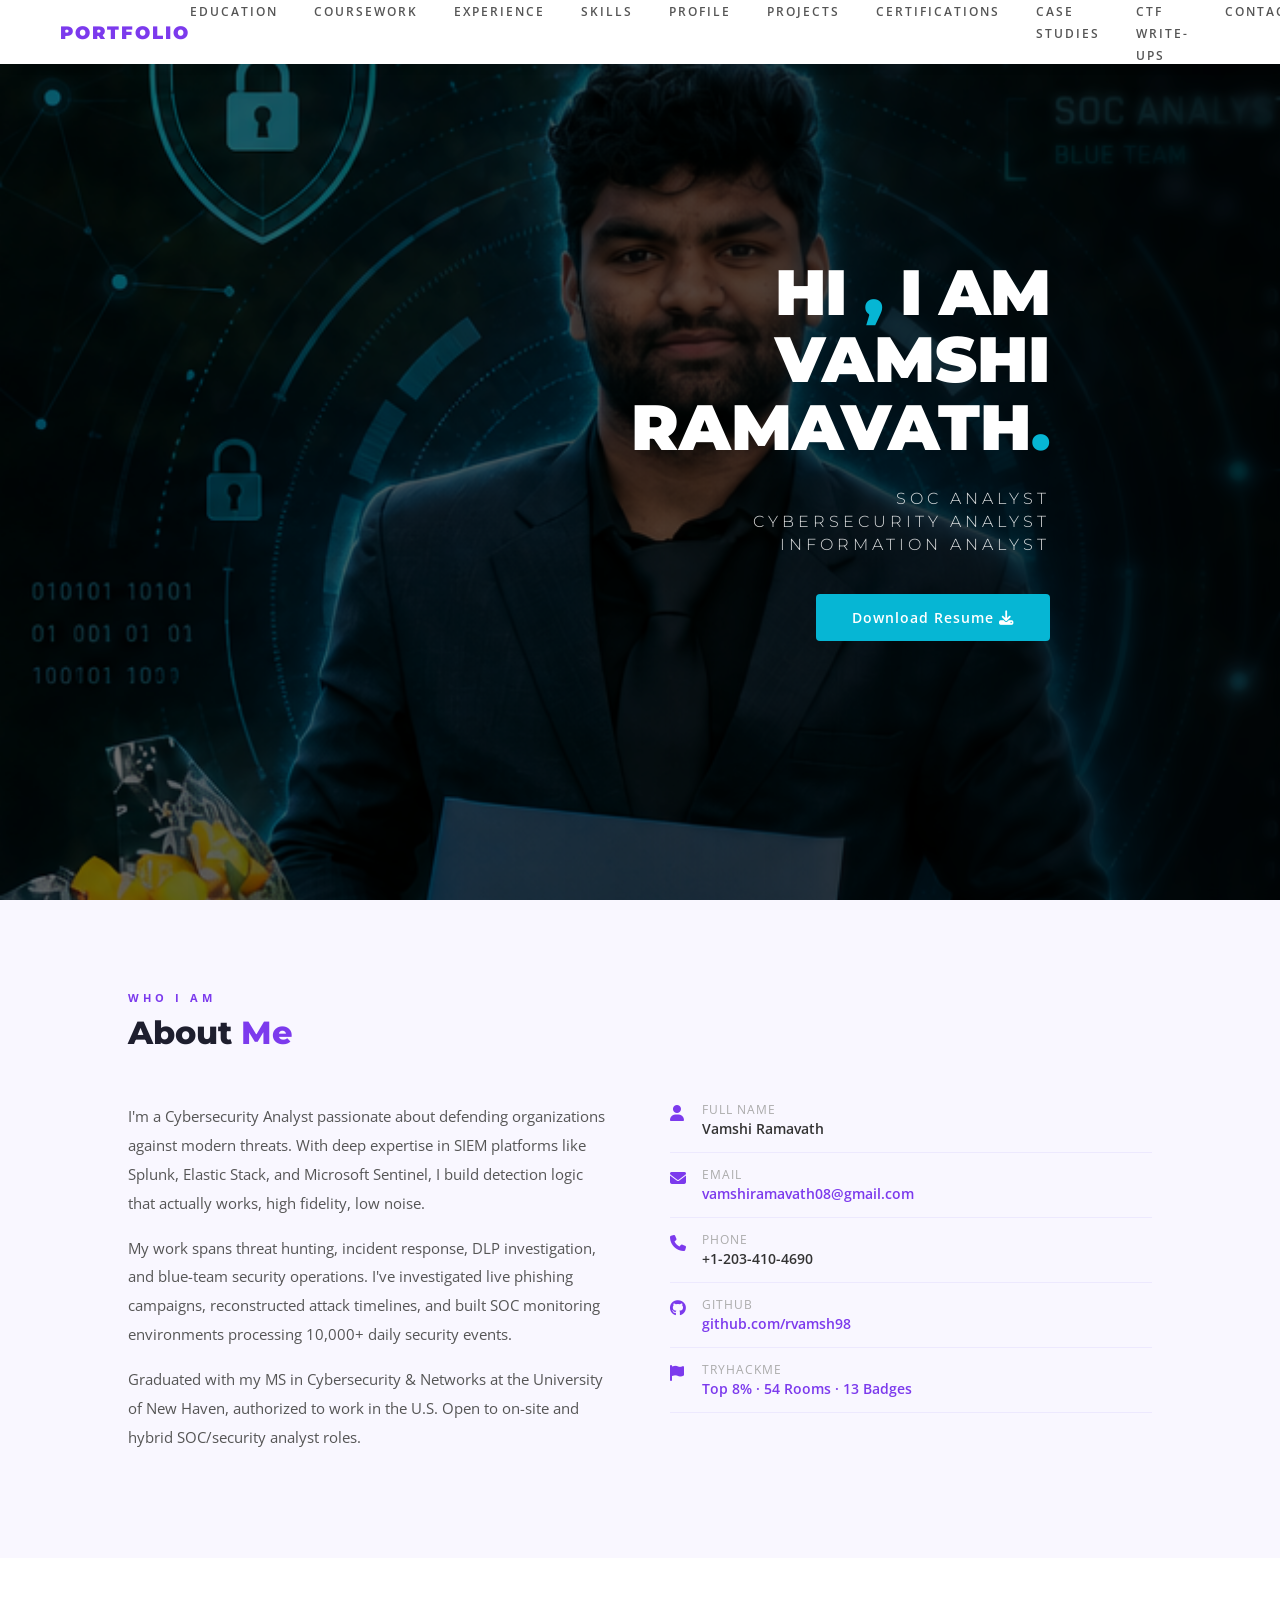
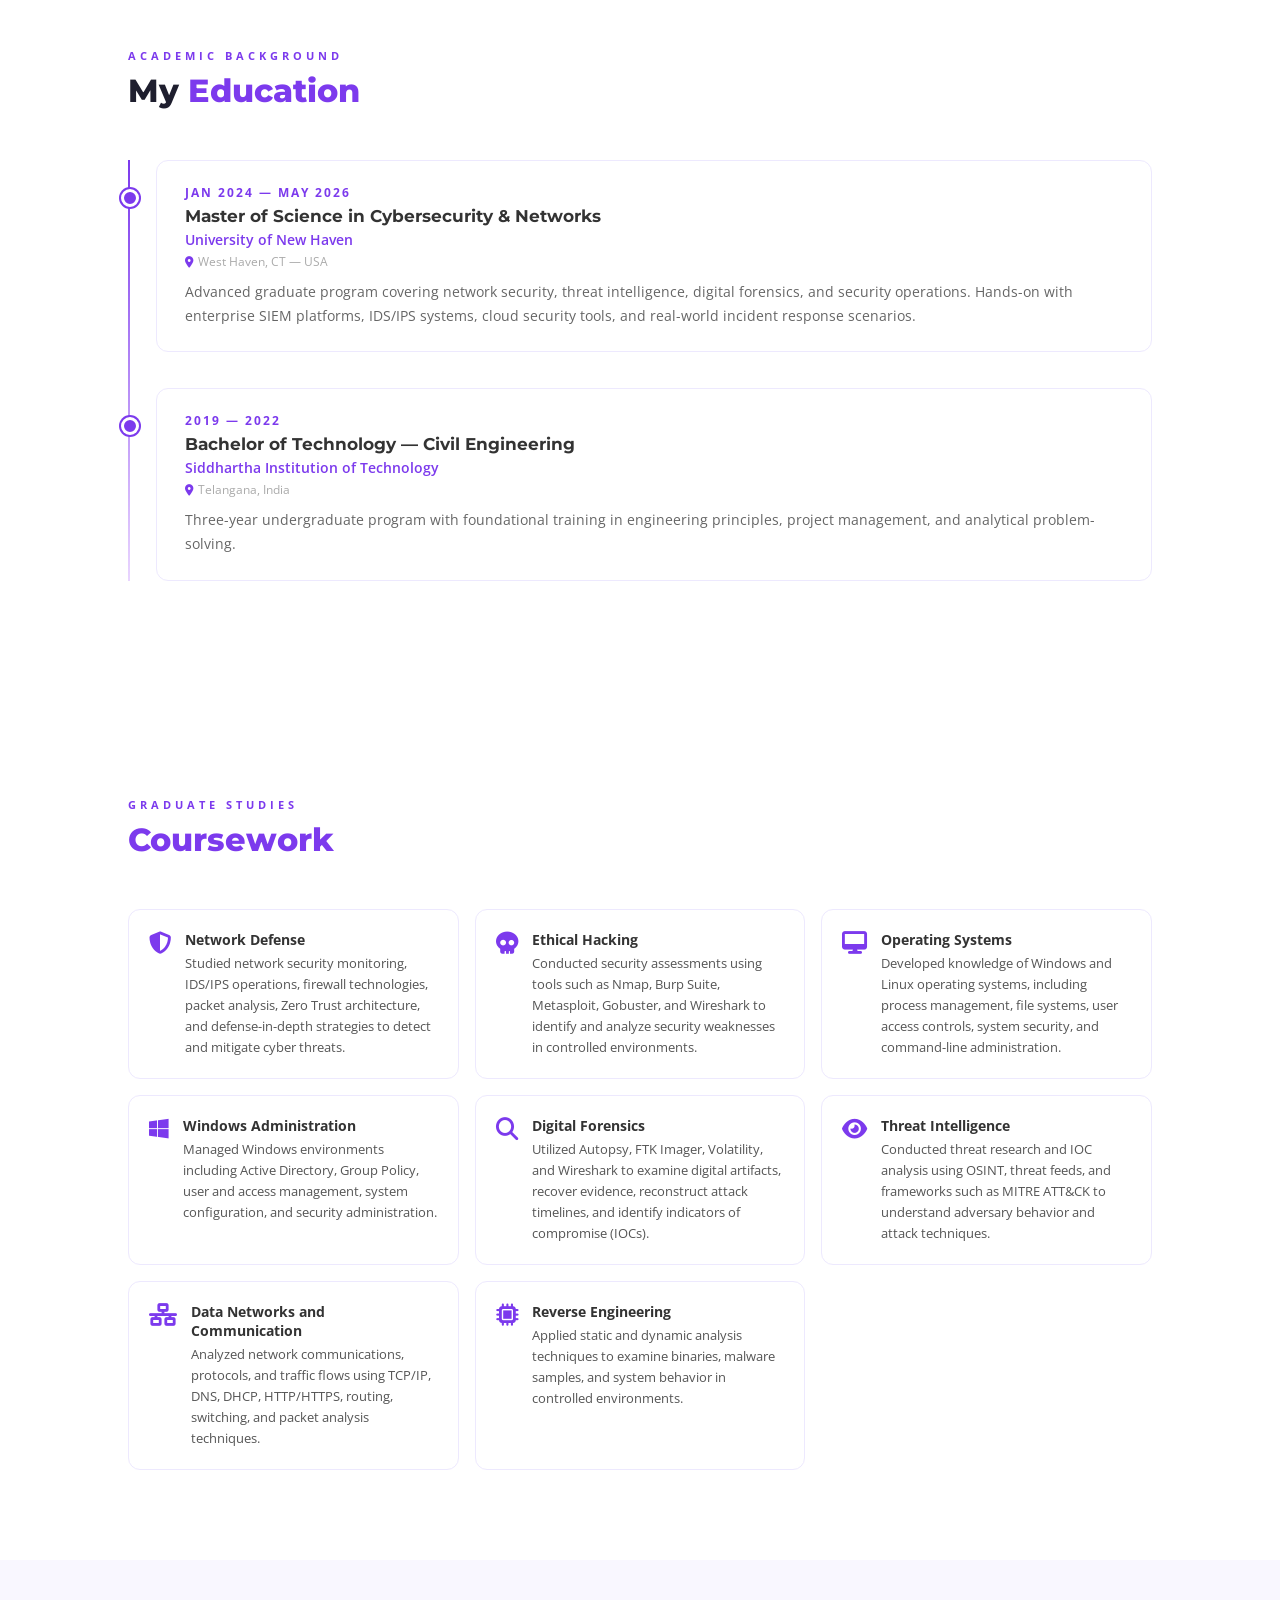
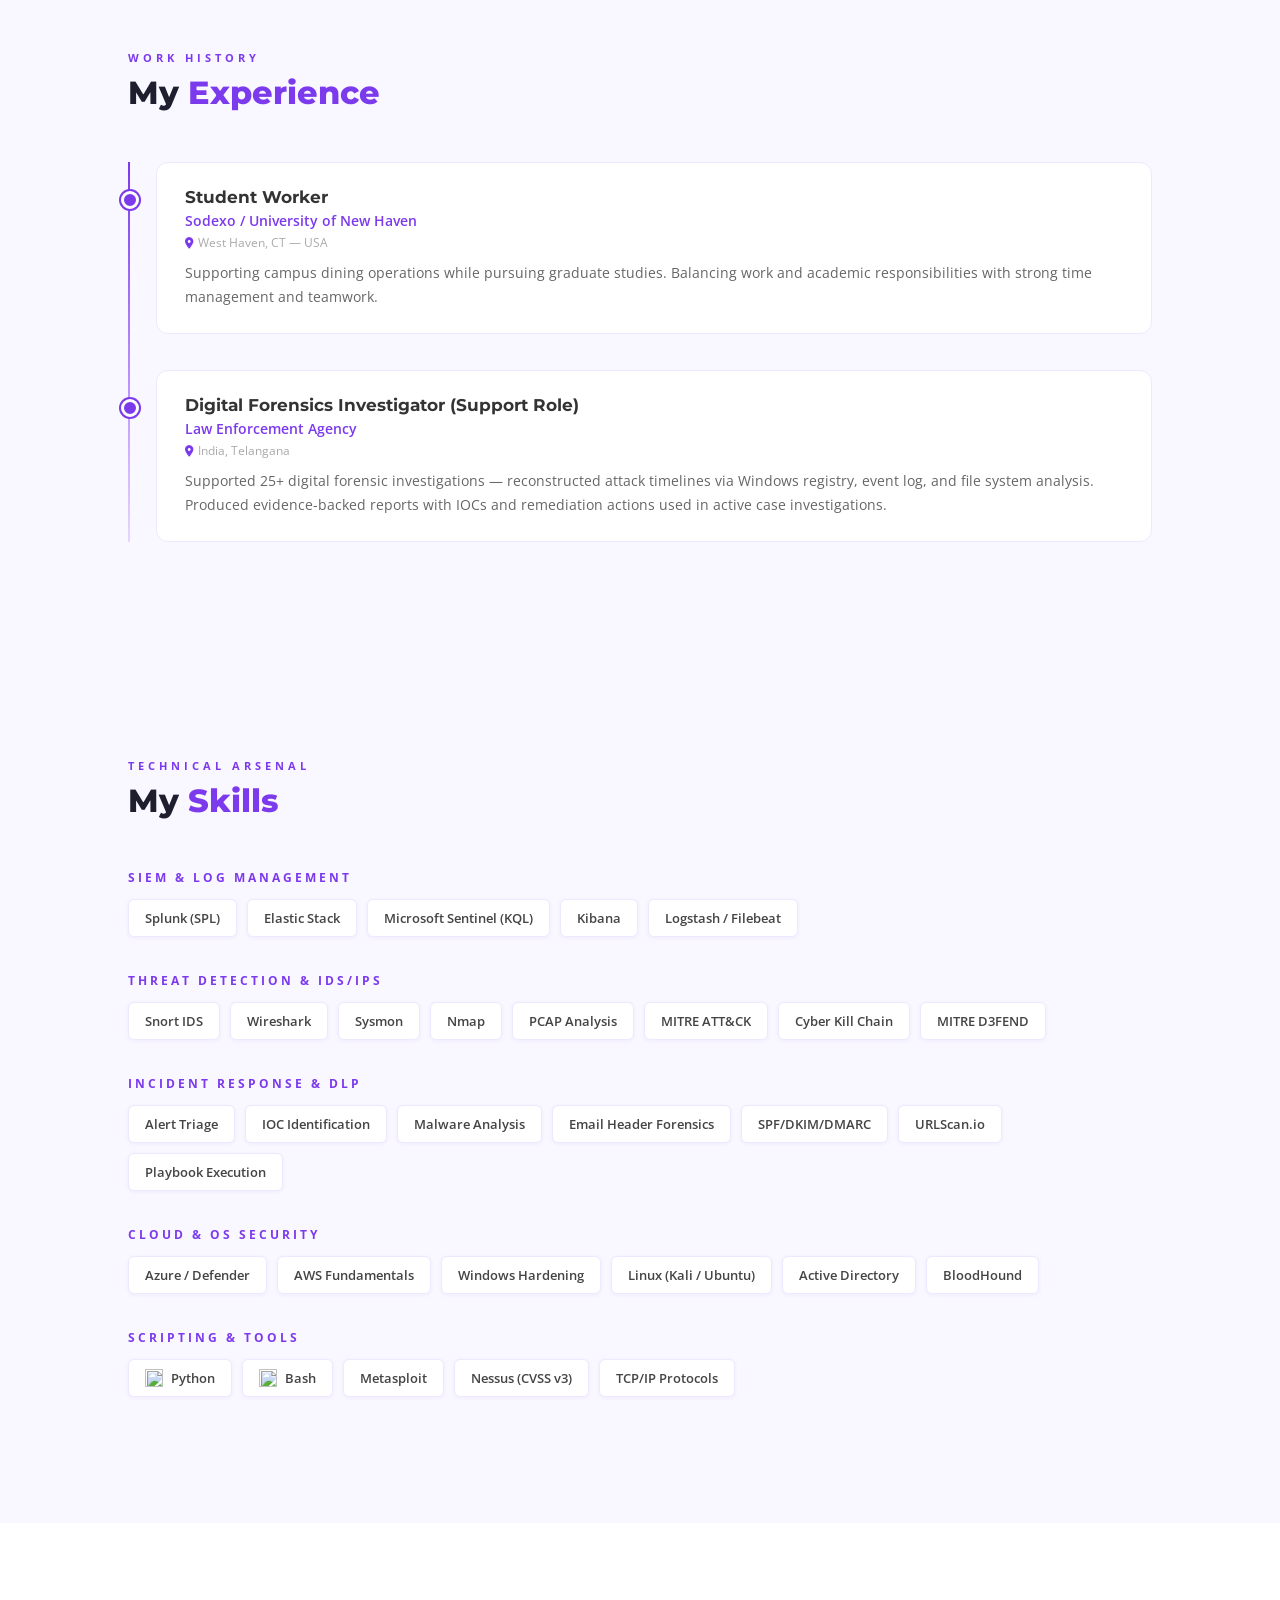
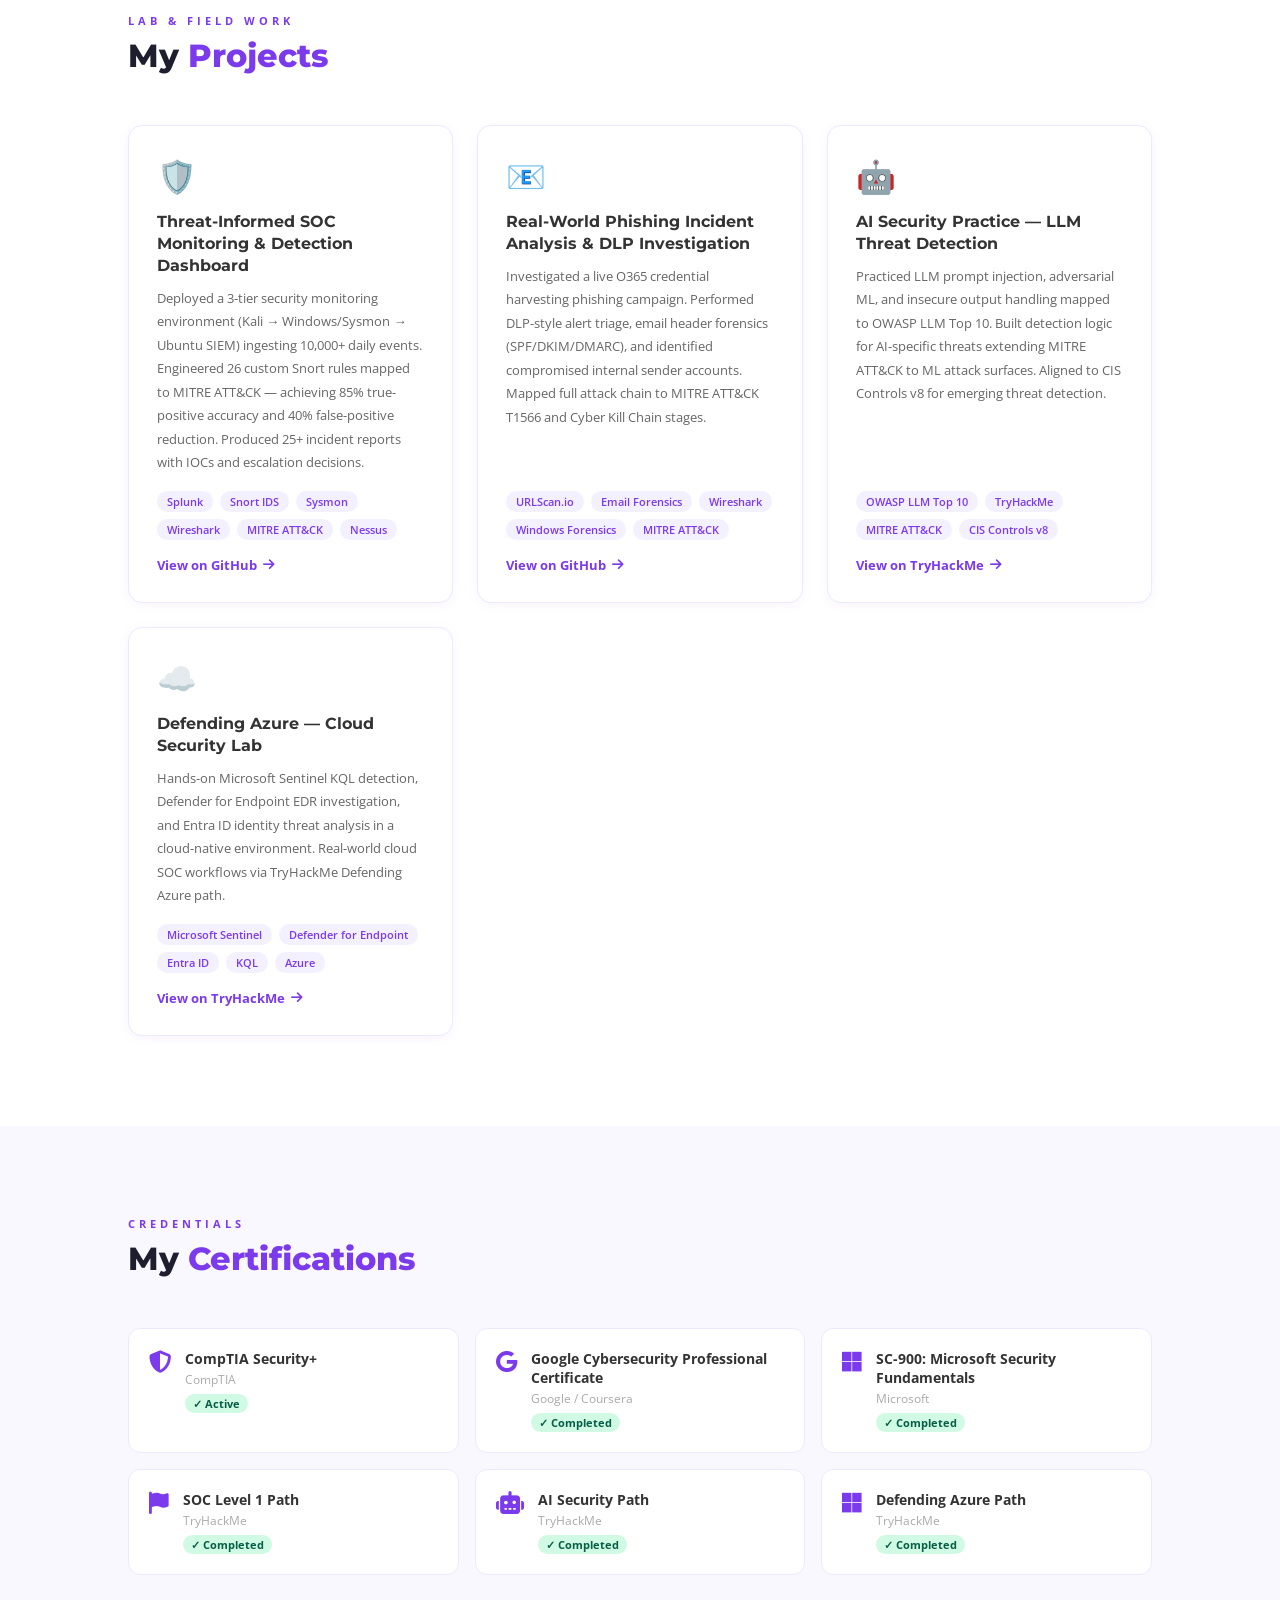
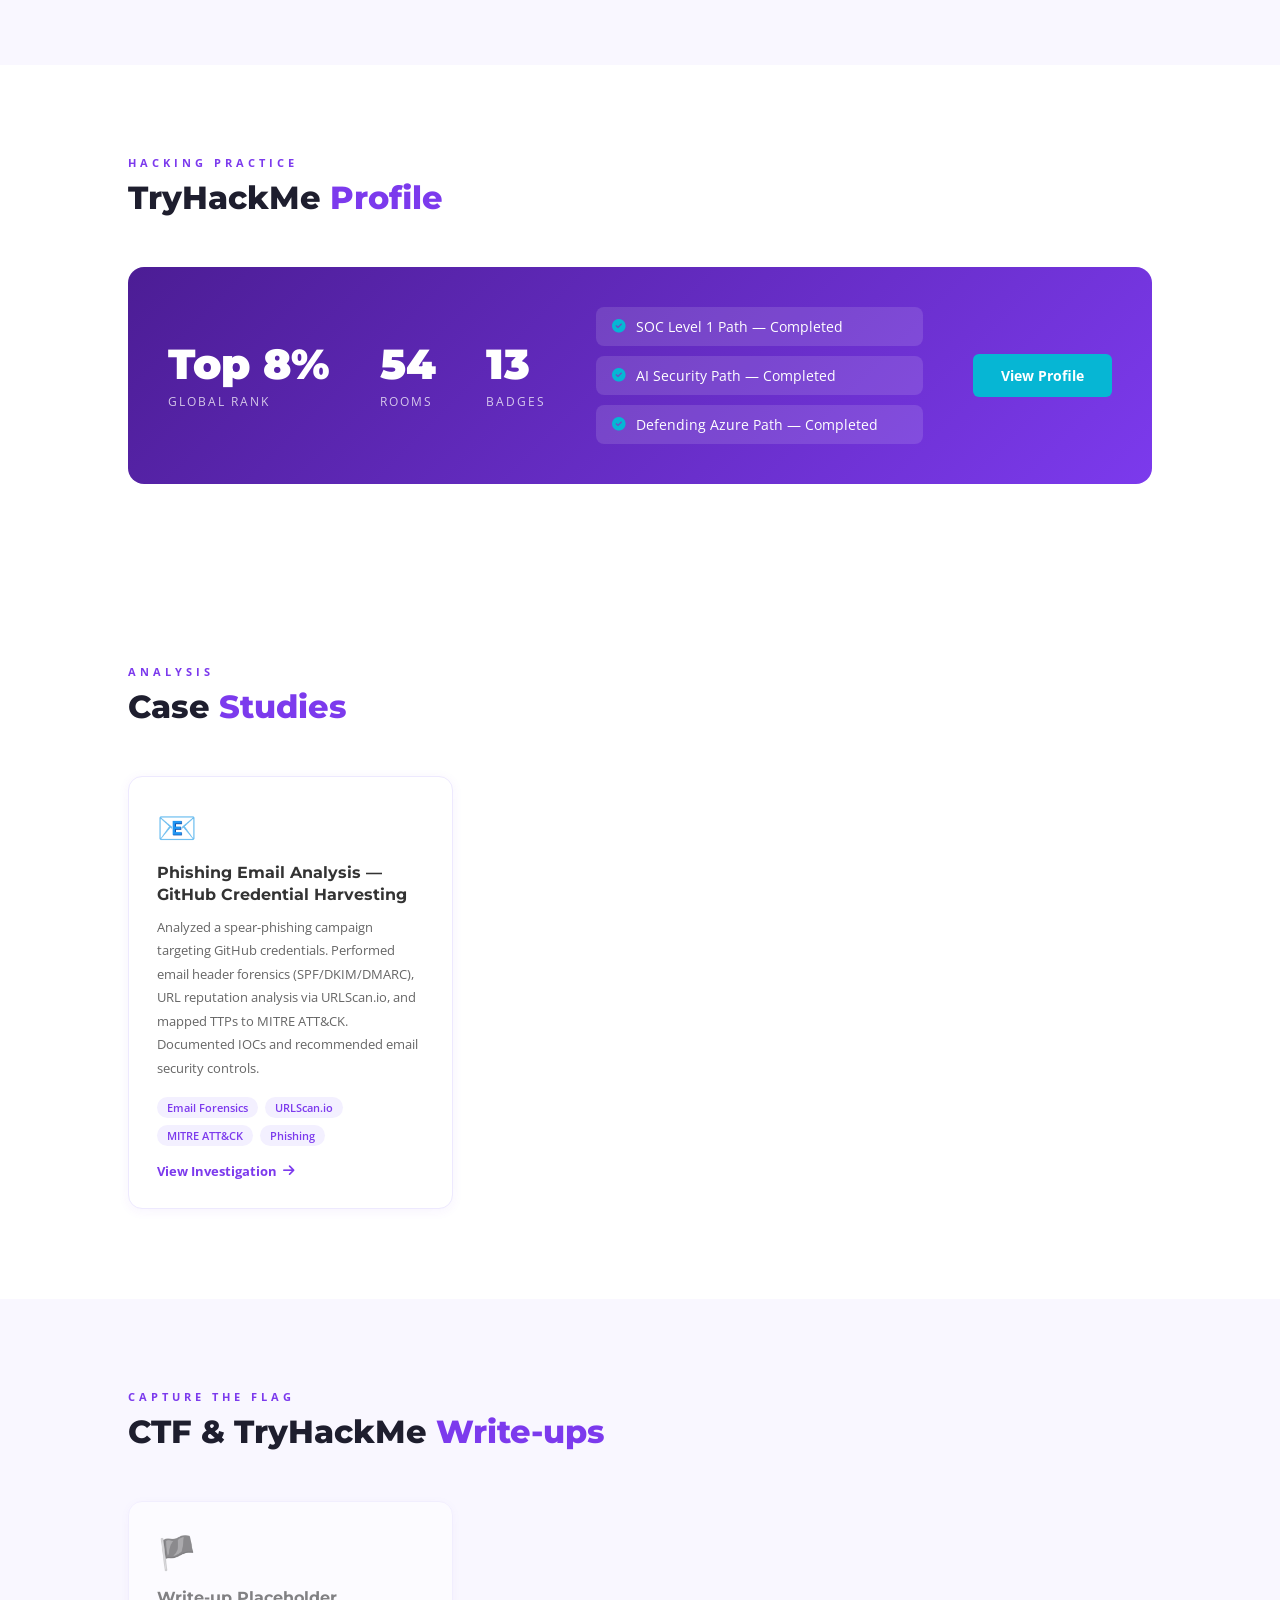
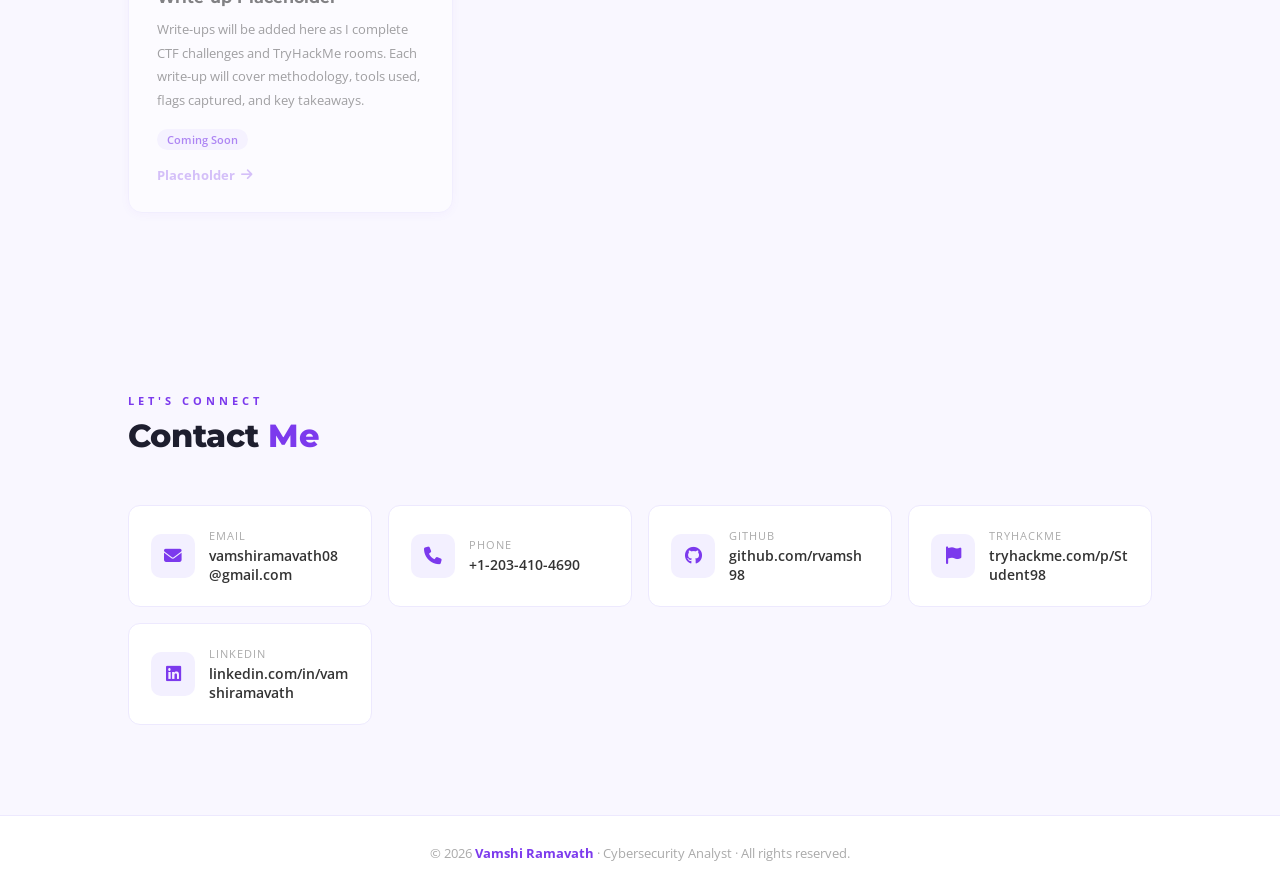
==== index.html @ 20b35153 "fix: typos" ====
<!DOCTYPE html>
<html lang="en">
<head>
  <meta charset="UTF-8"/>
  <meta name="viewport" content="width=device-width, initial-scale=1.0"/>
  <title>Vamshi Ramavath — Portfolio</title>
  <link rel="icon" type="image/x-icon" href="favicon.ico">
  <link href="https://fonts.googleapis.com/css2?family=Montserrat:wght@300;400;600;700;900&family=Open+Sans:wght@300;400;600&display=swap" rel="stylesheet"/>
  <link rel="stylesheet" href="https://cdnjs.cloudflare.com/ajax/libs/font-awesome/6.5.0/css/all.min.css"/>
  <style>
    *{margin:0;padding:0;box-sizing:border-box;}
    html{scroll-behavior:smooth;}
    body{font-family:'Open Sans',sans-serif;background:#fff;color:#333;}

    /* ── NAVBAR ── */
    nav{
      position:fixed;top:0;left:0;right:0;z-index:1000;
      background:#fff;
      display:flex;align-items:center;justify-content:space-between;
      padding:0 60px;height:64px;
      box-shadow:0 2px 10px rgba(0,0,0,0.08);
    }
    .nav-logo{
      font-family:'Montserrat',sans-serif;
      font-weight:900;font-size:1.1rem;letter-spacing:2px;
      color:#7c3aed;text-decoration:none;
    }
    .nav-links{display:flex;gap:36px;list-style:none;}
    .nav-links a{
      text-decoration:none;color:#555;
      font-size:0.75rem;font-weight:600;letter-spacing:2px;
      text-transform:uppercase;transition:color 0.2s;
    }
    .nav-links a:hover{color:#7c3aed;}

    /* ── HERO ── */
    #hero{
      position:relative;height:100vh;min-height:600px;
      display:flex;align-items:center;justify-content:flex-end;
      overflow:hidden;
    }
    /* background layer — user photo or gradient */
    .hero-bg{
      position:absolute;inset:0;
      background:linear-gradient(135deg,#1a0533 0%,#2d1b69 40%,#4c1d95 70%,#6d28d9 100%);
      background-size:cover;background-position:center;
    }
    .hero-bg img{
      width:100%;height:100%;object-fit:cover;display:block;
      position:absolute;inset:0;
      object-position:center 20%;
    }
    .hero-feather-blur{
      position:absolute;right:0;top:0;bottom:0;width:50%;
      backdrop-filter:blur(6px);
      -webkit-backdrop-filter:blur(6px);
      -webkit-mask-image:linear-gradient(to left, #000 0%, transparent 100%);
      mask-image:linear-gradient(to left, #000 0%, transparent 100%);
      pointer-events:none;
    }
    /* purple overlay */
    .hero-overlay{
      position:absolute;inset:0;
      background:linear-gradient(to right, rgba(0,0,0,0.55) 0%, rgba(0,0,0,0.75) 100%);
    }
    /* glass overlay — swap by adding .glass class to .hero-overlay */
    .hero-overlay.glass{background:transparent;}
    .hero-glass-panel{
      position:absolute;right:0;top:0;bottom:0;width:55%;
      background:rgba(255,255,255,0.02);
      backdrop-filter:blur(20px);
      -webkit-backdrop-filter:blur(20px);
      border-left:1px solid rgba(255,255,255,0.04);
      opacity:0;transition:opacity 0.6s ease;
      pointer-events:none;
    }
    .hero-overlay.glass .hero-glass-panel{opacity:1;}
    .hero-cyan-flare{
      position:absolute;right:15%;top:50%;transform:translateY(-50%);
      width:400px;height:400px;
      background:radial-gradient(circle, rgba(6,182,212,0.25) 0%, transparent 70%);
      opacity:0;transition:opacity 0.6s ease;
      pointer-events:none;
    }
    .hero-overlay.glass .hero-cyan-flare{opacity:1;}
    .hero-content{
      position:relative;z-index:2;
      text-align:right;padding-right:10%;max-width:700px;
    }
    .hero-hi{
      font-family:'Montserrat',sans-serif;
      font-size:clamp(2.8rem,5vw,5rem);
      font-weight:900;color:#fff;
      line-height:1.05;letter-spacing:-1px;
    }
    .hero-hi span{color:#06b6d4;}
    .hero-name{
      font-family:'Montserrat',sans-serif;
      font-size:clamp(2.8rem,5vw,5rem);
      font-weight:900;color:#fff;line-height:1.05;
    }
    .hero-dot{color:#06b6d4;}
    .hero-roles{
      margin-top:28px;
      display:flex;flex-direction:column;gap:4px;
      align-items:flex-end;
    }
    .hero-roles span{
      font-family:'Montserrat',sans-serif;
      font-size:clamp(0.75rem,1.3vw,1rem);
      font-weight:300;color:rgba(255,255,255,0.85);
      letter-spacing:4px;text-transform:uppercase;
    }
    .hero-roles span.active-role{color:#fff;font-weight:600;}
    .hero-btn{
      display:inline-block;margin-top:40px;
      background:#06b6d4;color:#fff;
      padding:14px 36px;border-radius:4px;
      text-decoration:none;font-size:0.9rem;font-weight:600;
      letter-spacing:1px;transition:background 0.2s,transform 0.2s;
    }
    .hero-btn:hover{background:#0891b2;transform:translateY(-2px);}

    /* ── SECTIONS ── */
    section{padding:90px 10%;}
    .section-label{
      font-size:0.7rem;letter-spacing:4px;text-transform:uppercase;
      color:#7c3aed;font-weight:700;margin-bottom:8px;
    }
    .section-title{
      font-family:'Montserrat',sans-serif;font-size:2rem;
      font-weight:800;color:#1e1e2e;margin-bottom:50px;
    }
    .section-title span{color:#7c3aed;}

    /* ── ABOUT / PROFILE ── */
    #profile{background:#f9f7ff;}
    .profile-grid{display:grid;grid-template-columns:1fr 1fr;gap:60px;align-items:start;}
    .profile-text p{color:#555;line-height:1.9;margin-bottom:16px;font-size:0.95rem;}
    .profile-info{display:flex;flex-direction:column;gap:14px;}
    .info-row{
      display:flex;align-items:flex-start;gap:14px;
      border-bottom:1px solid #ede9fe;padding-bottom:14px;
    }
    .info-row i{color:#7c3aed;width:18px;margin-top:3px;}
    .info-row .lbl{font-size:0.72rem;color:#aaa;text-transform:uppercase;letter-spacing:1px;margin-bottom:2px;}
    .info-row .val{font-size:0.9rem;color:#333;font-weight:600;}
    .info-row a{color:#7c3aed;text-decoration:none;}

    /* ── EDUCATION ── */
    .timeline{position:relative;padding-left:28px;}
    .timeline::before{content:'';position:absolute;left:0;top:0;bottom:0;width:2px;background:linear-gradient(to bottom,#7c3aed,#e9d5ff);}
    .tl-item{position:relative;margin-bottom:36px;background:#fff;border:1px solid #ede9fe;border-radius:12px;padding:24px 28px;}
    .tl-item::before{content:'';position:absolute;left:-36px;top:28px;width:12px;height:12px;border-radius:50%;background:#7c3aed;border:3px solid #fff;box-shadow:0 0 0 2px #7c3aed;}
    .tl-date{font-size:0.72rem;color:#7c3aed;font-weight:700;letter-spacing:2px;text-transform:uppercase;margin-bottom:6px;}
    .tl-title{font-family:'Montserrat',sans-serif;font-size:1.05rem;font-weight:700;margin-bottom:4px;}
    .tl-org{font-size:0.88rem;color:#7c3aed;font-weight:600;margin-bottom:4px;}
    .tl-loc{font-size:0.78rem;color:#aaa;margin-bottom:10px;}
    .tl-desc{font-size:0.88rem;color:#666;line-height:1.7;}

    /* ── SKILLS ── */
    #skills{background:#f9f7ff;}
    .skills-block{margin-bottom:36px;}
    .skills-cat{font-size:0.72rem;letter-spacing:3px;text-transform:uppercase;color:#7c3aed;font-weight:700;margin-bottom:14px;}
    .skills-row{display:flex;flex-wrap:wrap;gap:10px;}
    .skill-pill{
      background:#fff;border:1.5px solid #ede9fe;border-radius:6px;
      padding:9px 16px;font-size:0.82rem;font-weight:600;color:#444;
      display:flex;align-items:center;gap:8px;transition:all 0.2s;
      box-shadow:0 1px 4px rgba(124,58,237,0.06);
    }
    .skill-pill:hover{border-color:#7c3aed;color:#7c3aed;transform:translateY(-2px);}
    .skill-pill img{width:18px;height:18px;}

    /* ── PROJECTS ── */
    .projects-grid{display:grid;grid-template-columns:repeat(auto-fill,minmax(320px,1fr));gap:24px;}
    .proj-card{
      background:#fff;border:1px solid #ede9fe;border-radius:14px;
      padding:28px;transition:all 0.25s;display:flex;flex-direction:column;
      box-shadow:0 2px 12px rgba(124,58,237,0.06);
    }
    .proj-card:hover{border-color:#7c3aed;transform:translateY(-4px);box-shadow:0 12px 40px rgba(124,58,237,0.15);}
    .proj-icon{font-size:2rem;margin-bottom:14px;}
    .proj-title{font-family:'Montserrat',sans-serif;font-size:0.98rem;font-weight:700;margin-bottom:10px;line-height:1.4;}
    .proj-desc{font-size:0.84rem;color:#666;line-height:1.75;flex:1;margin-bottom:16px;}
    .proj-tags{display:flex;flex-wrap:wrap;gap:7px;margin-bottom:16px;}
    .proj-tag{background:#f3f0ff;color:#7c3aed;font-size:0.7rem;padding:3px 10px;border-radius:50px;font-weight:600;}
    .proj-link{color:#7c3aed;text-decoration:none;font-size:0.82rem;font-weight:700;display:flex;align-items:center;gap:6px;transition:gap 0.2s;}
    .proj-link:hover{gap:10px;}

    /* ── CERTIFICATIONS ── */
    #certifications{background:#f9f7ff;}
    .certs-grid{display:grid;grid-template-columns:repeat(auto-fill,minmax(250px,1fr));gap:16px;}
    .cert-card{
      background:#fff;border:1px solid #ede9fe;border-radius:12px;
      padding:20px;display:flex;align-items:flex-start;gap:14px;transition:all 0.2s;
    }
    .cert-card:hover{border-color:#7c3aed;box-shadow:0 4px 20px rgba(124,58,237,0.12);}
    .cert-card i{font-size:1.4rem;color:#7c3aed;margin-top:2px;}
    .cert-name{font-size:0.88rem;font-weight:700;margin-bottom:3px;}
    .cert-issuer{font-size:0.75rem;color:#aaa;}
    .cert-status{display:inline-block;font-size:0.68rem;padding:2px 8px;border-radius:50px;margin-top:6px;font-weight:700;}
    .s-active{background:#d1fae5;color:#065f46;}
    .s-progress{background:#fef9c3;color:#854d0e;}

    /* ── TRYHACKME ── */
    .thm-wrapper{
      background:linear-gradient(135deg,#4c1d95,#7c3aed);
      border-radius:16px;padding:40px;color:#fff;
      display:flex;gap:50px;align-items:center;flex-wrap:wrap;
    }
    .thm-stat .num{font-family:'Montserrat',sans-serif;font-size:2.6rem;font-weight:900;display:block;}
    .thm-stat .lbl{font-size:0.72rem;letter-spacing:2px;opacity:0.75;text-transform:uppercase;}
    .thm-paths{flex:1;display:flex;flex-direction:column;gap:10px;}
    .thm-path{background:rgba(255,255,255,0.12);border-radius:8px;padding:10px 16px;font-size:0.85rem;display:flex;align-items:center;gap:10px;}
    .thm-path i{color:#06b6d4;}
    .thm-btn{background:#06b6d4;color:#fff;padding:12px 28px;border-radius:6px;text-decoration:none;font-weight:700;font-size:0.85rem;align-self:center;transition:background 0.2s;}
    .thm-btn:hover{background:#0891b2;}

    /* ── CONTACT ── */
    #contact{background:#f9f7ff;}
    .contact-grid{display:grid;grid-template-columns:repeat(auto-fill,minmax(240px,1fr));gap:16px;}
    .contact-card{
      background:#fff;border:1px solid #ede9fe;border-radius:12px;
      padding:22px;display:flex;align-items:center;gap:14px;
      text-decoration:none;color:#333;transition:all 0.2s;
    }
    .contact-card:hover{border-color:#7c3aed;transform:translateY(-3px);box-shadow:0 8px 24px rgba(124,58,237,0.12);}
    .contact-icon{width:44px;height:44px;background:#f3f0ff;border-radius:10px;display:flex;align-items:center;justify-content:center;font-size:1.1rem;color:#7c3aed;flex-shrink:0;}
    .contact-lbl{font-size:0.7rem;color:#aaa;text-transform:uppercase;letter-spacing:1px;margin-bottom:3px;}
    .contact-val{font-size:0.88rem;font-weight:600;overflow-wrap:break-word;}
    .contact-card > div{min-width:0;}

    /* ── FOOTER ── */
    footer{text-align:center;padding:28px;font-size:0.8rem;color:#aaa;background:#fff;border-top:1px solid #ede9fe;}
    footer span{color:#7c3aed;font-weight:700;}

    /* ── ANIMATIONS ── */
    @keyframes gradientShift{
      0%{background-position:0% 50%;}
      50%{background-position:100% 50%;}
      100%{background-position:0% 50%;}
    }
    @keyframes blink{
      50%{opacity:0;}
    }
    @keyframes fadeUp{
      from{opacity:0;transform:translateY(30px);}
      to{opacity:1;transform:translateY(0);}
    }
    @keyframes pulseGlow{
      0%,100%{box-shadow:0 1px 4px rgba(124,58,237,0.06);}
      50%{box-shadow:0 0 20px rgba(124,58,237,0.25);}
    }
    /* gradient shift on hero bg */
    .hero-bg{background-size:200% 200%;background-position:0% 50%;animation:gradientShift 12s ease infinite;}
    /* typing cursor */
    .typing-cursor{animation:blink 0.7s step-end infinite;margin-left:2px;color:#06b6d4;font-weight:300;}
    /* scroll reveal */
    .reveal{opacity:0;transform:translateY(30px);transition:opacity 0.7s ease,transform 0.7s ease;}
    .reveal.visible{opacity:1;transform:translateY(0);}
    .reveal-d1{transition-delay:0.1s;}
    .reveal-d2{transition-delay:0.2s;}
    .reveal-d3{transition-delay:0.3s;}
    .reveal-d4{transition-delay:0.4s;}
    .reveal-d5{transition-delay:0.5s;}
    /* navbar shrink */
    .nav-shrink{height:48px;box-shadow:0 2px 20px rgba(0,0,0,0.12);}
    /* skill pill glow */
    .skill-pill:hover{animation:pulseGlow 1.5s ease-in-out infinite;}
    /* stagger children in grid */
    .projects-grid .proj-card,.certs-grid .cert-card,.contact-grid .contact-card{opacity:0;transform:translateY(30px);transition:opacity 0.6s ease,transform 0.6s ease;}
    .projects-grid.visible .proj-card,.certs-grid.visible .cert-card,.contact-grid.visible .contact-card{opacity:1;transform:translateY(0);}
    .projects-grid .proj-card:nth-child(1){transition-delay:0.05s;}
    .projects-grid .proj-card:nth-child(2){transition-delay:0.15s;}
    .projects-grid .proj-card:nth-child(3){transition-delay:0.25s;}
    .projects-grid .proj-card:nth-child(4){transition-delay:0.35s;}
    .certs-grid .cert-card:nth-child(1){transition-delay:0.05s;}
    .certs-grid .cert-card:nth-child(2){transition-delay:0.15s;}
    .certs-grid .cert-card:nth-child(3){transition-delay:0.25s;}
    .certs-grid .cert-card:nth-child(4){transition-delay:0.35s;}
    .certs-grid .cert-card:nth-child(5){transition-delay:0.45s;}
    .certs-grid .cert-card:nth-child(6){transition-delay:0.55s;}
    .contact-grid .contact-card:nth-child(1){transition-delay:0.05s;}
    .contact-grid .contact-card:nth-child(2){transition-delay:0.15s;}
    .contact-grid .contact-card:nth-child(3){transition-delay:0.25s;}
    .contact-grid .contact-card:nth-child(4){transition-delay:0.35s;}
    .contact-grid .contact-card:nth-child(5){transition-delay:0.45s;}

    /* scrollbar */
    ::-webkit-scrollbar{width:5px;}
    ::-webkit-scrollbar-track{background:#f9f7ff;}
    ::-webkit-scrollbar-thumb{background:#7c3aed;border-radius:3px;}

    .hamburger{
      display:none;flex-direction:column;gap:5px;cursor:pointer;
      background:none;border:none;padding:4px;
    }
    .hamburger span{
      display:block;width:24px;height:2px;background:#555;
      transition:all 0.3s ease;border-radius:2px;
    }
    @media(max-width:768px){
      nav{padding:0 20px;}
      .nav-links{display:none;position:fixed;top:64px;left:0;right:0;background:#fff;flex-direction:column;gap:0;padding:10px 0;box-shadow:0 4px 20px rgba(0,0,0,0.1);z-index:999;}
      .nav-links.open{display:flex;}
      .nav-links li{width:100%;}
      .nav-links a{display:block;padding:14px 24px;font-size:0.8rem;}
      .hamburger{display:flex;}
      section{padding:70px 6%;}
      .profile-grid{grid-template-columns:1fr;}
      #hero{align-items:flex-end;justify-content:flex-end;}
      .hero-content{margin-top:auto;text-align:right;padding:0 5% 10px;max-width:100%;}
      .hero-roles{align-items:flex-end;}
      .thm-wrapper{gap:24px;}
      .hero-feather-blur{right:auto;left:0;bottom:0;top:auto;width:100%;height:50%;-webkit-mask-image:linear-gradient(to top, #000 0%, transparent 100%);mask-image:linear-gradient(to top, #000 0%, transparent 100%);}
      .hero-overlay.glass{background:linear-gradient(to right, rgba(109,40,217,0.55) 0%, rgba(60,0,120,0.75) 100%);}
      .hero-overlay.glass .hero-glass-panel,.hero-overlay.glass .hero-cyan-flare{display:none;}
    }
  </style>
</head>
<body>

<!-- NAVBAR -->
<nav>
  <a href="#hero" class="nav-logo">PORTFOLIO</a>
  <ul class="nav-links" id="navLinks">
    <li><a href="#education">Education</a></li>
    <li><a href="#coursework">Coursework</a></li>
    <li><a href="#experience">Experience</a></li>
    <li><a href="#skills">Skills</a></li>
    <li><a href="#profile">Profile</a></li>
    <li><a href="#projects">Projects</a></li>
    <li><a href="#certifications">Certifications</a></li>
    <li><a href="#case-studies">Case Studies</a></li>
    <li><a href="#writeups">CTF Write-ups</a></li>
    <li><a href="#contact">Contact</a></li>
  </ul>
  <button class="hamburger" id="hamburger" aria-label="Menu">
    <span></span><span></span><span></span>
  </button>
</nav>

<!-- HERO -->
<section id="hero">
  <div class="hero-bg" id="heroBg">
    <picture>
      <source srcset="Image011.png" media="(max-width: 768px)">
      <img src="Image01.png" alt="Vamshi Ramavath"/>
    </picture>
  </div>
  <div class="hero-feather-blur"></div>
  <div class="hero-overlay">
    <div class="hero-glass-panel"></div>
    <div class="hero-cyan-flare"></div>
  </div>

  <div class="hero-content">
    <div class="hero-hi">HI <span>,</span> I AM</div>
    <div class="hero-name">VAMSHI</div>
    <div class="hero-name">RAMAVATH<span class="hero-dot">.</span></div>
    <div class="hero-roles">
      <span>SOC ANALYST</span>
      <span>CYBERSECURITY ANALYST</span>
      <span>INFORMATION ANALYST</span>
    </div>
    <a href="Vamshi_Ramavath_Cybersecurity_Analyst_.pdf" class="hero-btn" download>Download Resume <i class="fas fa-download"></i></a>
  </div>
</section>

<!-- PROFILE / ABOUT -->
<section id="profile" class="reveal">
  <p class="section-label">Who I Am</p>
  <h2 class="section-title">About <span>Me</span></h2>
  <div class="profile-grid">
    <div class="profile-text">
      <p>I'm a Cybersecurity Analyst passionate about defending organizations against modern threats. With deep expertise in SIEM platforms like Splunk, Elastic Stack, and Microsoft Sentinel, I build detection logic that actually works, high fidelity, low noise.</p>
      <p>My work spans threat hunting, incident response, DLP investigation, and blue-team security operations. I've investigated live phishing campaigns, reconstructed attack timelines, and built SOC monitoring environments processing 10,000+ daily security events.</p>
      <p>Graduated with my MS in Cybersecurity & Networks at the University of New Haven, authorized to work in the U.S. Open to on-site and hybrid SOC/security analyst roles.</p>
    </div>
    <div class="profile-info">
      <div class="info-row">
        <i class="fas fa-user"></i>
        <div><div class="lbl">Full Name</div><div class="val">Vamshi Ramavath</div></div>
      </div>
      <div class="info-row">
        <i class="fas fa-envelope"></i>
        <div><div class="lbl">Email</div><div class="val"><a href="mailto:vamshiramavath08@gmail.com">vamshiramavath08@gmail.com</a></div></div>
      </div>
      <div class="info-row">
        <i class="fas fa-phone"></i>
        <div><div class="lbl">Phone</div><div class="val">+1-203-410-4690</div></div>
      </div>

      <div class="info-row">
        <i class="fab fa-github"></i>
        <div><div class="lbl">GitHub</div><div class="val"><a href="https://github.com/rvamsh98/" target="_blank">github.com/rvamsh98</a></div></div>
      </div>
      <div class="info-row">
        <i class="fas fa-flag"></i>
        <div><div class="lbl">TryHackMe</div><div class="val"><a href="https://tryhackme.com/p/Student98" target="_blank">Top 8% · 54 Rooms · 13 Badges</a></div></div>
      </div>

    </div>
  </div>
</section>

<!-- EDUCATION -->
<section id="education" class="reveal">
  <p class="section-label">Academic Background</p>
  <h2 class="section-title">My <span>Education</span></h2>
  <div class="timeline">
    <div class="tl-item reveal">
      <div class="tl-date">Jan 2024 — May 2026</div>
      <div class="tl-title">Master of Science in Cybersecurity & Networks</div>
      <div class="tl-org">University of New Haven</div>
      <div class="tl-loc"><i class="fas fa-map-marker-alt" style="color:#7c3aed;margin-right:5px;font-size:0.7rem"></i>West Haven, CT — USA</div>
      <div class="tl-desc">Advanced graduate program covering network security, threat intelligence, digital forensics, and security operations. Hands-on with enterprise SIEM platforms, IDS/IPS systems, cloud security tools, and real-world incident response scenarios.</div>
    </div>
    <div class="tl-item reveal reveal-d1">
      <div class="tl-date">2019 — 2022</div>
      <div class="tl-title">Bachelor of Technology — Civil Engineering</div>
      <div class="tl-org">Siddhartha Institution of Technology</div>
      <div class="tl-loc"><i class="fas fa-map-marker-alt" style="color:#7c3aed;margin-right:5px;font-size:0.7rem"></i>Telangana, India</div>
      <div class="tl-desc">Three-year undergraduate program with foundational training in engineering principles, project management, and analytical problem-solving.</div>
    </div>
  </div>
</section>

<!-- COURSEWORK -->
<section id="coursework" class="reveal">
  <p class="section-label">Graduate Studies</p>
  <h2 class="section-title"><span>Coursework</span></h2>
  <div class="certs-grid">
    <div class="cert-card">
      <i class="fas fa-shield-halved"></i>
      <div>
        <div class="cert-name">Network Defense</div>
        <div class="cert-issuer" style="font-size:0.82rem;color:#555;line-height:1.6;margin-top:4px;">Studied network security monitoring, IDS/IPS operations, firewall technologies, packet analysis, Zero Trust architecture, and defense-in-depth strategies to detect and mitigate cyber threats.</div>
      </div>
    </div>
    <div class="cert-card">
      <i class="fas fa-skull"></i>
      <div>
        <div class="cert-name">Ethical Hacking</div>
        <div class="cert-issuer" style="font-size:0.82rem;color:#555;line-height:1.6;margin-top:4px;">Conducted security assessments using tools such as Nmap, Burp Suite, Metasploit, Gobuster, and Wireshark to identify and analyze security weaknesses in controlled environments.</div>
      </div>
    </div>
    <div class="cert-card">
      <i class="fas fa-desktop"></i>
      <div>
        <div class="cert-name">Operating Systems</div>
        <div class="cert-issuer" style="font-size:0.82rem;color:#555;line-height:1.6;margin-top:4px;">Developed knowledge of Windows and Linux operating systems, including process management, file systems, user access controls, system security, and command-line administration.</div>
      </div>
    </div>
    <div class="cert-card">
      <i class="fab fa-windows"></i>
      <div>
        <div class="cert-name">Windows Administration</div>
        <div class="cert-issuer" style="font-size:0.82rem;color:#555;line-height:1.6;margin-top:4px;">Managed Windows environments including Active Directory, Group Policy, user and access management, system configuration, and security administration.</div>
      </div>
    </div>
    <div class="cert-card">
      <i class="fas fa-search"></i>
      <div>
        <div class="cert-name">Digital Forensics</div>
        <div class="cert-issuer" style="font-size:0.82rem;color:#555;line-height:1.6;margin-top:4px;">Utilized Autopsy, FTK Imager, Volatility, and Wireshark to examine digital artifacts, recover evidence, reconstruct attack timelines, and identify indicators of compromise (IOCs).</div>
      </div>
    </div>
    <div class="cert-card">
      <i class="fas fa-eye"></i>
      <div>
        <div class="cert-name">Threat Intelligence</div>
        <div class="cert-issuer" style="font-size:0.82rem;color:#555;line-height:1.6;margin-top:4px;">Conducted threat research and IOC analysis using OSINT, threat feeds, and frameworks such as MITRE ATT&CK to understand adversary behavior and attack techniques.</div>
      </div>
    </div>
    <div class="cert-card">
      <i class="fas fa-network-wired"></i>
      <div>
        <div class="cert-name">Data Networks and Communication</div>
        <div class="cert-issuer" style="font-size:0.82rem;color:#555;line-height:1.6;margin-top:4px;">Analyzed network communications, protocols, and traffic flows using TCP/IP, DNS, DHCP, HTTP/HTTPS, routing, switching, and packet analysis techniques.</div>
      </div>
    </div>
    <div class="cert-card">
      <i class="fas fa-microchip"></i>
      <div>
        <div class="cert-name">Reverse Engineering</div>
        <div class="cert-issuer" style="font-size:0.82rem;color:#555;line-height:1.6;margin-top:4px;">Applied static and dynamic analysis techniques to examine binaries, malware samples, and system behavior in controlled environments.</div>
      </div>
    </div>
  </div>
</section>

<!-- EXPERIENCE -->
<section id="experience" class="reveal" style="background:#f9f7ff;">
  <p class="section-label">Work History</p>
  <h2 class="section-title">My <span>Experience</span></h2>
  <div class="timeline">
    <div class="tl-item reveal reveal-d1">
      <div class="tl-title">Student Worker</div>
      <div class="tl-org">Sodexo / University of New Haven</div>
      <div class="tl-loc"><i class="fas fa-map-marker-alt" style="color:#7c3aed;margin-right:5px;font-size:0.7rem"></i>West Haven, CT — USA</div>
      <div class="tl-desc">Supporting campus dining operations while pursuing graduate studies. Balancing work and academic responsibilities with strong time management and teamwork.</div>
    </div>
    <div class="tl-item reveal reveal-d2">
      <div class="tl-title">Digital Forensics Investigator (Support Role)</div>
      <div class="tl-org">Law Enforcement Agency</div>
      <div class="tl-loc"><i class="fas fa-map-marker-alt" style="color:#7c3aed;margin-right:5px;font-size:0.7rem"></i>India, Telangana</div>
      <div class="tl-desc">Supported 25+ digital forensic investigations — reconstructed attack timelines via Windows registry, event log, and file system analysis. Produced evidence-backed reports with IOCs and remediation actions used in active case investigations.</div>
    </div>
  </div>
</section>

<!-- SKILLS -->
<section id="skills" class="reveal">
  <p class="section-label">Technical Arsenal</p>
  <h2 class="section-title">My <span>Skills</span></h2>

  <div class="skills-block">
    <div class="skills-cat">SIEM & Log Management</div>
    <div class="skills-row">
      <div class="skill-pill">Splunk (SPL)</div>
      <div class="skill-pill">Elastic Stack</div>
      <div class="skill-pill">Microsoft Sentinel (KQL)</div>
      <div class="skill-pill">Kibana</div>
      <div class="skill-pill">Logstash / Filebeat</div>
    </div>
  </div>

  <div class="skills-block">
    <div class="skills-cat">Threat Detection & IDS/IPS</div>
    <div class="skills-row">
      <div class="skill-pill">Snort IDS</div>
      <div class="skill-pill">Wireshark</div>
      <div class="skill-pill">Sysmon</div>
      <div class="skill-pill">Nmap</div>
      <div class="skill-pill">PCAP Analysis</div>
      <div class="skill-pill">MITRE ATT&CK</div>
      <div class="skill-pill">Cyber Kill Chain</div>
      <div class="skill-pill">MITRE D3FEND</div>
    </div>
  </div>

  <div class="skills-block">
    <div class="skills-cat">Incident Response & DLP</div>
    <div class="skills-row">
      <div class="skill-pill">Alert Triage</div>
      <div class="skill-pill">IOC Identification</div>
      <div class="skill-pill">Malware Analysis</div>
      <div class="skill-pill">Email Header Forensics</div>
      <div class="skill-pill">SPF/DKIM/DMARC</div>
      <div class="skill-pill">URLScan.io</div>
      <div class="skill-pill">Playbook Execution</div>
    </div>
  </div>

  <div class="skills-block">
    <div class="skills-cat">Cloud & OS Security</div>
    <div class="skills-row">
      <div class="skill-pill">Azure / Defender</div>
      <div class="skill-pill">AWS Fundamentals</div>
      <div class="skill-pill">Windows Hardening</div>
      <div class="skill-pill">Linux (Kali / Ubuntu)</div>
      <div class="skill-pill">Active Directory</div>
      <div class="skill-pill">BloodHound</div>
    </div>
  </div>

  <div class="skills-block">
    <div class="skills-cat">Scripting & Tools</div>
    <div class="skills-row">
      <div class="skill-pill"><img src="https://cdn.jsdelivr.net/gh/devicons/devicon@latest/icons/python/python-original.svg" alt="">Python</div>
      <div class="skill-pill"><img src="https://cdn.jsdelivr.net/gh/devicons/devicon@latest/icons/bash/bash-original.svg" alt="">Bash</div>
      <div class="skill-pill">Metasploit</div>
      <div class="skill-pill">Nessus (CVSS v3)</div>
      <div class="skill-pill">TCP/IP Protocols</div>
    </div>
  </div>
</section>

<!-- PROJECTS -->
<section id="projects" class="reveal">
  <p class="section-label">Lab & Field Work</p>
  <h2 class="section-title">My <span>Projects</span></h2>
  <div class="projects-grid">

    <div class="proj-card">
      <div class="proj-icon">🛡️</div>
      <div class="proj-title">Threat-Informed SOC Monitoring & Detection Dashboard</div>
      <div class="proj-desc">Deployed a 3-tier security monitoring environment (Kali → Windows/Sysmon → Ubuntu SIEM) ingesting 10,000+ daily events. Engineered 26 custom Snort rules mapped to MITRE ATT&CK — achieving 85% true-positive accuracy and 40% false-positive reduction. Produced 25+ incident reports with IOCs and escalation decisions.</div>
      <div class="proj-tags">
        <span class="proj-tag">Splunk</span><span class="proj-tag">Snort IDS</span><span class="proj-tag">Sysmon</span><span class="proj-tag">Wireshark</span><span class="proj-tag">MITRE ATT&CK</span><span class="proj-tag">Nessus</span>
      </div>
      <a href="https://github.com/rvamsh98/" target="_blank" class="proj-link">View on GitHub <i class="fas fa-arrow-right"></i></a>
    </div>

    <div class="proj-card">
      <div class="proj-icon">📧</div>
      <div class="proj-title">Real-World Phishing Incident Analysis & DLP Investigation</div>
      <div class="proj-desc">Investigated a live O365 credential harvesting phishing campaign. Performed DLP-style alert triage, email header forensics (SPF/DKIM/DMARC), and identified compromised internal sender accounts. Mapped full attack chain to MITRE ATT&CK T1566 and Cyber Kill Chain stages.</div>
      <div class="proj-tags">
        <span class="proj-tag">URLScan.io</span><span class="proj-tag">Email Forensics</span><span class="proj-tag">Wireshark</span><span class="proj-tag">Windows Forensics</span><span class="proj-tag">MITRE ATT&CK</span>
      </div>
      <a href="https://github.com/rvamsh98/" target="_blank" class="proj-link">View on GitHub <i class="fas fa-arrow-right"></i></a>
    </div>

    <div class="proj-card">
      <div class="proj-icon">🤖</div>
      <div class="proj-title">AI Security Practice — LLM Threat Detection</div>
      <div class="proj-desc">Practiced LLM prompt injection, adversarial ML, and insecure output handling mapped to OWASP LLM Top 10. Built detection logic for AI-specific threats extending MITRE ATT&CK to ML attack surfaces. Aligned to CIS Controls v8 for emerging threat detection.</div>
      <div class="proj-tags">
        <span class="proj-tag">OWASP LLM Top 10</span><span class="proj-tag">TryHackMe</span><span class="proj-tag">MITRE ATT&CK</span><span class="proj-tag">CIS Controls v8</span>
      </div>
      <a href="https://tryhackme.com/p/Student98" target="_blank" class="proj-link">View on TryHackMe <i class="fas fa-arrow-right"></i></a>
    </div>

    <div class="proj-card">
      <div class="proj-icon">☁️</div>
      <div class="proj-title">Defending Azure — Cloud Security Lab</div>
      <div class="proj-desc">Hands-on Microsoft Sentinel KQL detection, Defender for Endpoint EDR investigation, and Entra ID identity threat analysis in a cloud-native environment. Real-world cloud SOC workflows via TryHackMe Defending Azure path.</div>
      <div class="proj-tags">
        <span class="proj-tag">Microsoft Sentinel</span><span class="proj-tag">Defender for Endpoint</span><span class="proj-tag">Entra ID</span><span class="proj-tag">KQL</span><span class="proj-tag">Azure</span>
      </div>
      <a href="https://tryhackme.com/p/Student98" target="_blank" class="proj-link">View on TryHackMe <i class="fas fa-arrow-right"></i></a>
    </div>

  </div>
</section>

<!-- CERTIFICATIONS -->
<section id="certifications" class="reveal">
  <p class="section-label">Credentials</p>
  <h2 class="section-title">My <span>Certifications</span></h2>
  <div class="certs-grid">
    <div class="cert-card"><i class="fas fa-shield-halved"></i><div><div class="cert-name">CompTIA Security+</div><div class="cert-issuer">CompTIA</div><span class="cert-status s-active">✓ Active</span></div></div>
    <div class="cert-card"><i class="fab fa-google"></i><div><div class="cert-name">Google Cybersecurity Professional Certificate</div><div class="cert-issuer">Google / Coursera</div><span class="cert-status s-active">✓ Completed</span></div></div>
    <div class="cert-card"><i class="fab fa-microsoft"></i><div><div class="cert-name">SC-900: Microsoft Security Fundamentals</div><div class="cert-issuer">Microsoft</div><span class="cert-status s-active">✓ Completed</span></div></div>
    <div class="cert-card"><i class="fas fa-flag"></i><div><div class="cert-name">SOC Level 1 Path</div><div class="cert-issuer">TryHackMe</div><span class="cert-status s-active">✓ Completed</span></div></div>
    <div class="cert-card"><i class="fas fa-robot"></i><div><div class="cert-name">AI Security Path</div><div class="cert-issuer">TryHackMe</div><span class="cert-status s-active">✓ Completed</span></div></div>
    <div class="cert-card"><i class="fab fa-microsoft"></i><div><div class="cert-name">Defending Azure Path</div><div class="cert-issuer">TryHackMe</div><span class="cert-status s-active">✓ Completed</span></div></div>
  </div>
</section>

<!-- TRYHACKME -->
<section id="tryhackme" class="reveal">
  <p class="section-label">Hacking Practice</p>
  <h2 class="section-title">TryHackMe <span>Profile</span></h2>
  <div class="thm-wrapper">
    <div class="thm-stat"><span class="num">Top 8%</span><span class="lbl">Global Rank</span></div>
    <div class="thm-stat"><span class="num">54</span><span class="lbl">Rooms</span></div>
    <div class="thm-stat"><span class="num">13</span><span class="lbl">Badges</span></div>
    <div class="thm-paths">
      <div class="thm-path"><i class="fas fa-check-circle"></i> SOC Level 1 Path — Completed</div>
      <div class="thm-path"><i class="fas fa-check-circle"></i> AI Security Path — Completed</div>
      <div class="thm-path"><i class="fas fa-check-circle"></i> Defending Azure Path — Completed</div>
    </div>
    <a href="https://tryhackme.com/p/Student98" target="_blank" class="thm-btn">View Profile</a>
  </div>
</section>

<!-- CASE STUDIES -->
<section id="case-studies" class="reveal">
  <p class="section-label">Analysis</p>
  <h2 class="section-title">Case <span>Studies</span></h2>
  <div class="projects-grid">
    <div class="proj-card">
      <div class="proj-icon">📧</div>
      <div class="proj-title">Phishing Email Analysis — GitHub Credential Harvesting</div>
      <div class="proj-desc">Analyzed a spear-phishing campaign targeting GitHub credentials. Performed email header forensics (SPF/DKIM/DMARC), URL reputation analysis via URLScan.io, and mapped TTPs to MITRE ATT&CK. Documented IOCs and recommended email security controls.</div>
      <div class="proj-tags">
        <span class="proj-tag">Email Forensics</span><span class="proj-tag">URLScan.io</span><span class="proj-tag">MITRE ATT&CK</span>        <span class="proj-tag">Phishing</span>
      </div>
      <a href="https://github.com/rvamsh98/phishing-email-investigation" target="_blank" class="proj-link">View Investigation <i class="fas fa-arrow-right"></i></a>
    </div>
  </div>
</section>

<!-- CTF WRITE-UPS -->
<section id="writeups" class="reveal" style="background:#f9f7ff;">
  <p class="section-label">Capture The Flag</p>
  <h2 class="section-title">CTF & TryHackMe <span>Write-ups</span></h2>
  <div class="projects-grid">
    <div class="proj-card" style="opacity:0.6;">
      <div class="proj-icon">🏴</div>
      <div class="proj-title">Write-up Placeholder</div>
      <div class="proj-desc">Write-ups will be added here as I complete CTF challenges and TryHackMe rooms. Each write-up will cover methodology, tools used, flags captured, and key takeaways.</div>
      <div class="proj-tags">
        <span class="proj-tag">Coming Soon</span>
      </div>
      <a href="#" class="proj-link" style="opacity:0.5;pointer-events:none;">Placeholder <i class="fas fa-arrow-right"></i></a>
    </div>
  </div>
</section>

<!-- CONTACT -->
<section id="contact" class="reveal">
  <p class="section-label">Let's Connect</p>
  <h2 class="section-title">Contact <span>Me</span></h2>
  <div class="contact-grid">
    <a href="mailto:vamshiramavath08@gmail.com" class="contact-card">
      <div class="contact-icon"><i class="fas fa-envelope"></i></div>
      <div><div class="contact-lbl">Email</div><div class="contact-val">vamshiramavath08@gmail.com</div></div>
    </a>
    <a href="tel:+12034104690" class="contact-card">
      <div class="contact-icon"><i class="fas fa-phone"></i></div>
      <div><div class="contact-lbl">Phone</div><div class="contact-val">+1-203-410-4690</div></div>
    </a>
    <a href="https://github.com/rvamsh98/" target="_blank" class="contact-card">
      <div class="contact-icon"><i class="fab fa-github"></i></div>
      <div><div class="contact-lbl">GitHub</div><div class="contact-val">github.com/rvamsh98</div></div>
    </a>
    <a href="https://tryhackme.com/p/Student98" target="_blank" class="contact-card">
      <div class="contact-icon"><i class="fas fa-flag"></i></div>
      <div><div class="contact-lbl">TryHackMe</div><div class="contact-val">tryhackme.com/p/Student98</div></div>
    </a>
    <a href="https://www.linkedin.com/in/vamshiramavath/" target="_blank" class="contact-card">
      <div class="contact-icon"><i class="fab fa-linkedin"></i></div>
      <div><div class="contact-lbl">LinkedIn</div><div class="contact-val">linkedin.com/in/vamshiramavath</div></div>
    </a>
  </div>
</section>

<footer>
  <p>© 2026 <span>Vamshi Ramavath</span> · Cybersecurity Analyst · All rights reserved.</p>
</footer>

<script>
  const sections = document.querySelectorAll('section[id]');
  const navAs = document.querySelectorAll('.nav-links a');
  const nav = document.querySelector('nav');

  const observer = new IntersectionObserver(entries => {
    entries.forEach(e => {
      if (e.isIntersecting) {
        e.target.classList.add('visible');
        const grids = e.target.querySelectorAll('.projects-grid, .certs-grid, .contact-grid');
        grids.forEach(g => g.classList.add('visible'));
      }
    });
  }, { threshold: 0.15 });

  document.querySelectorAll('.reveal').forEach(el => observer.observe(el));

  const hamburger = document.getElementById('hamburger');
  const navLinks = document.getElementById('navLinks');
  hamburger.addEventListener('click', () => {
    navLinks.classList.toggle('open');
    document.body.style.overflow = navLinks.classList.contains('open') ? 'hidden' : '';
  });
  navLinks.querySelectorAll('a').forEach(a => a.addEventListener('click', () => navLinks.classList.remove('open')));

  window.addEventListener('scroll', () => {
    let cur = '';
    sections.forEach(s => { if (window.scrollY >= s.offsetTop - 80) cur = s.id; });
    navAs.forEach(a => a.style.color = a.getAttribute('href') === '#'+cur ? '#7c3aed' : '');
    nav.classList.toggle('nav-shrink', window.scrollY > 100);
  });
</script>
</body>
</html>
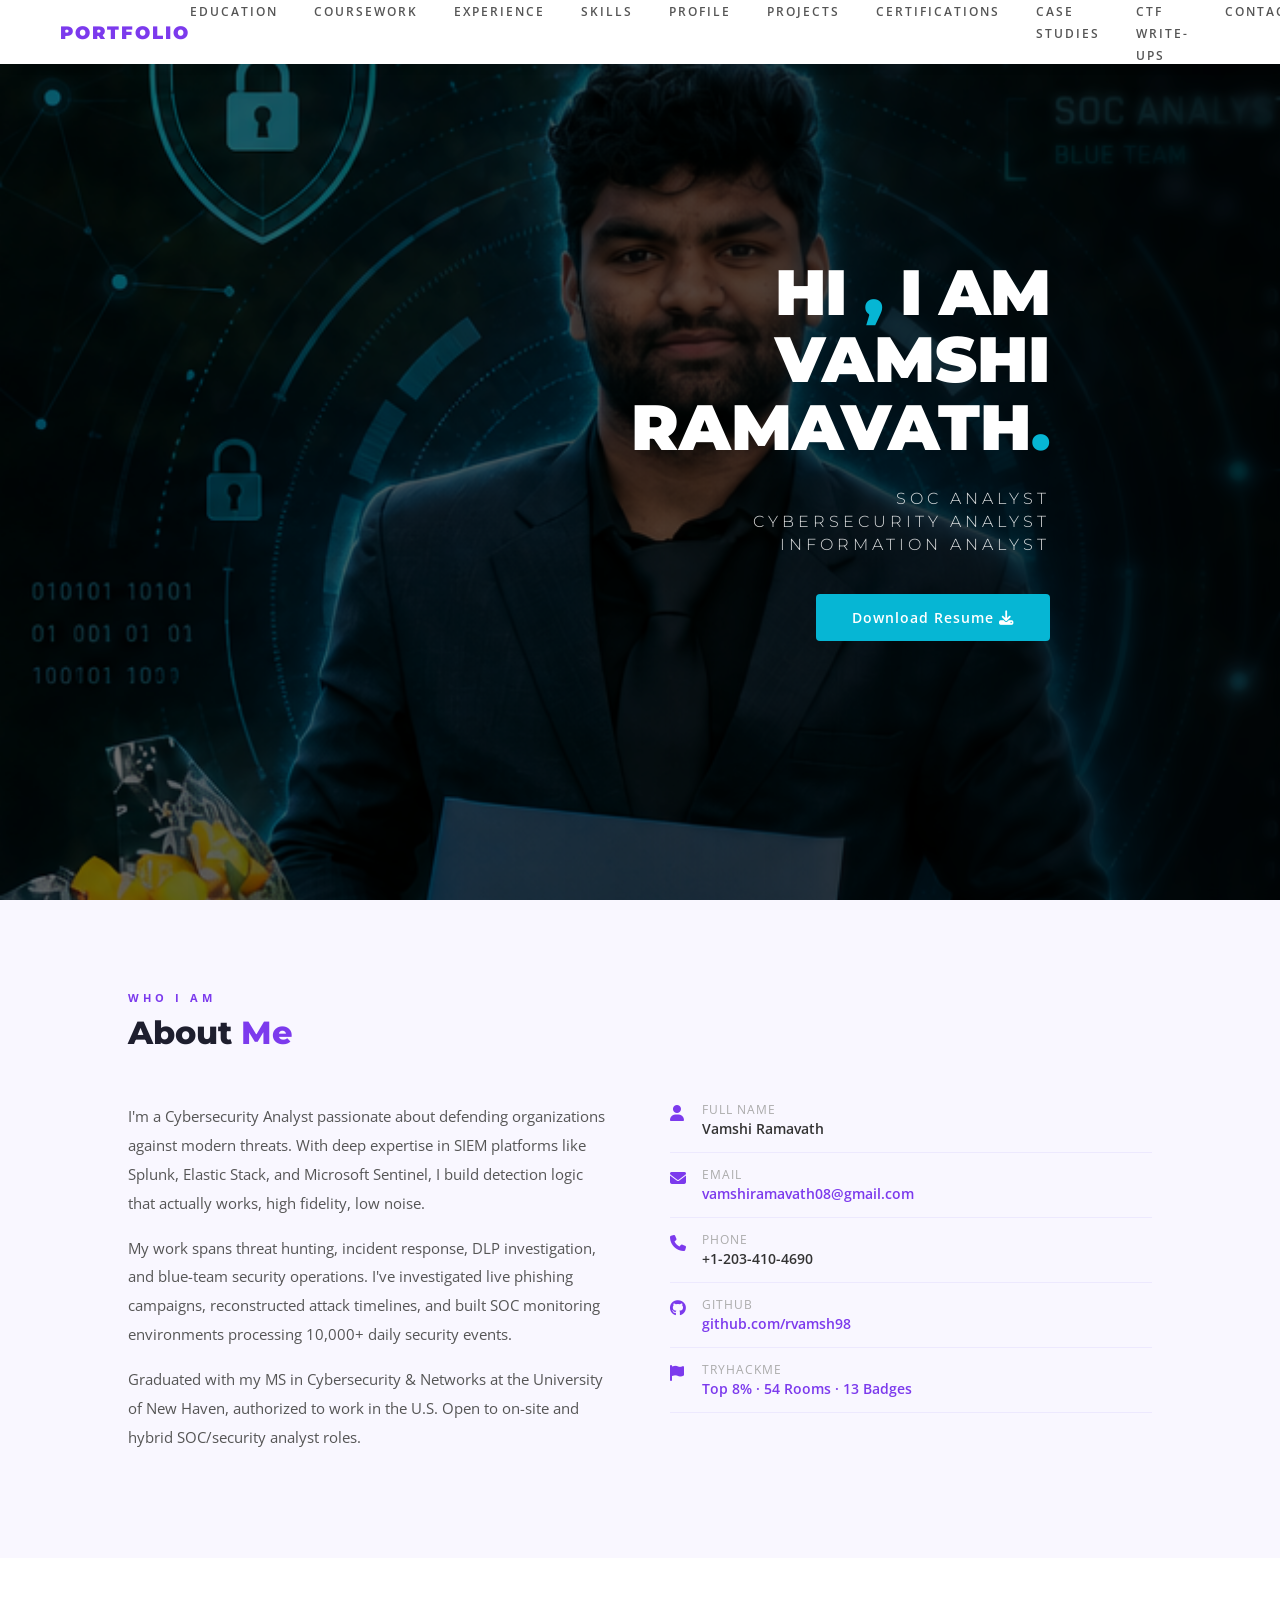
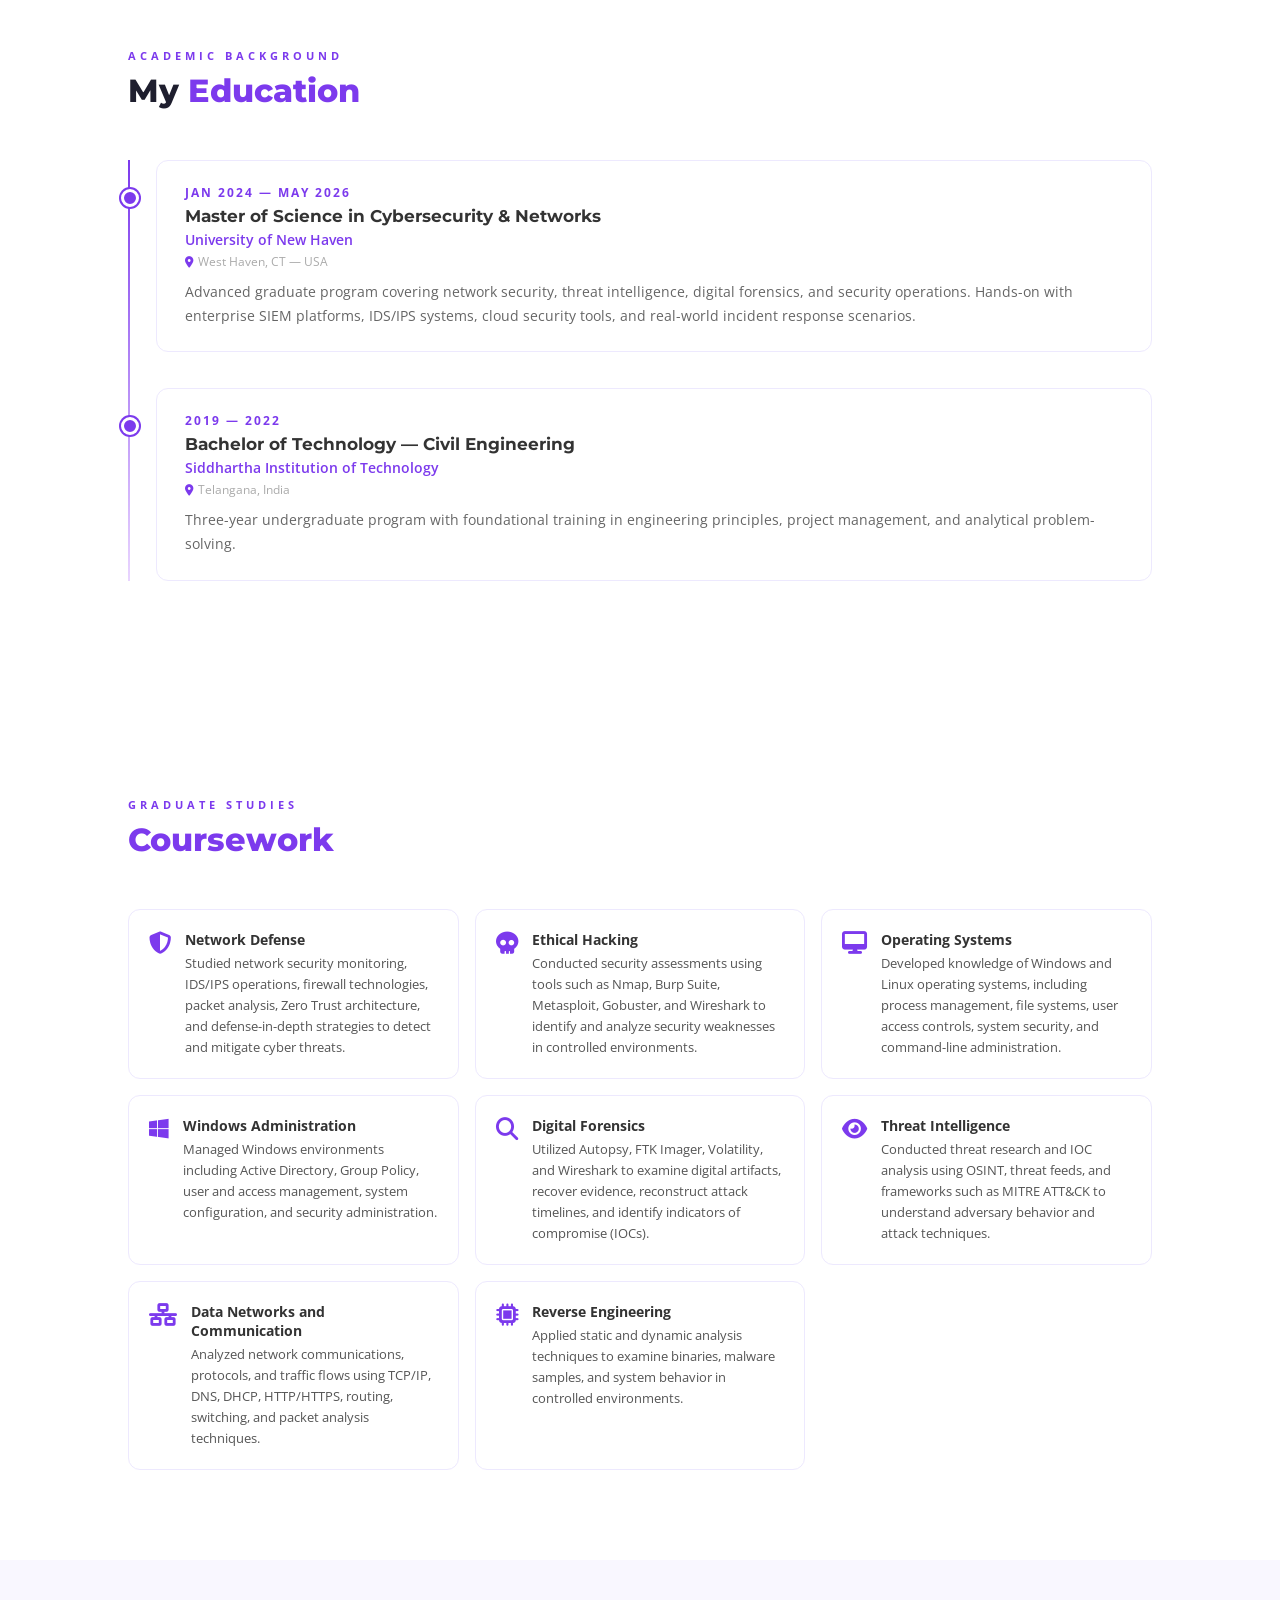
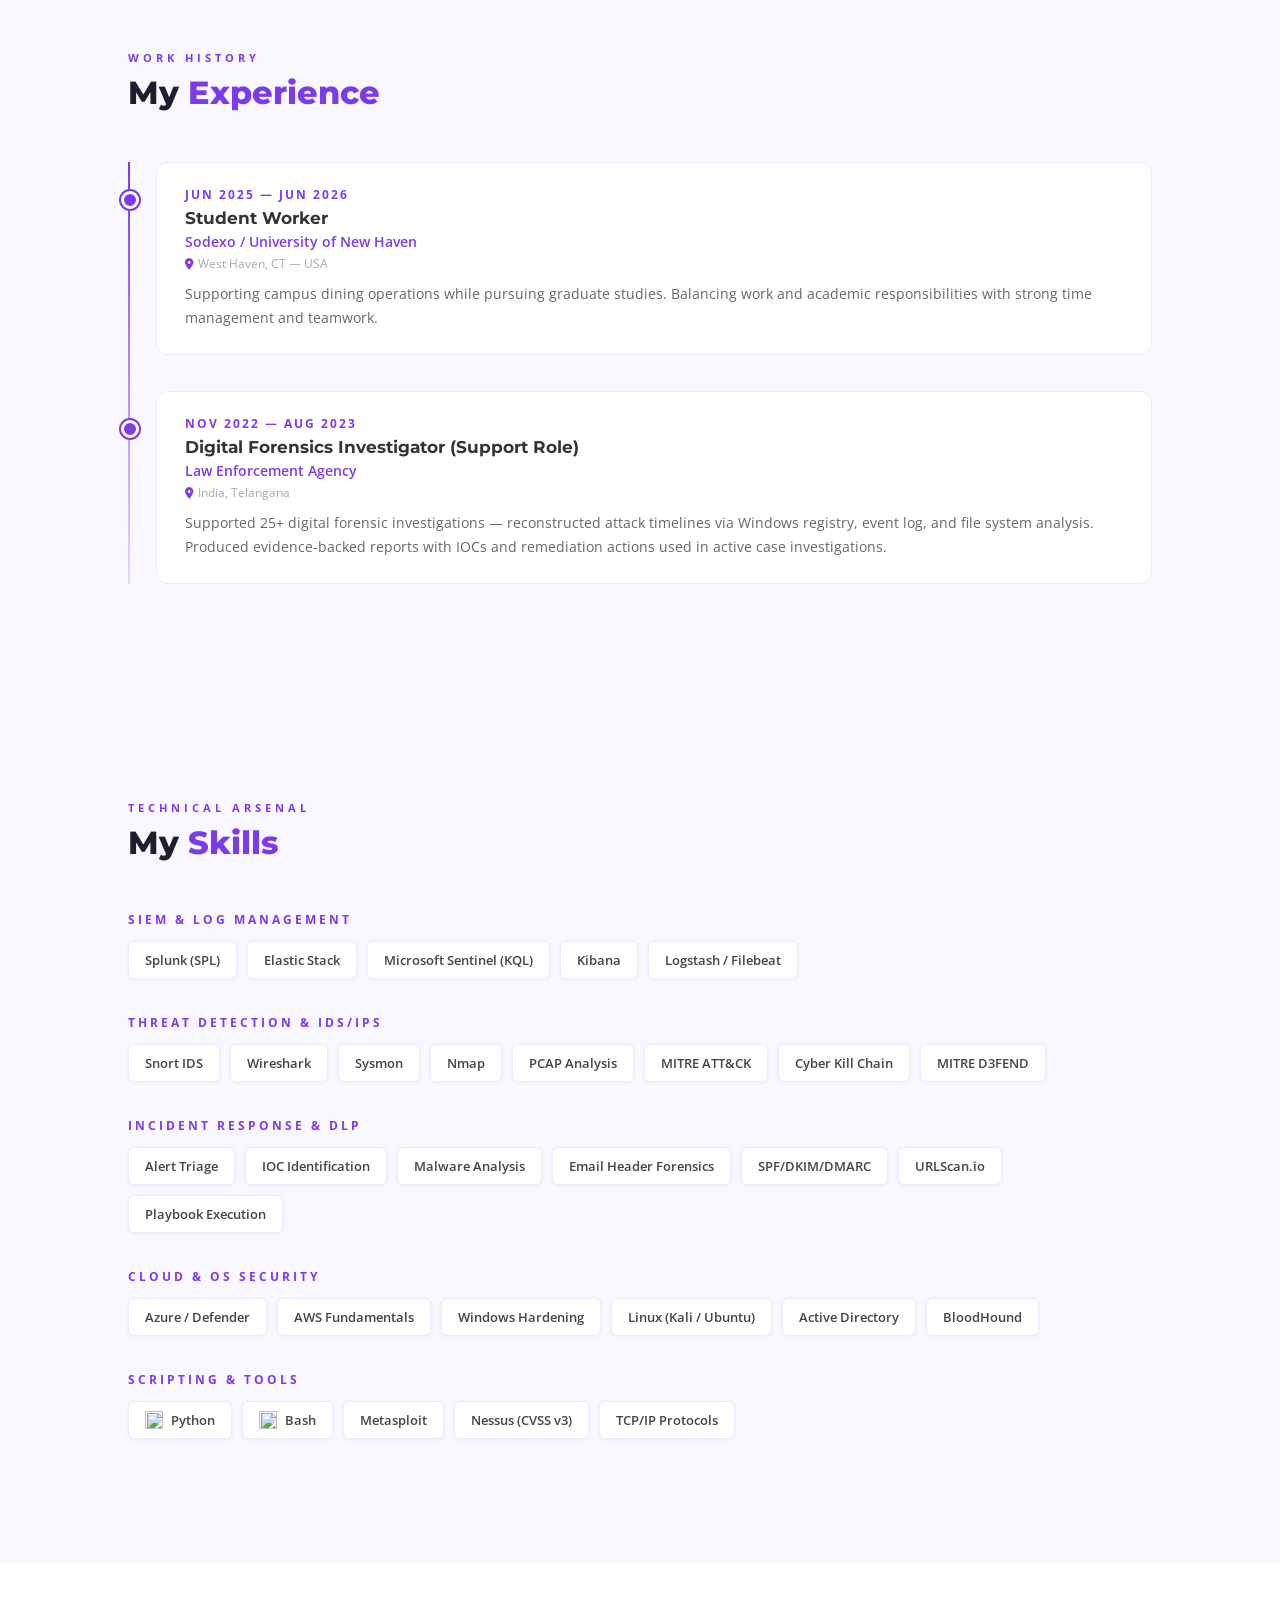
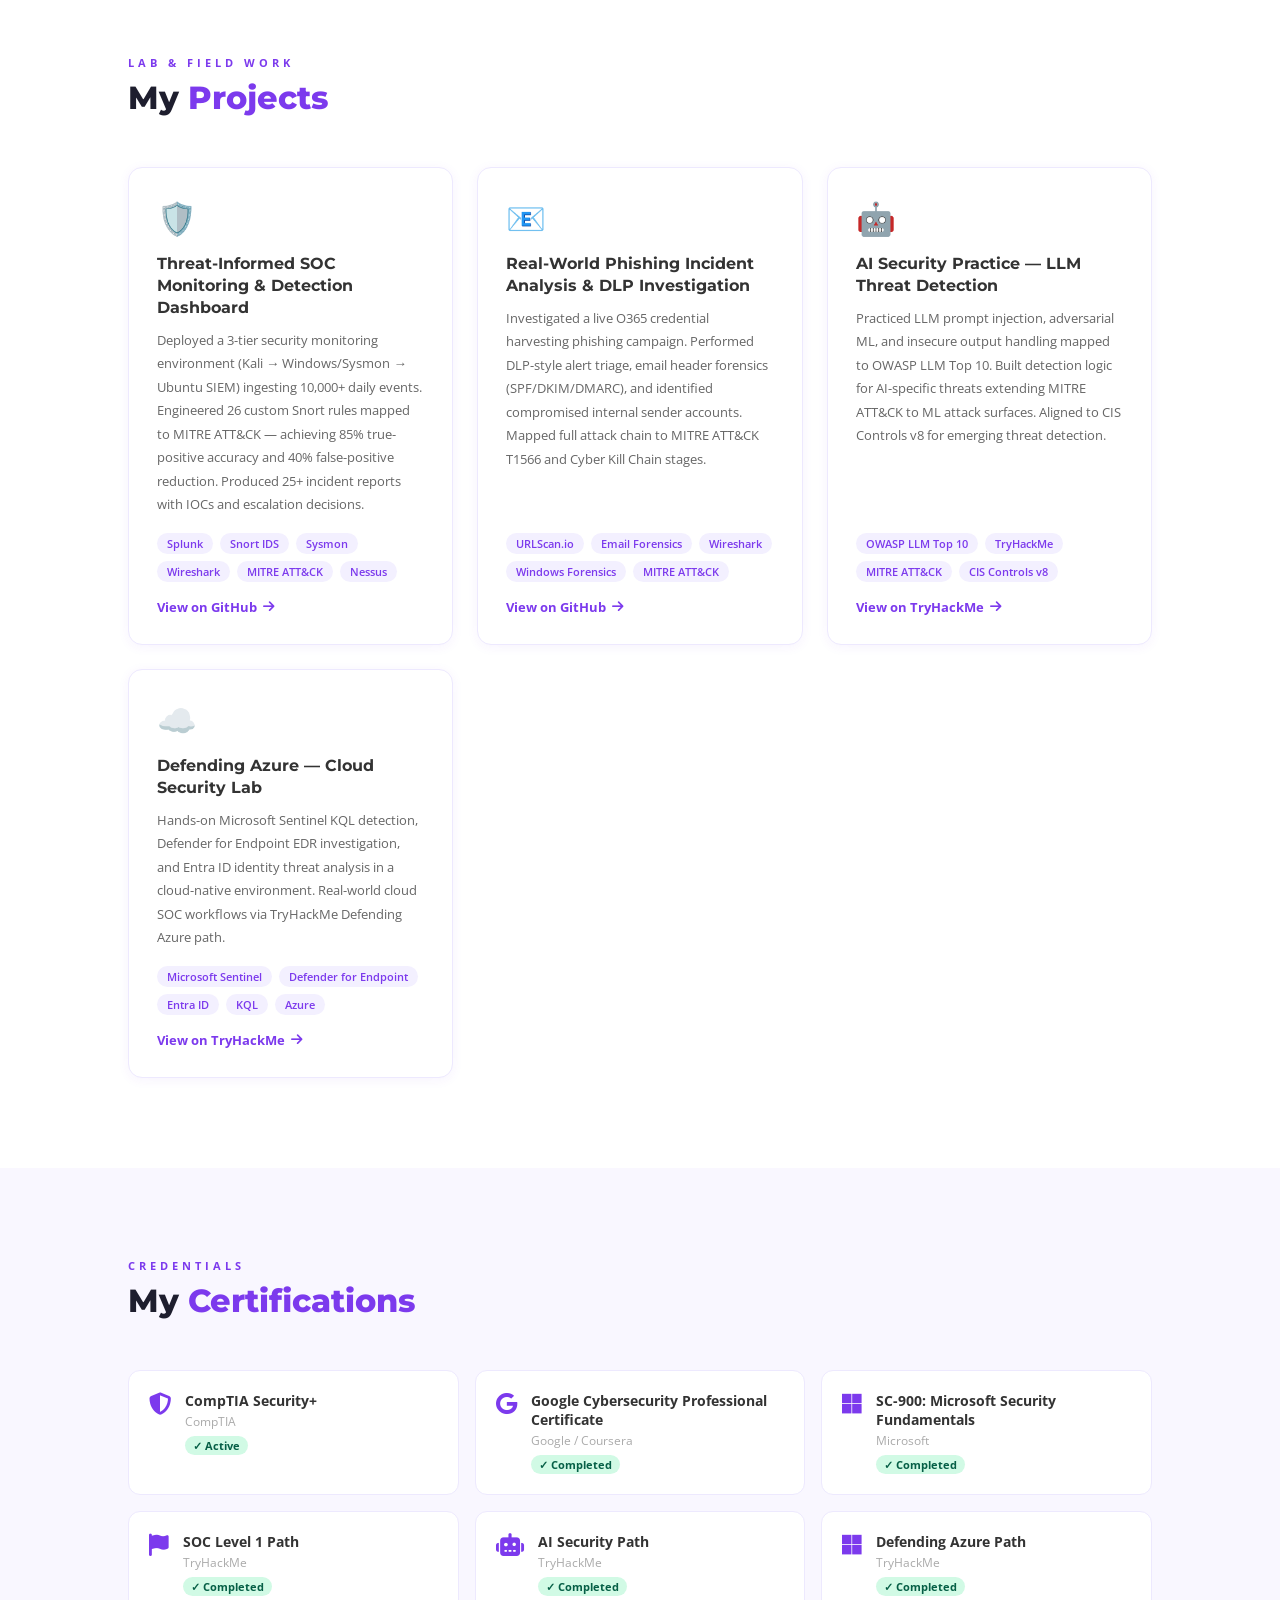
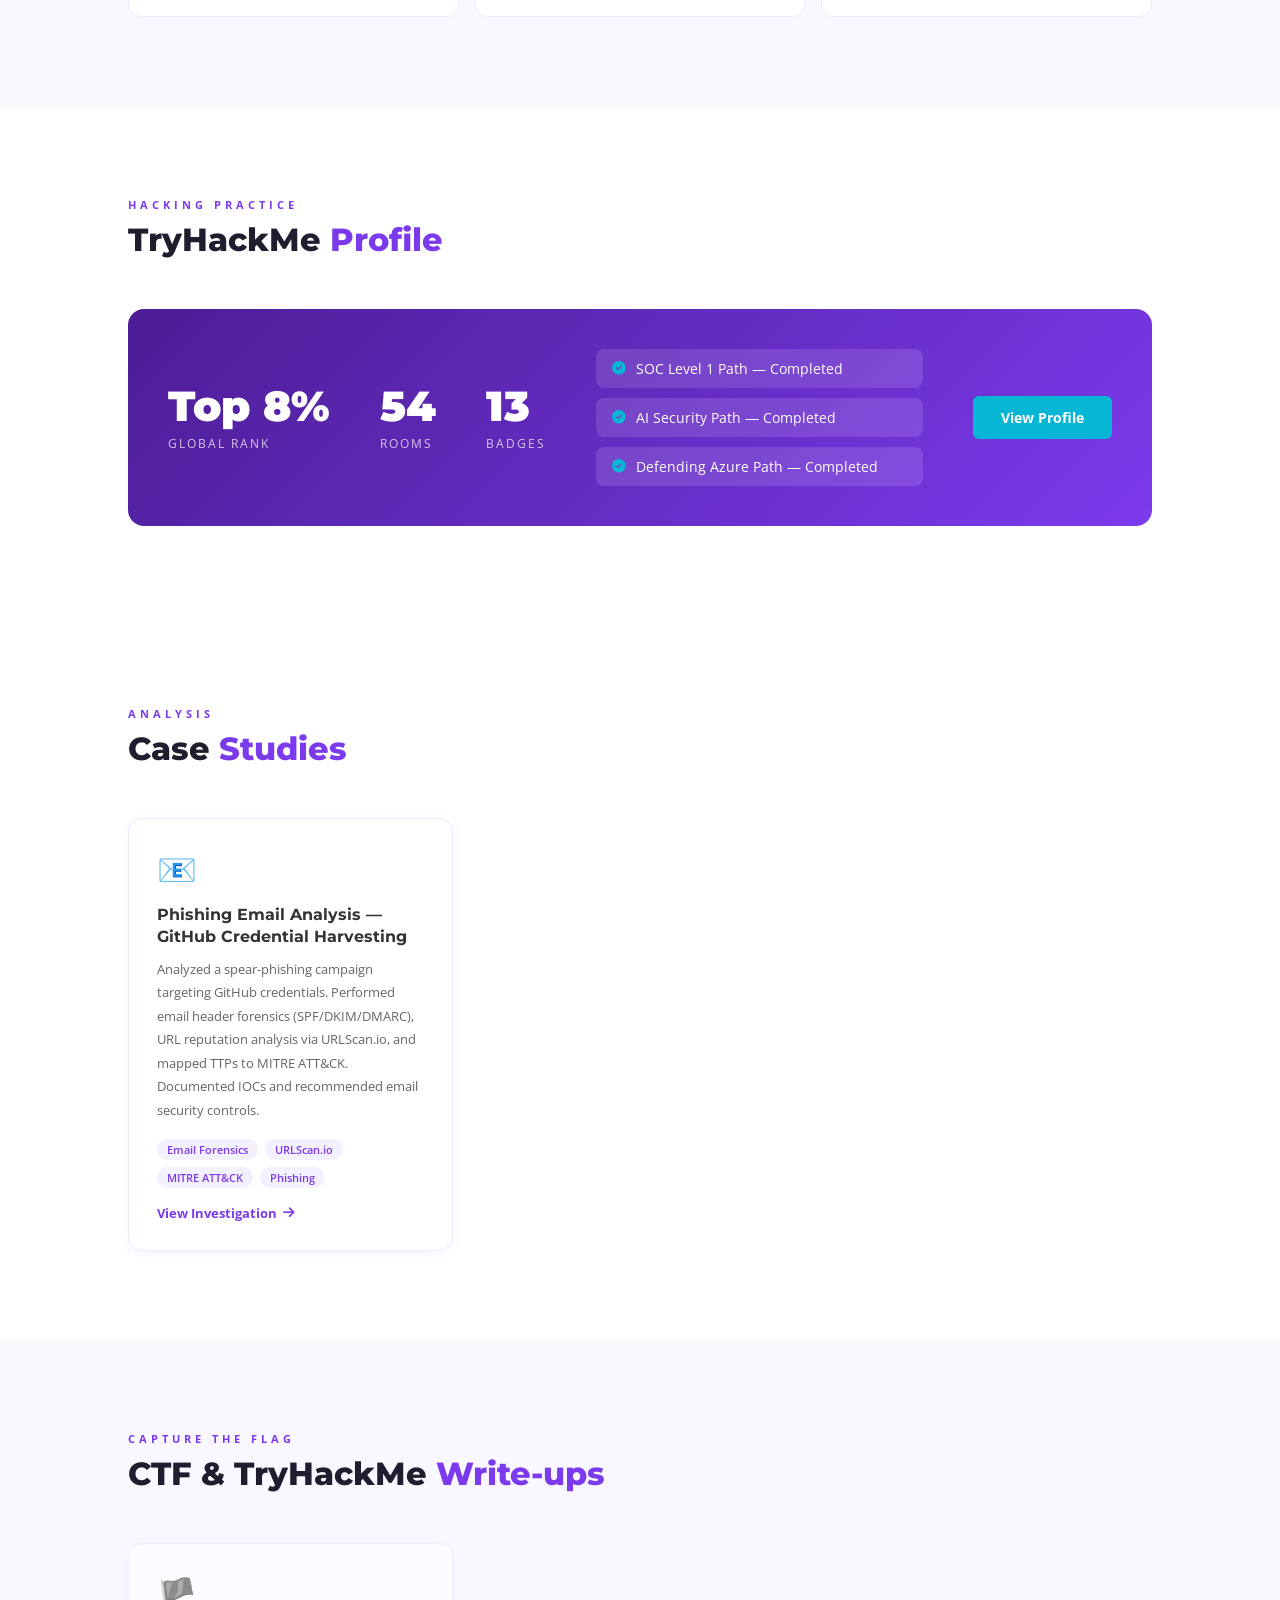
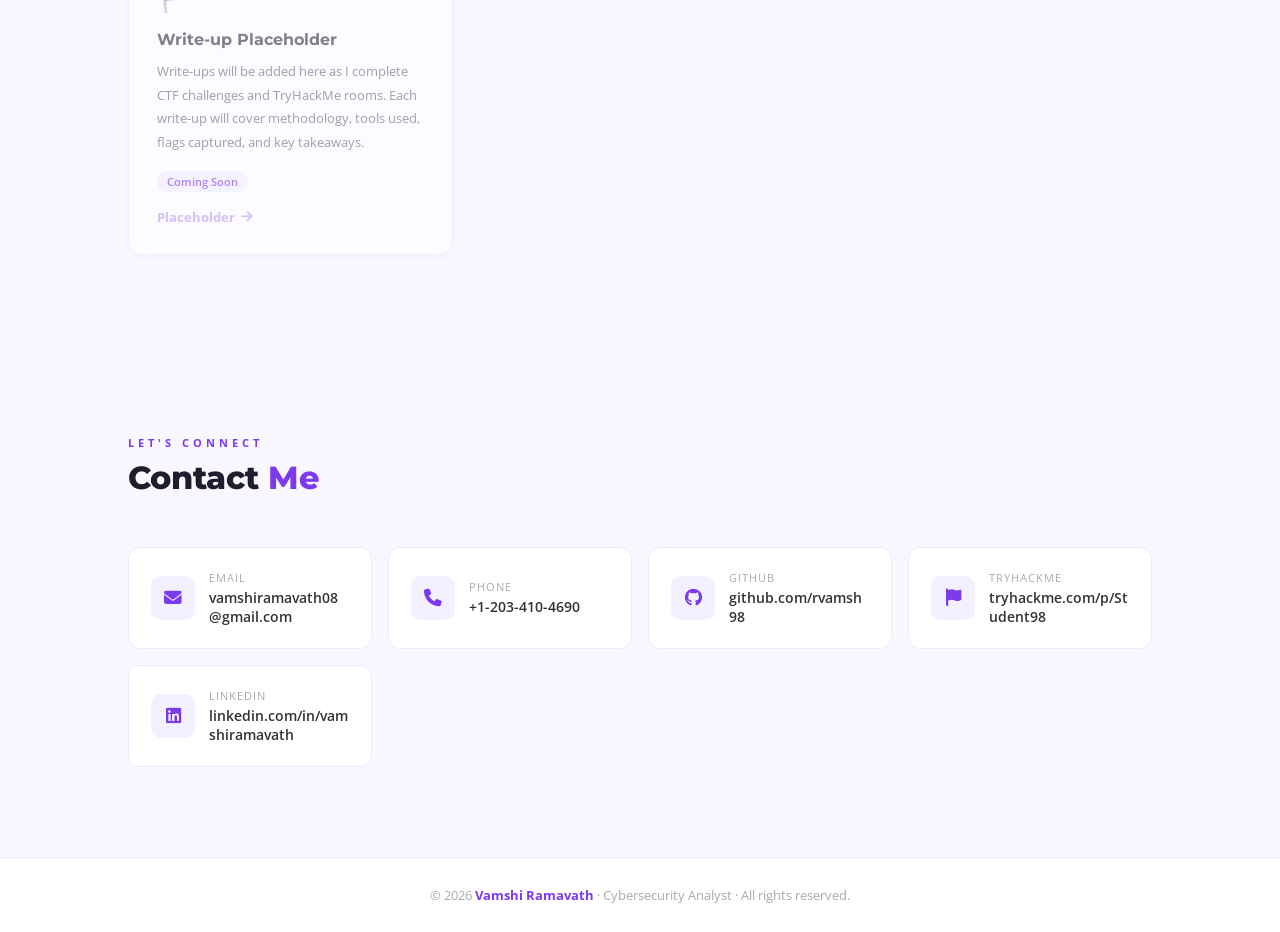
==== commit 1d9cd26a: "fix: typos" ====
--- a/index.html
+++ b/index.html
@@ -497,12 +497,14 @@
   <h2 class="section-title">My <span>Experience</span></h2>
   <div class="timeline">
     <div class="tl-item reveal reveal-d1">
+      <div class="tl-date">Jun 2025 — Jun 2026</div>
       <div class="tl-title">Student Worker</div>
       <div class="tl-org">Sodexo / University of New Haven</div>
       <div class="tl-loc"><i class="fas fa-map-marker-alt" style="color:#7c3aed;margin-right:5px;font-size:0.7rem"></i>West Haven, CT — USA</div>
       <div class="tl-desc">Supporting campus dining operations while pursuing graduate studies. Balancing work and academic responsibilities with strong time management and teamwork.</div>
     </div>
     <div class="tl-item reveal reveal-d2">
+      <div class="tl-date">Nov 2022 — Aug 2023</div>
       <div class="tl-title">Digital Forensics Investigator (Support Role)</div>
       <div class="tl-org">Law Enforcement Agency</div>
       <div class="tl-loc"><i class="fas fa-map-marker-alt" style="color:#7c3aed;margin-right:5px;font-size:0.7rem"></i>India, Telangana</div>
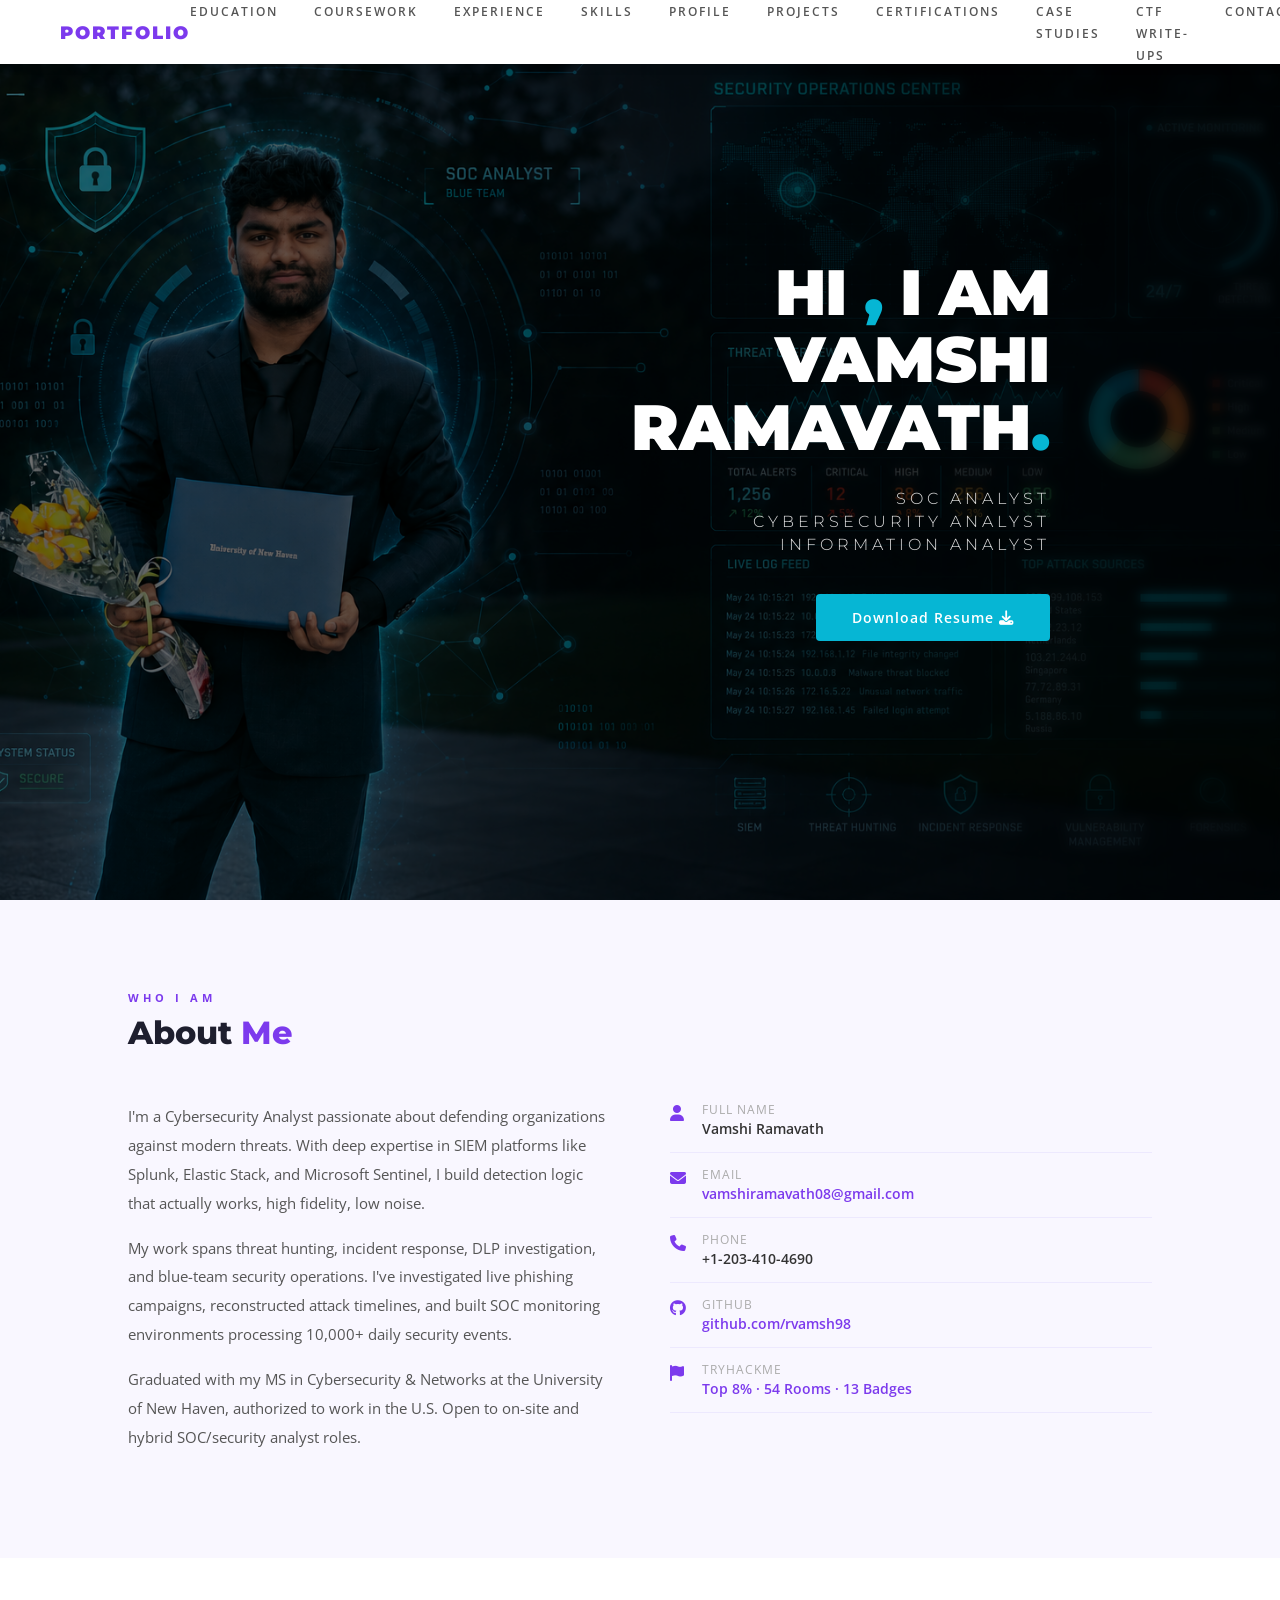
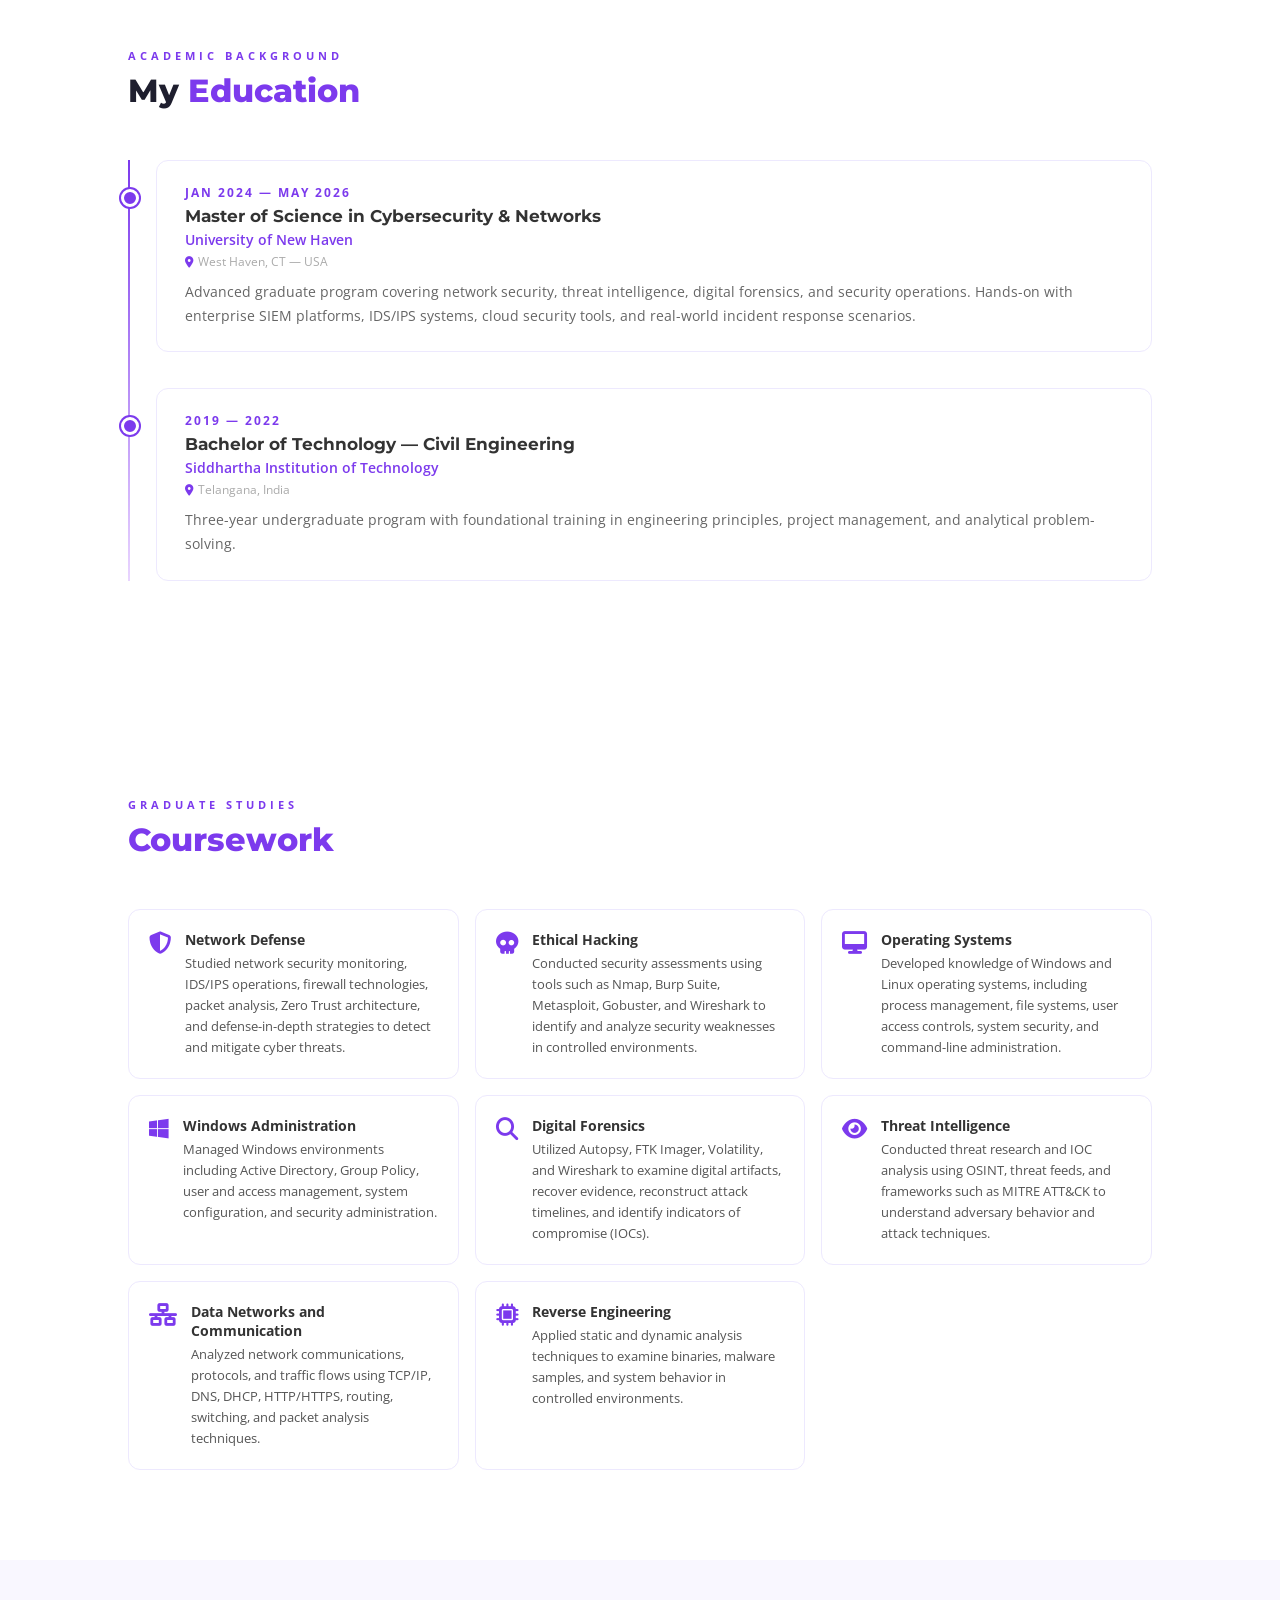
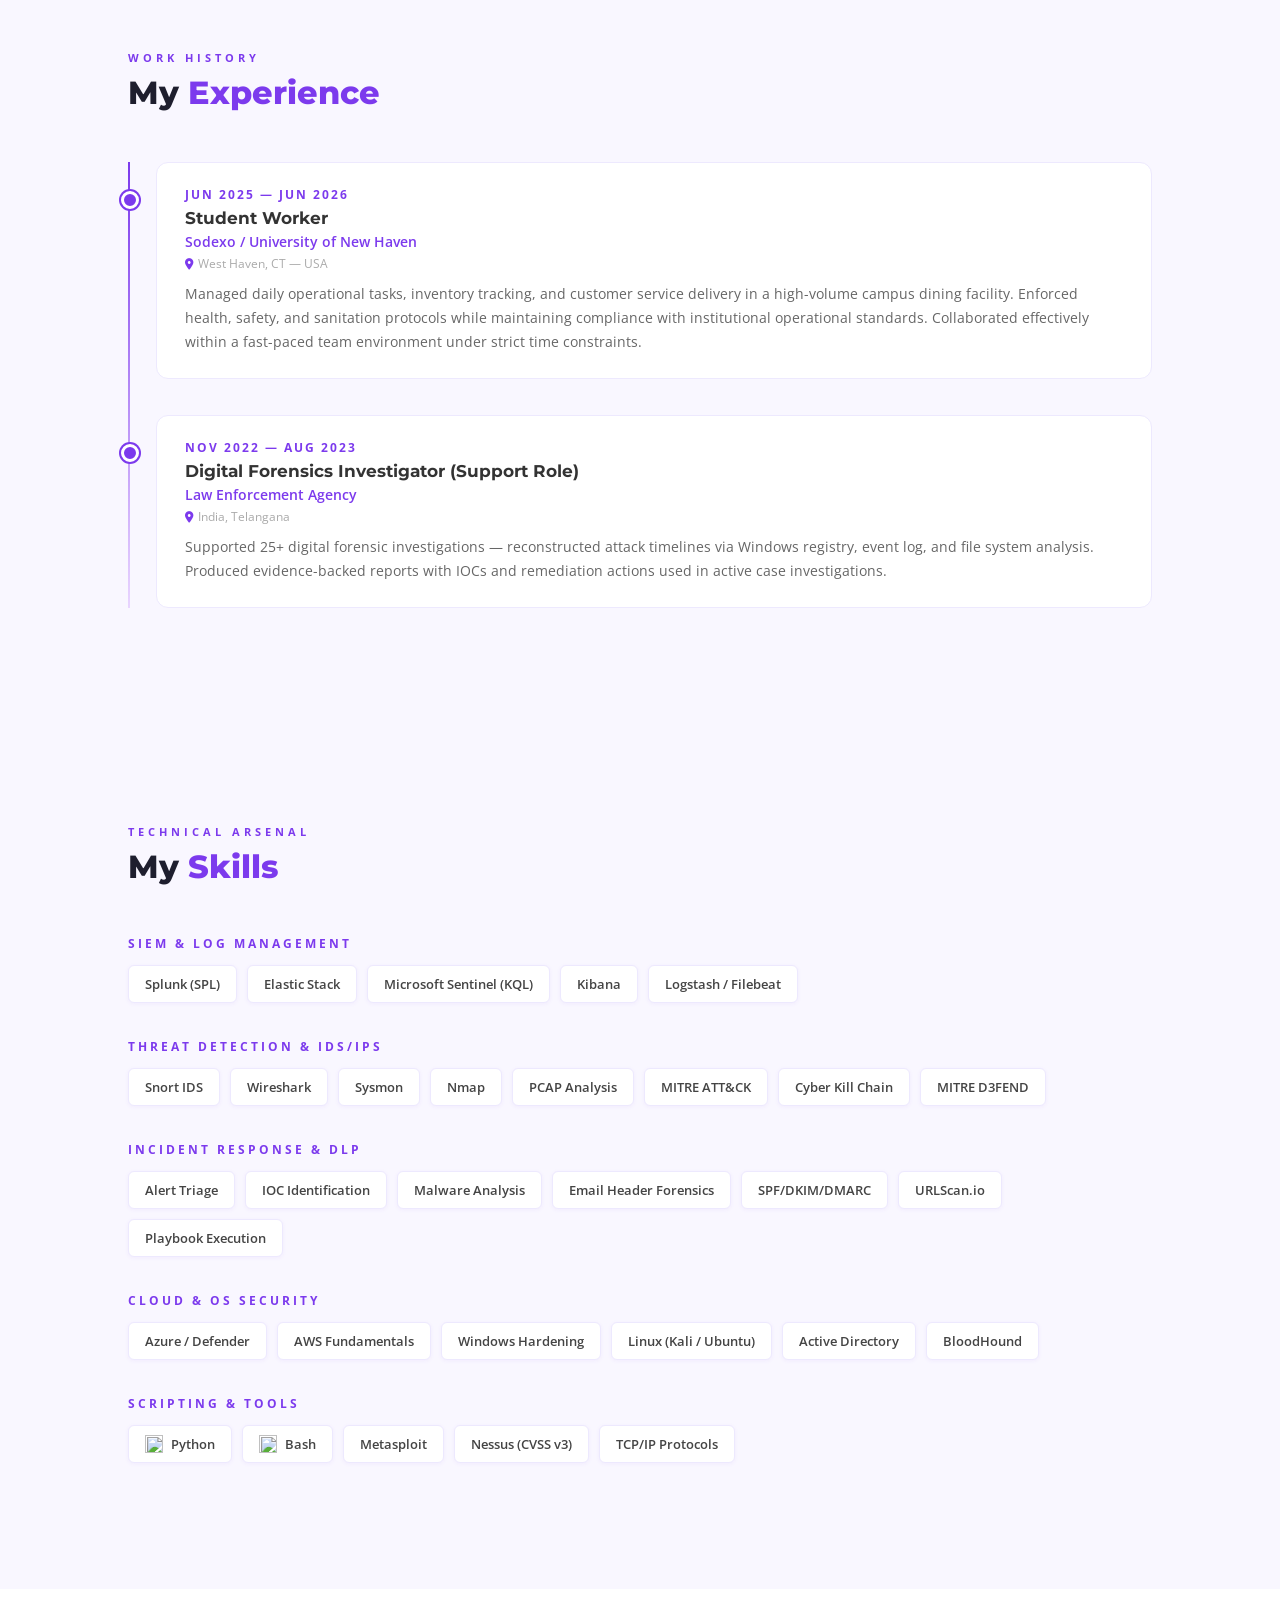
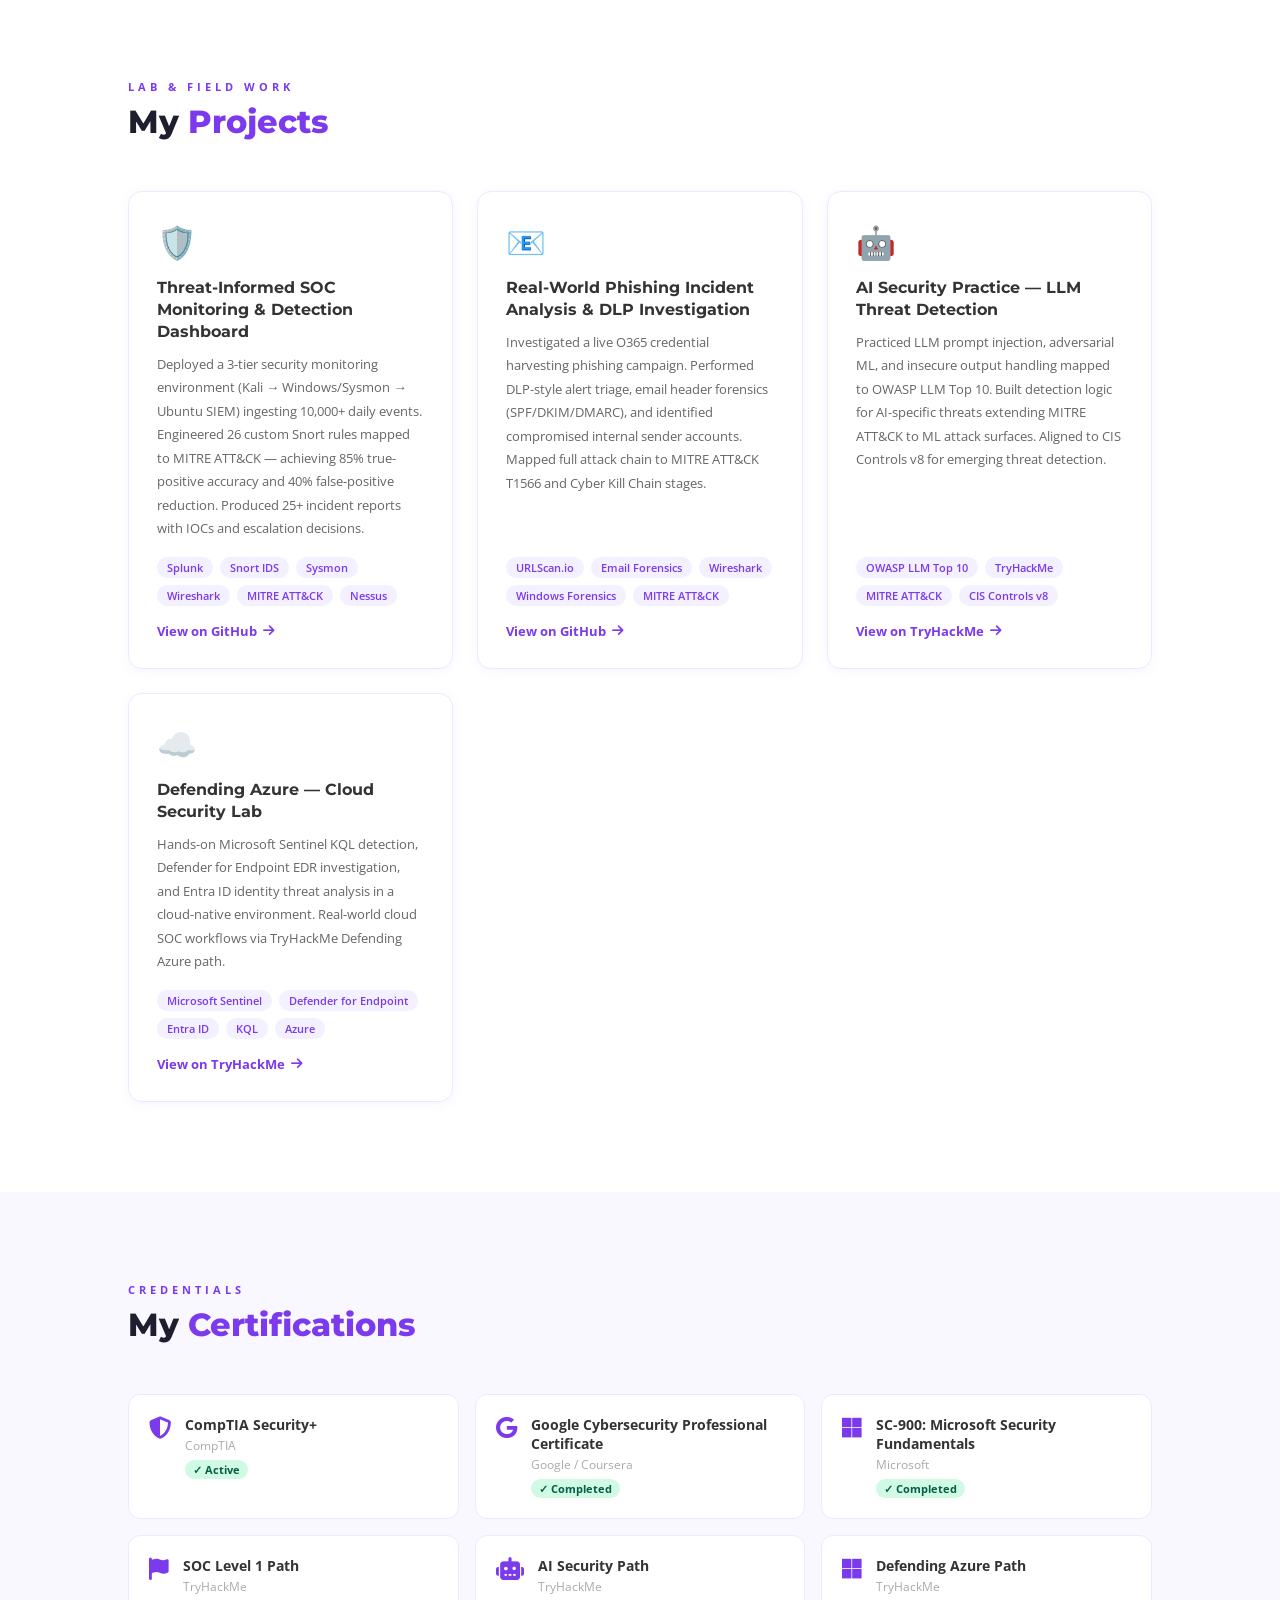
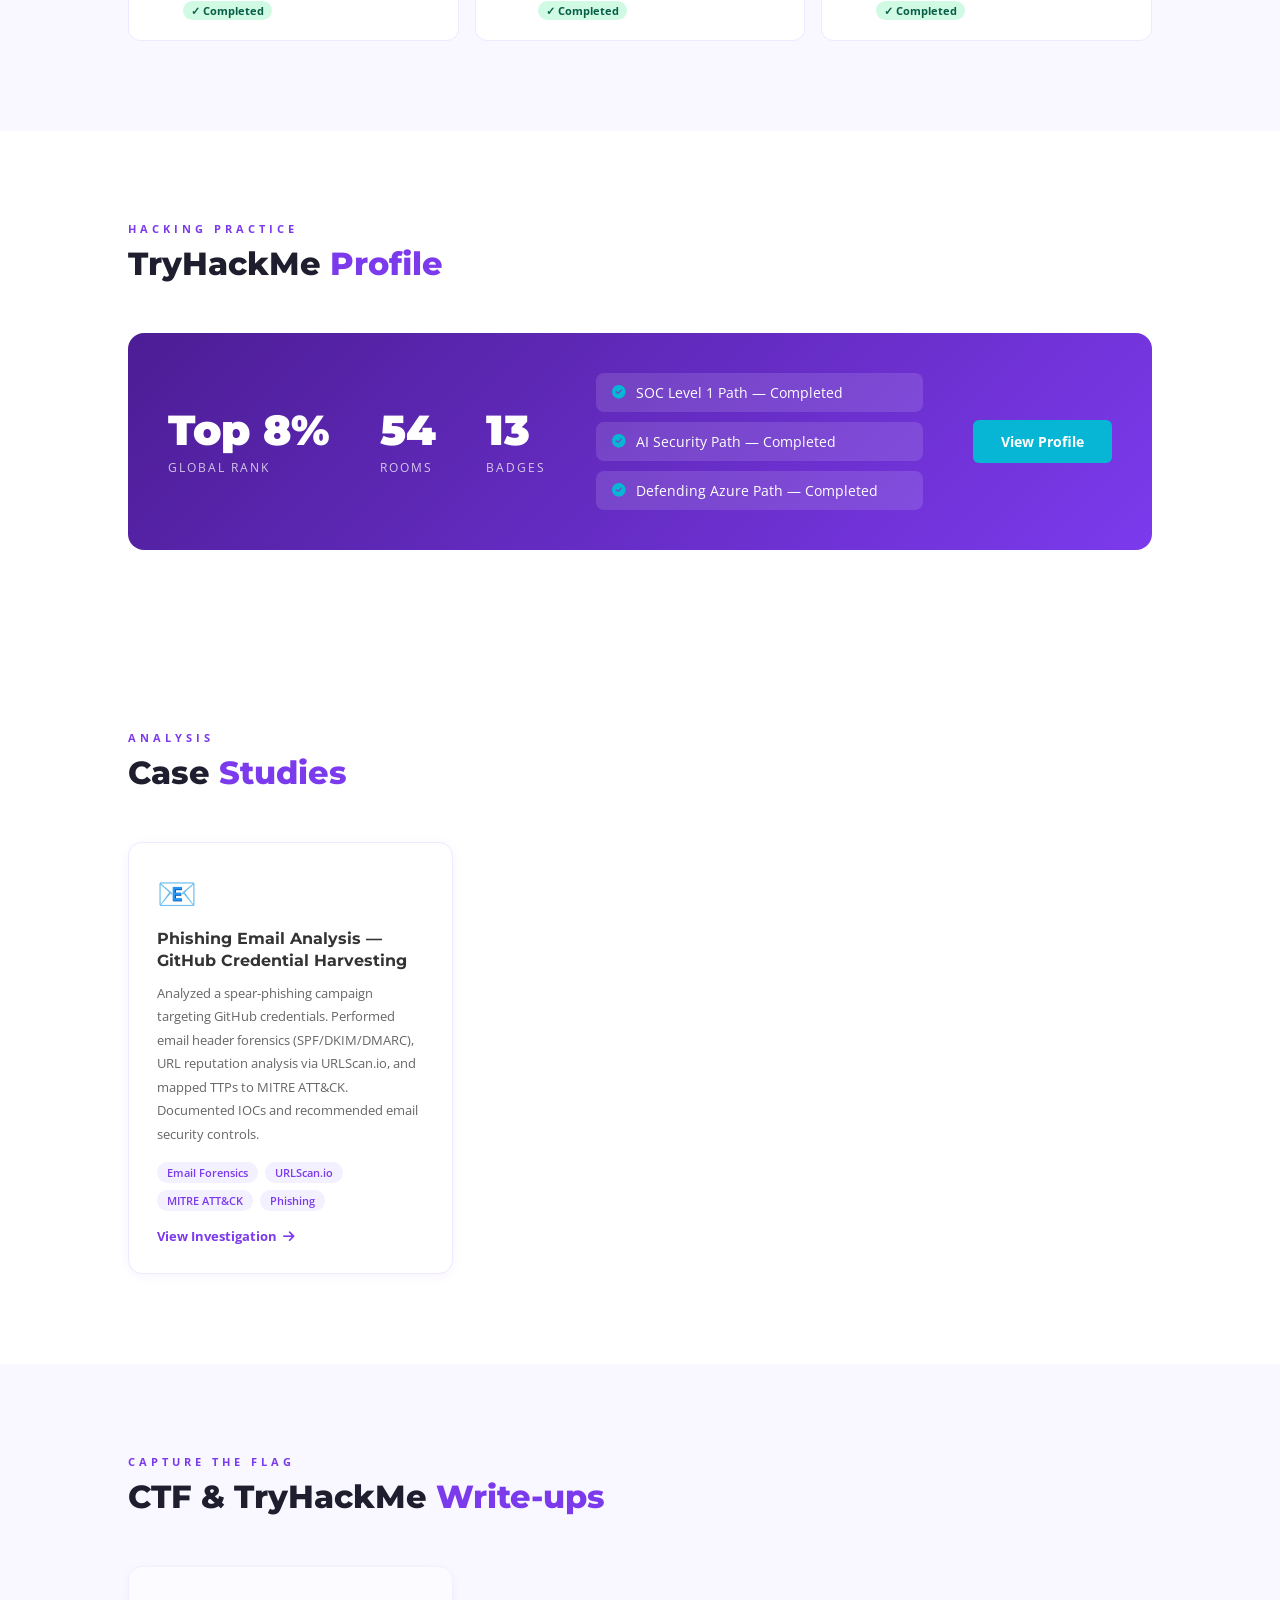
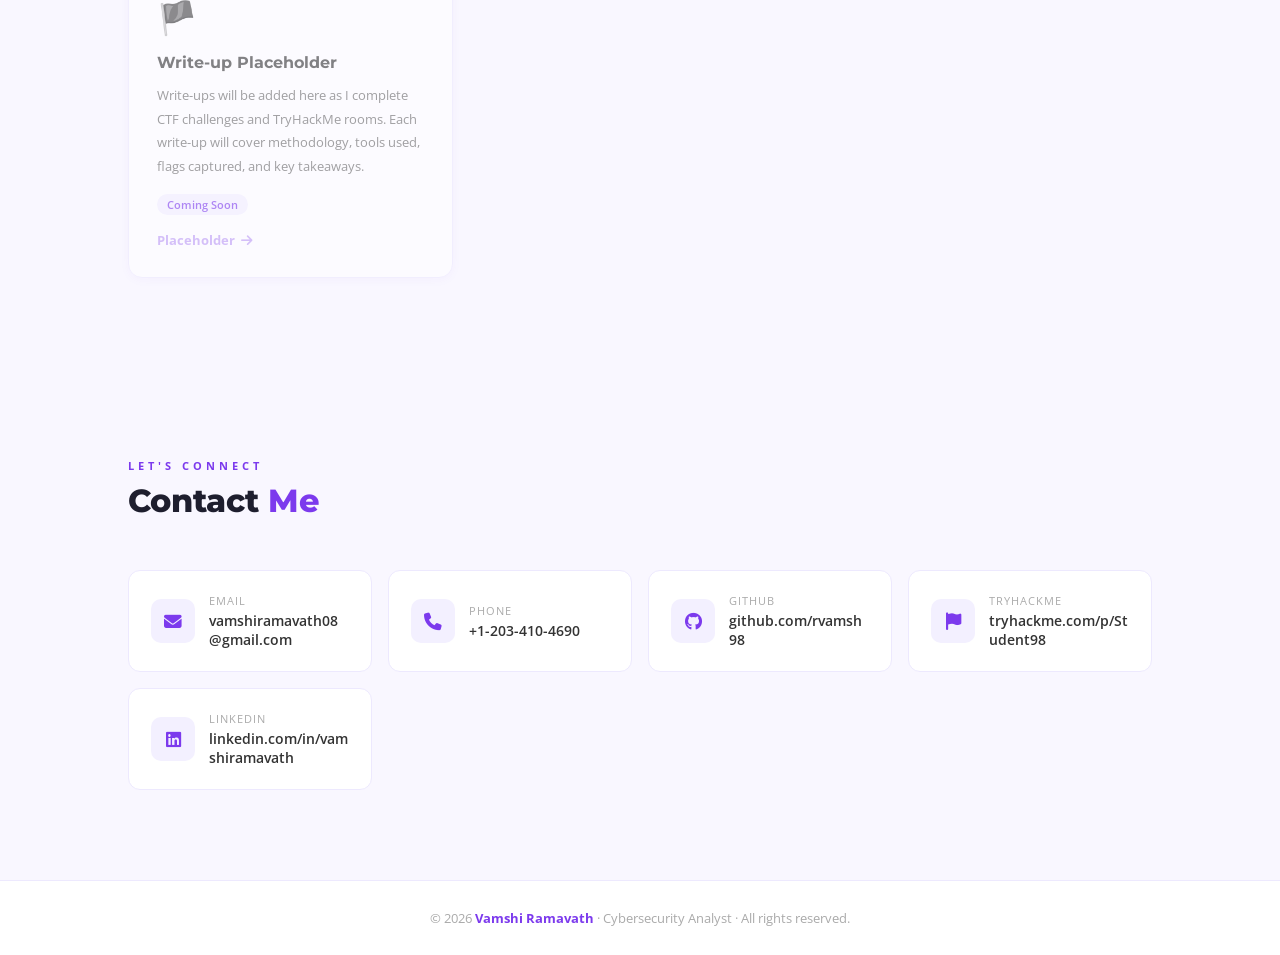
==== commit 54194afe: "Update index.html" ====
--- a/index.html
+++ b/index.html
@@ -501,7 +501,11 @@
       <div class="tl-title">Student Worker</div>
       <div class="tl-org">Sodexo / University of New Haven</div>
       <div class="tl-loc"><i class="fas fa-map-marker-alt" style="color:#7c3aed;margin-right:5px;font-size:0.7rem"></i>West Haven, CT — USA</div>
-      <div class="tl-desc">Supporting campus dining operations while pursuing graduate studies. Balancing work and academic responsibilities with strong time management and teamwork.</div>
+      <div class="tl-desc">Managed daily operational tasks, inventory tracking, and customer service delivery in a high-volume campus dining facility.
+
+Enforced health, safety, and sanitation protocols while maintaining compliance with institutional operational standards.
+
+Collaborated effectively within a fast-paced team environment under strict time constraints.</div>
     </div>
     <div class="tl-item reveal reveal-d2">
       <div class="tl-date">Nov 2022 — Aug 2023</div>
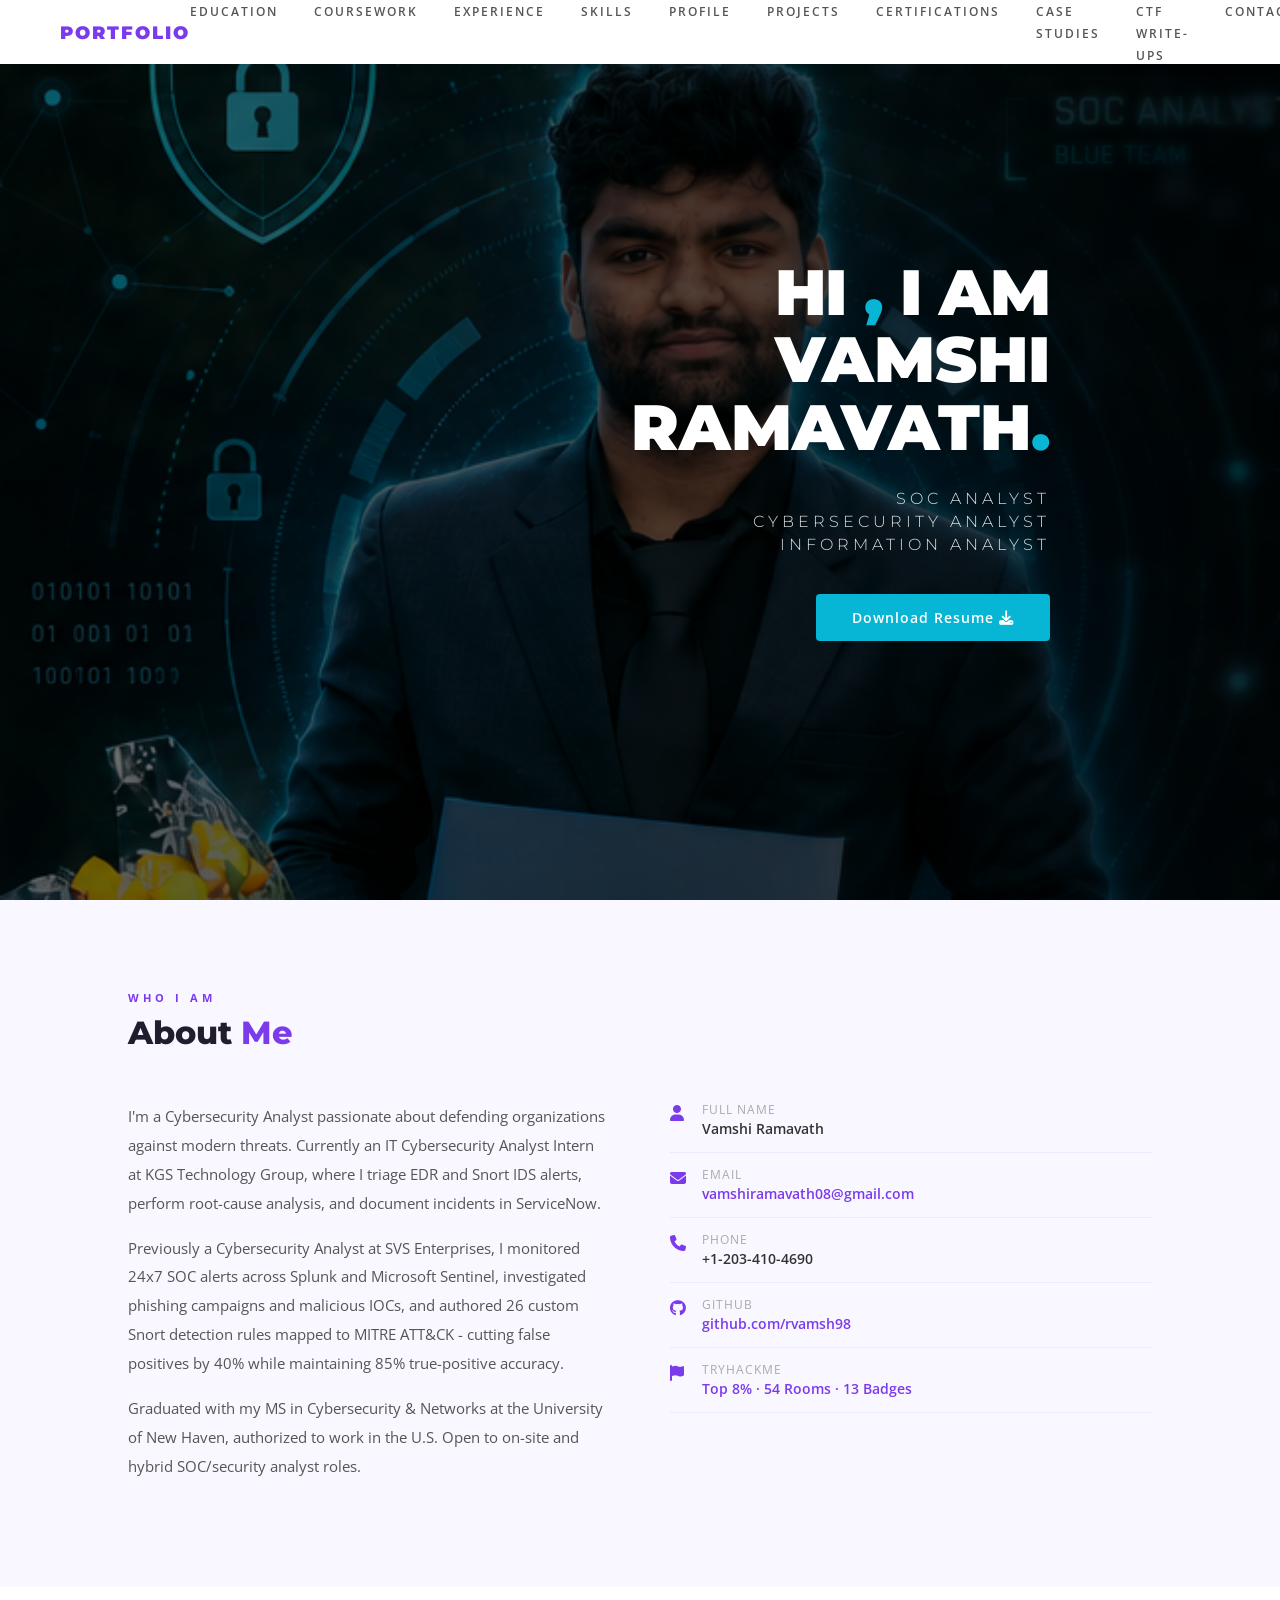
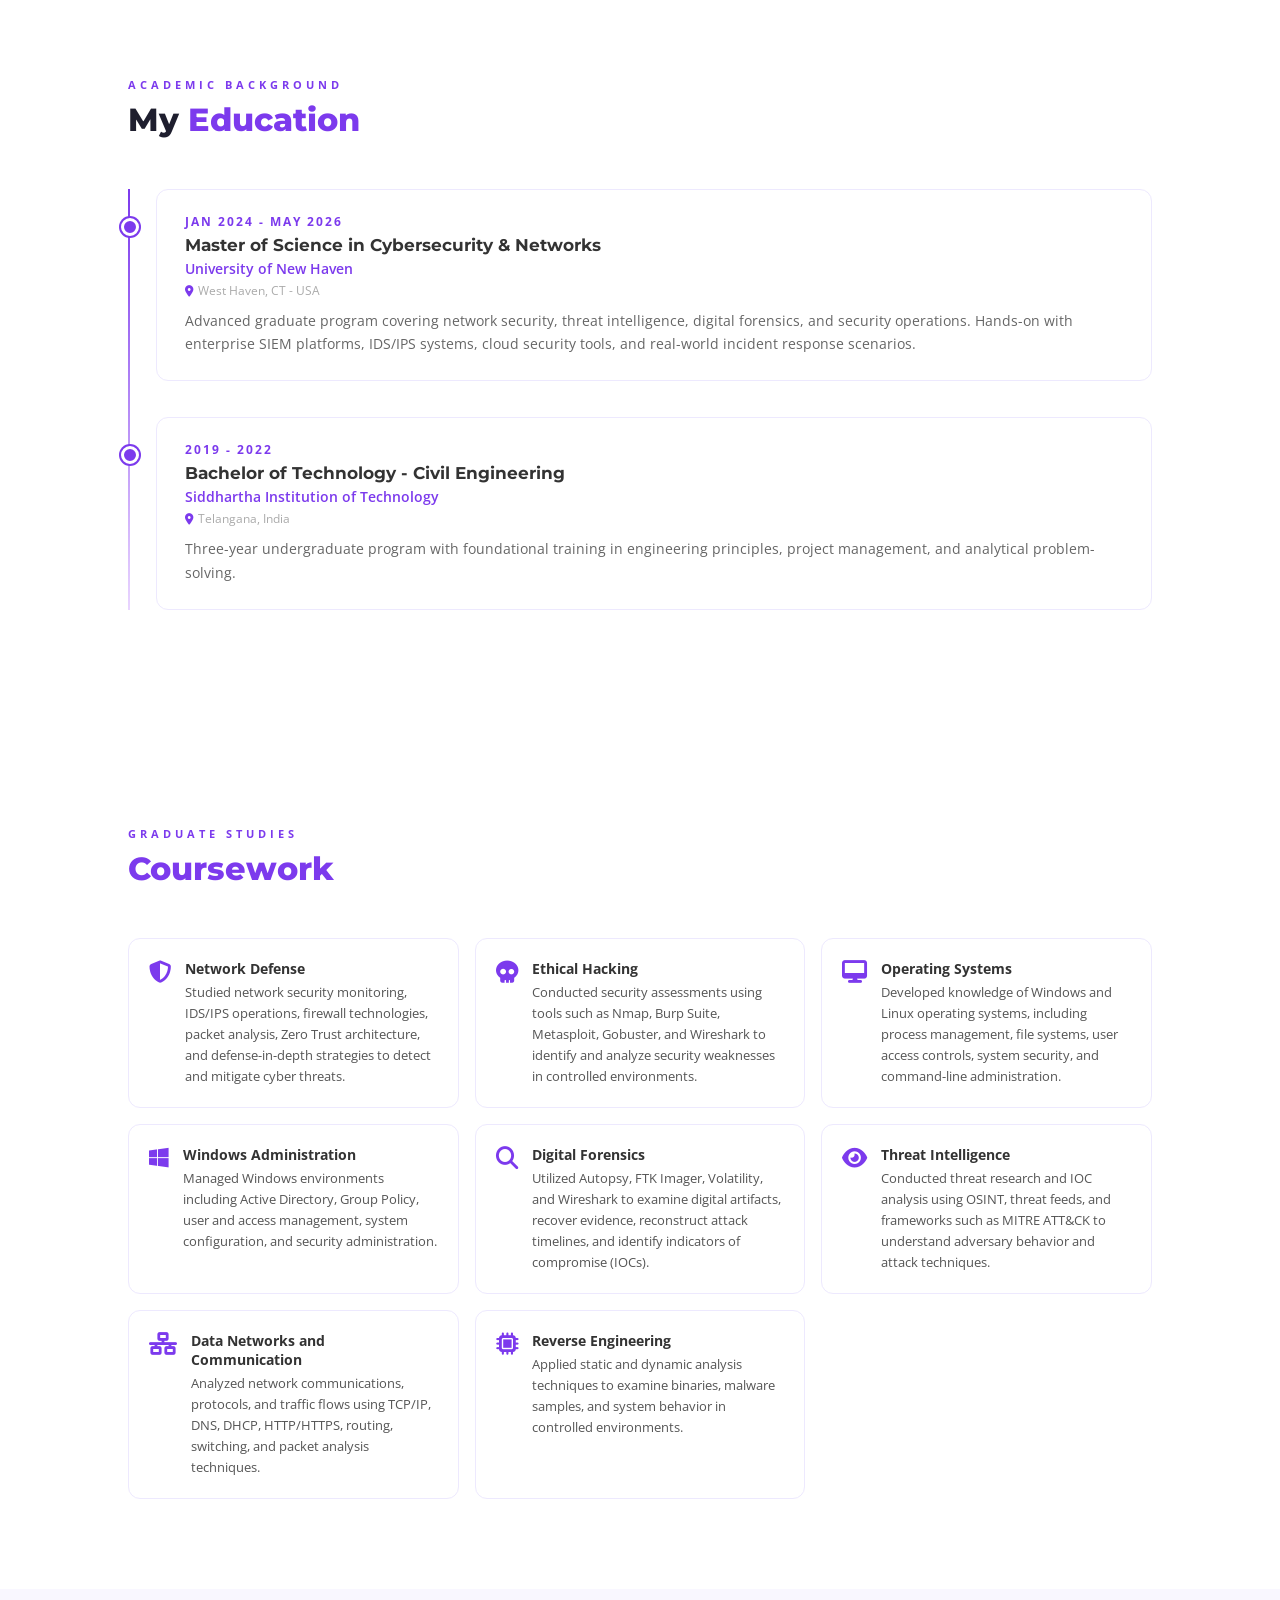
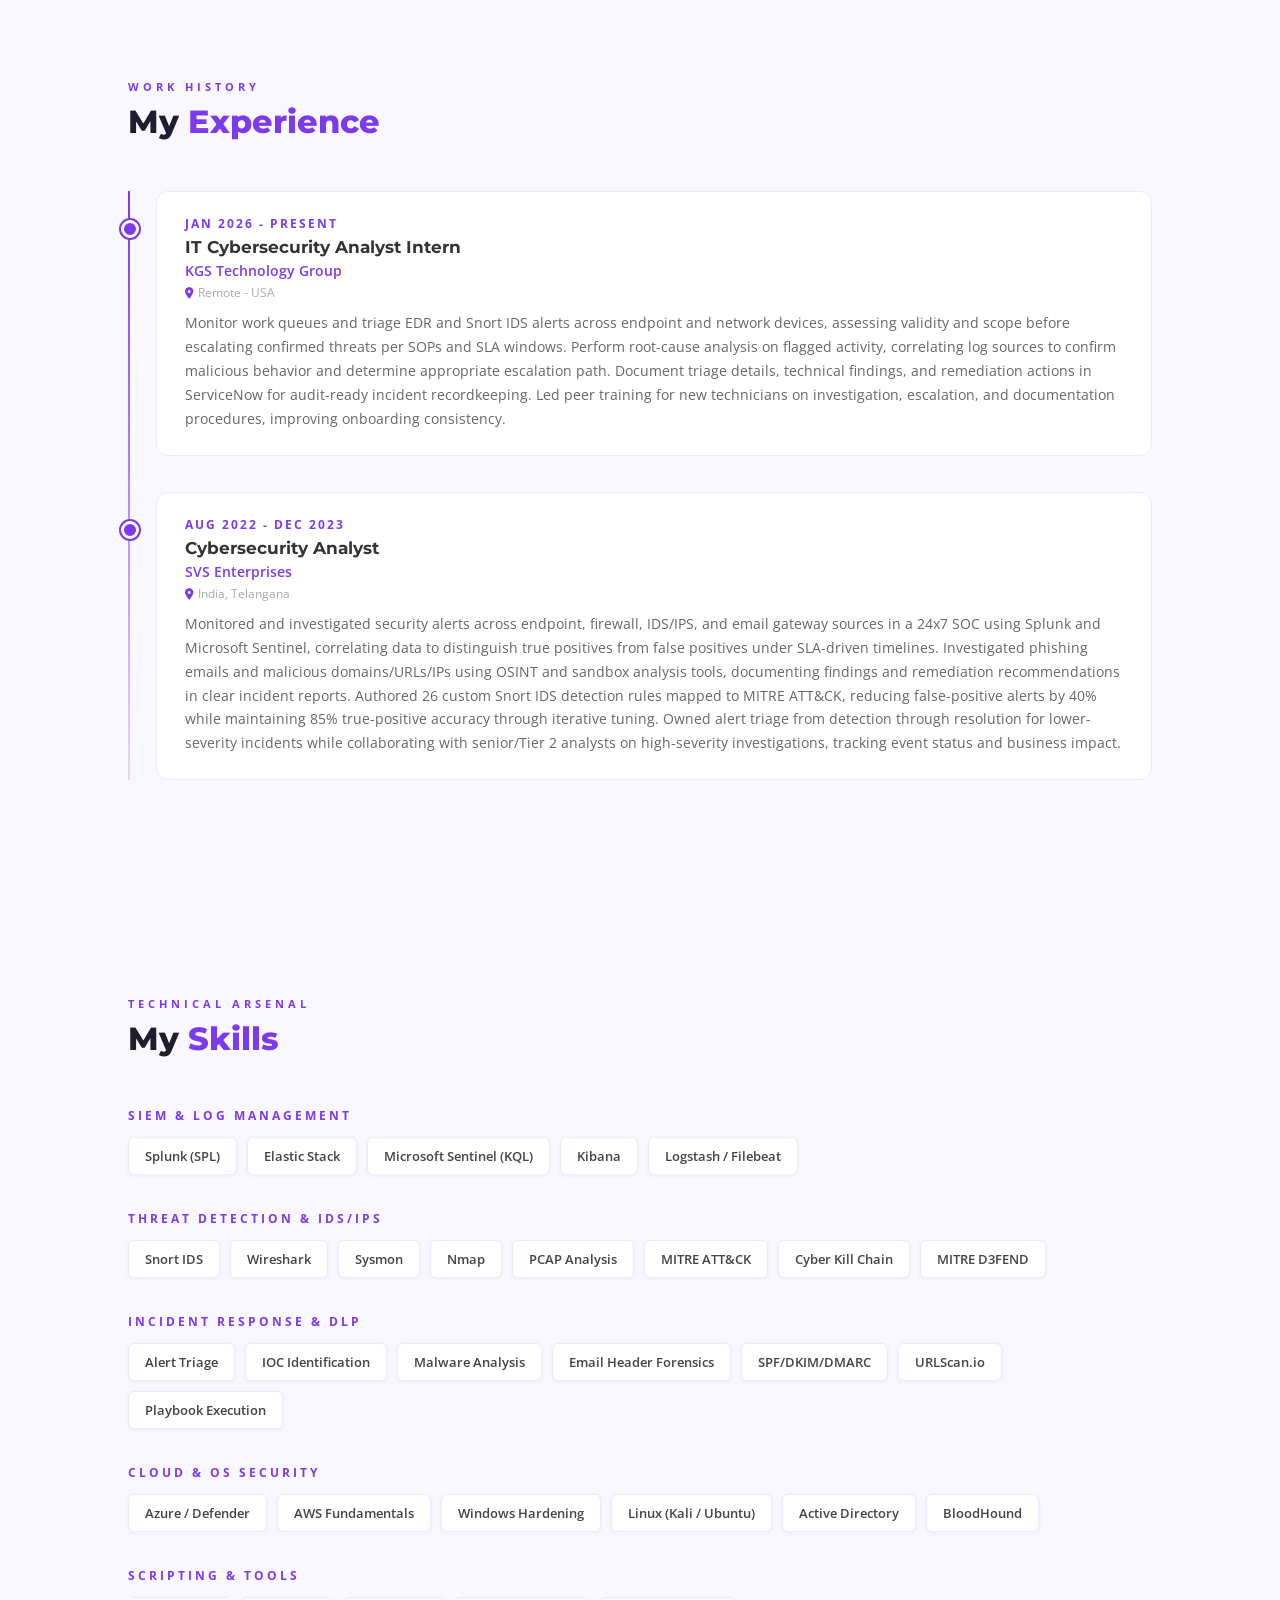
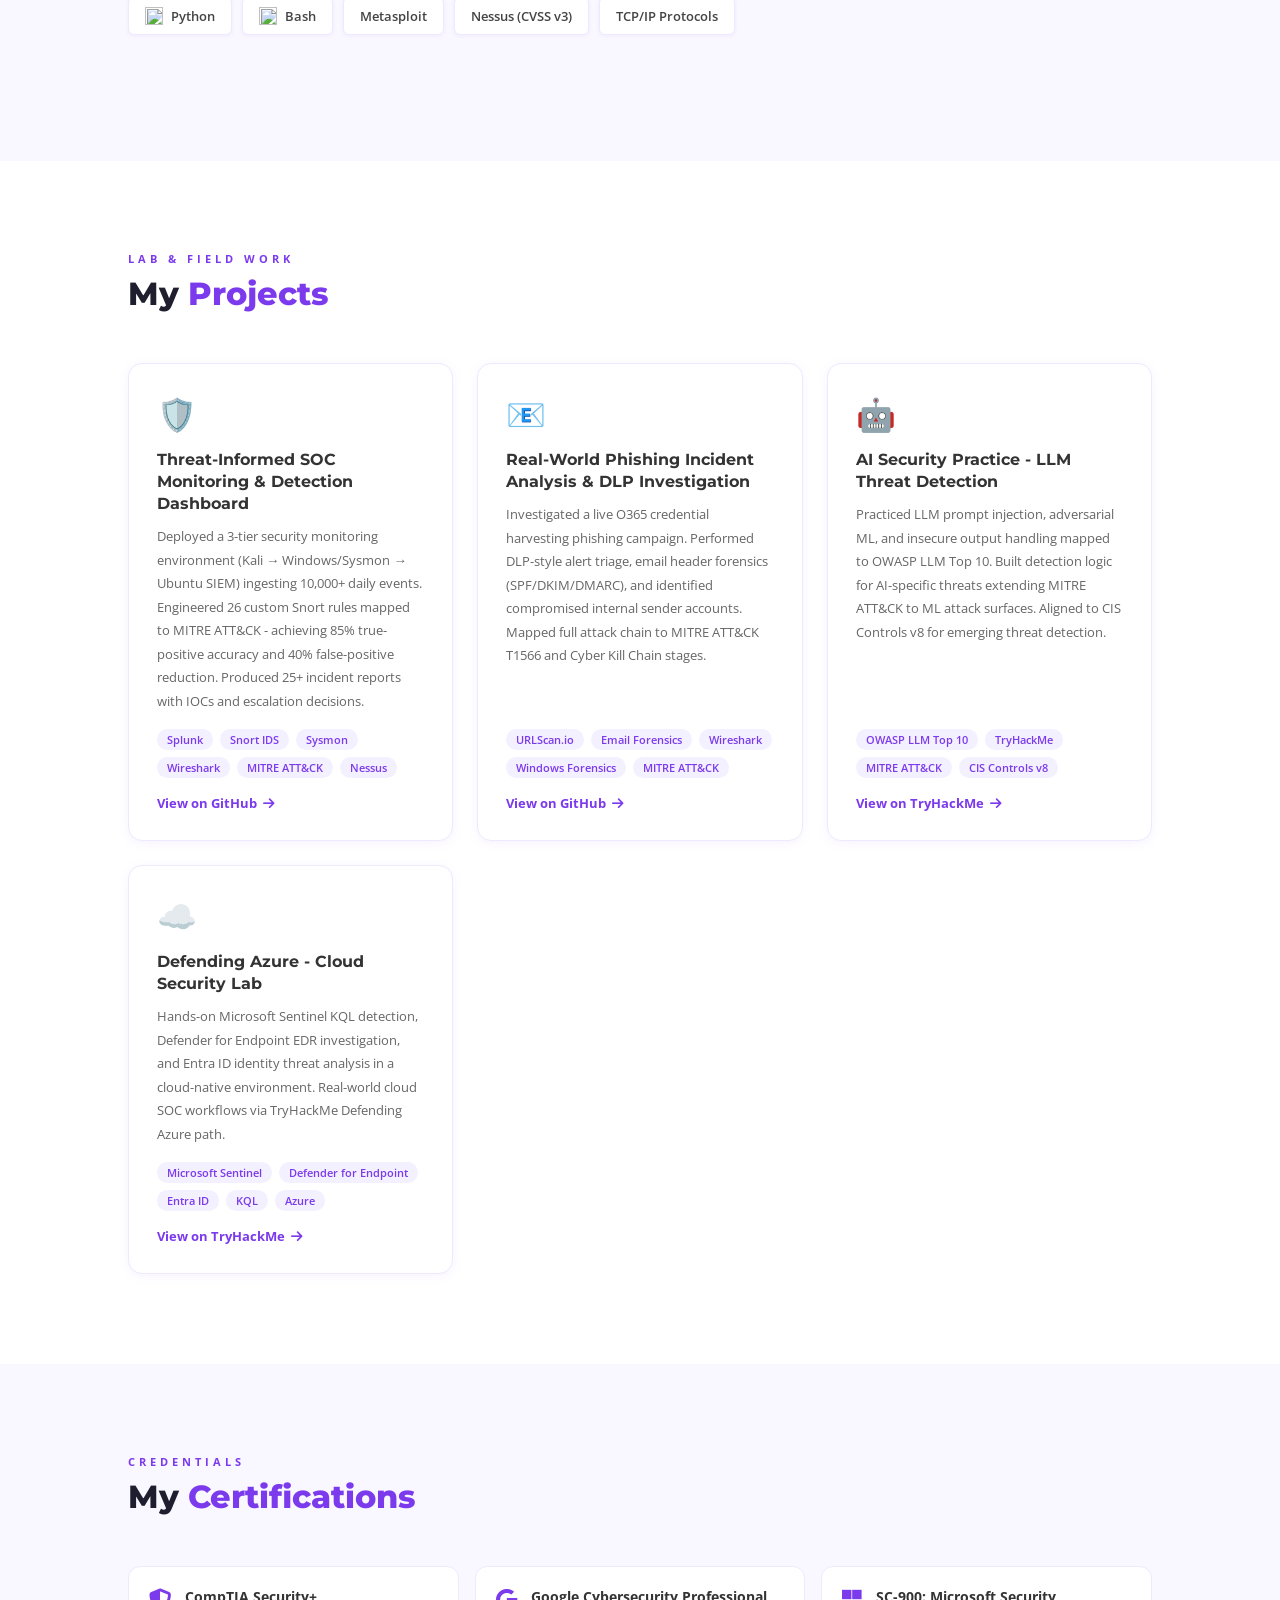
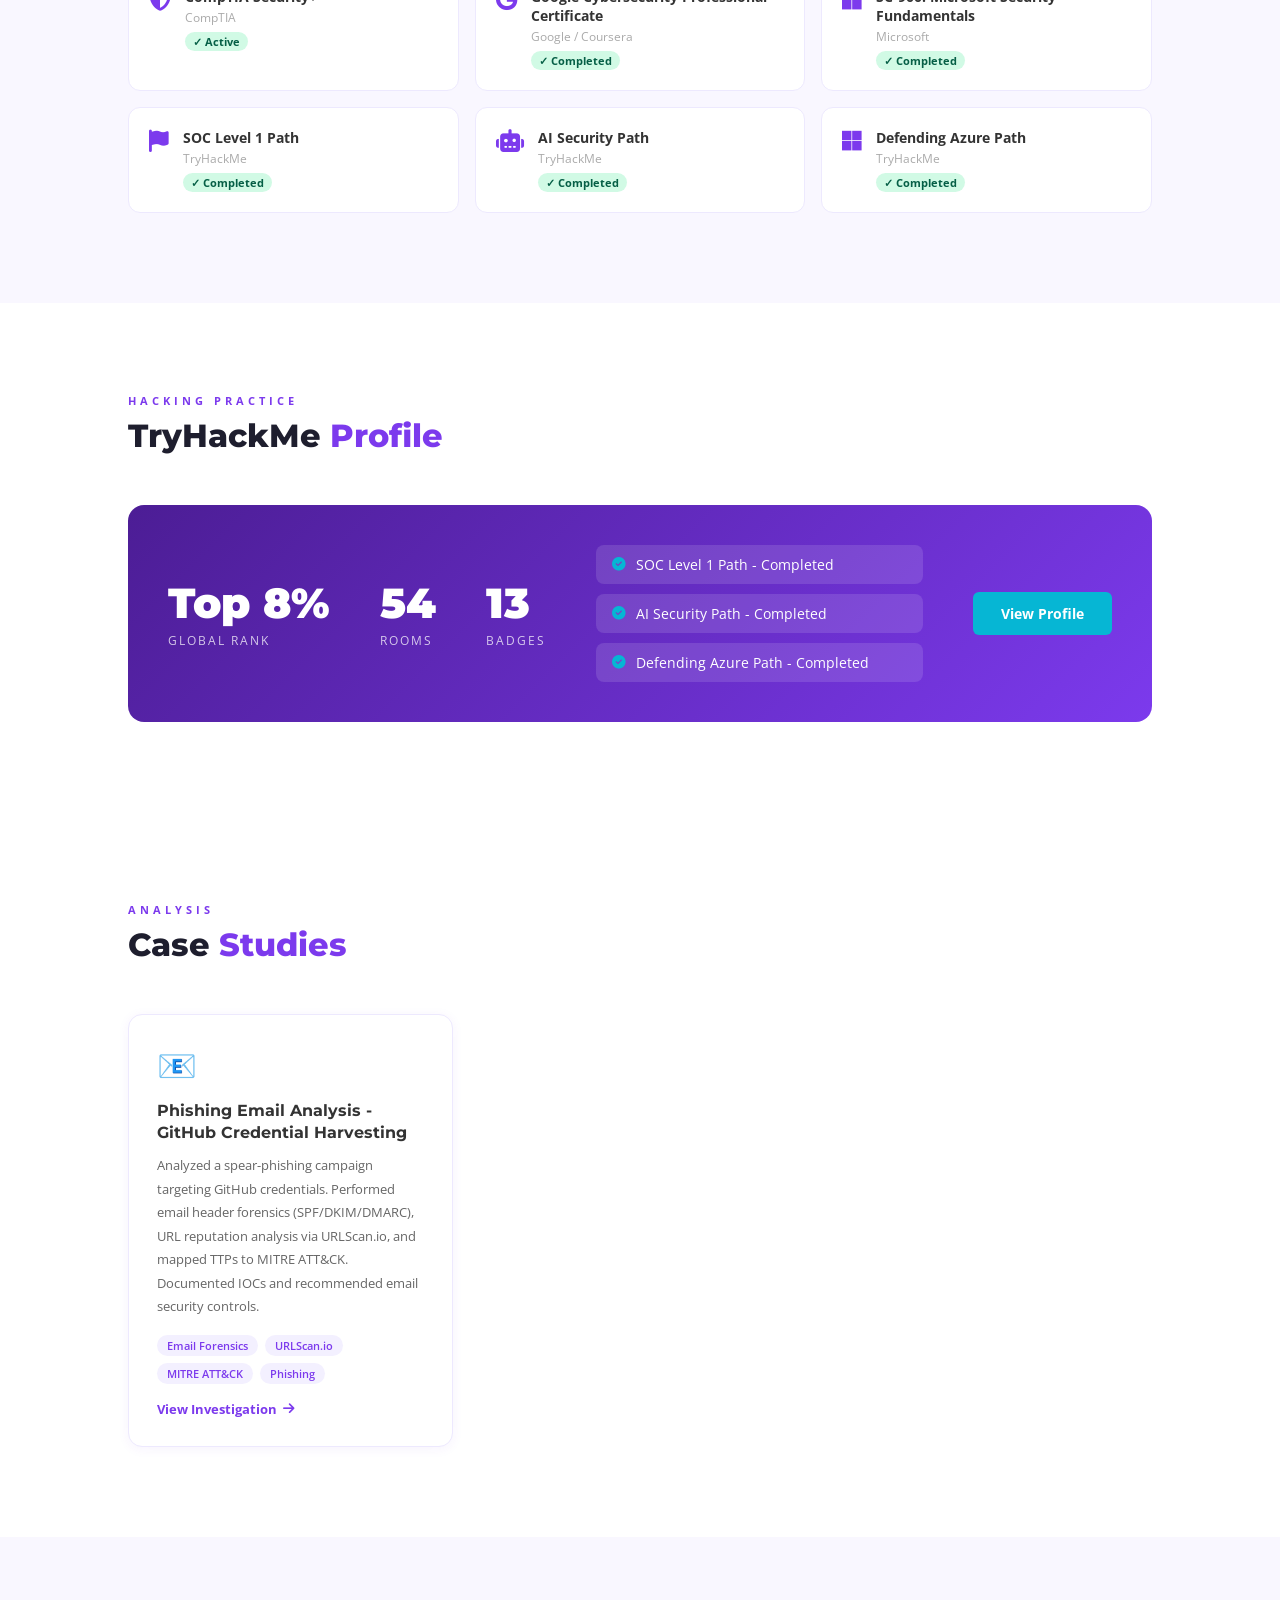
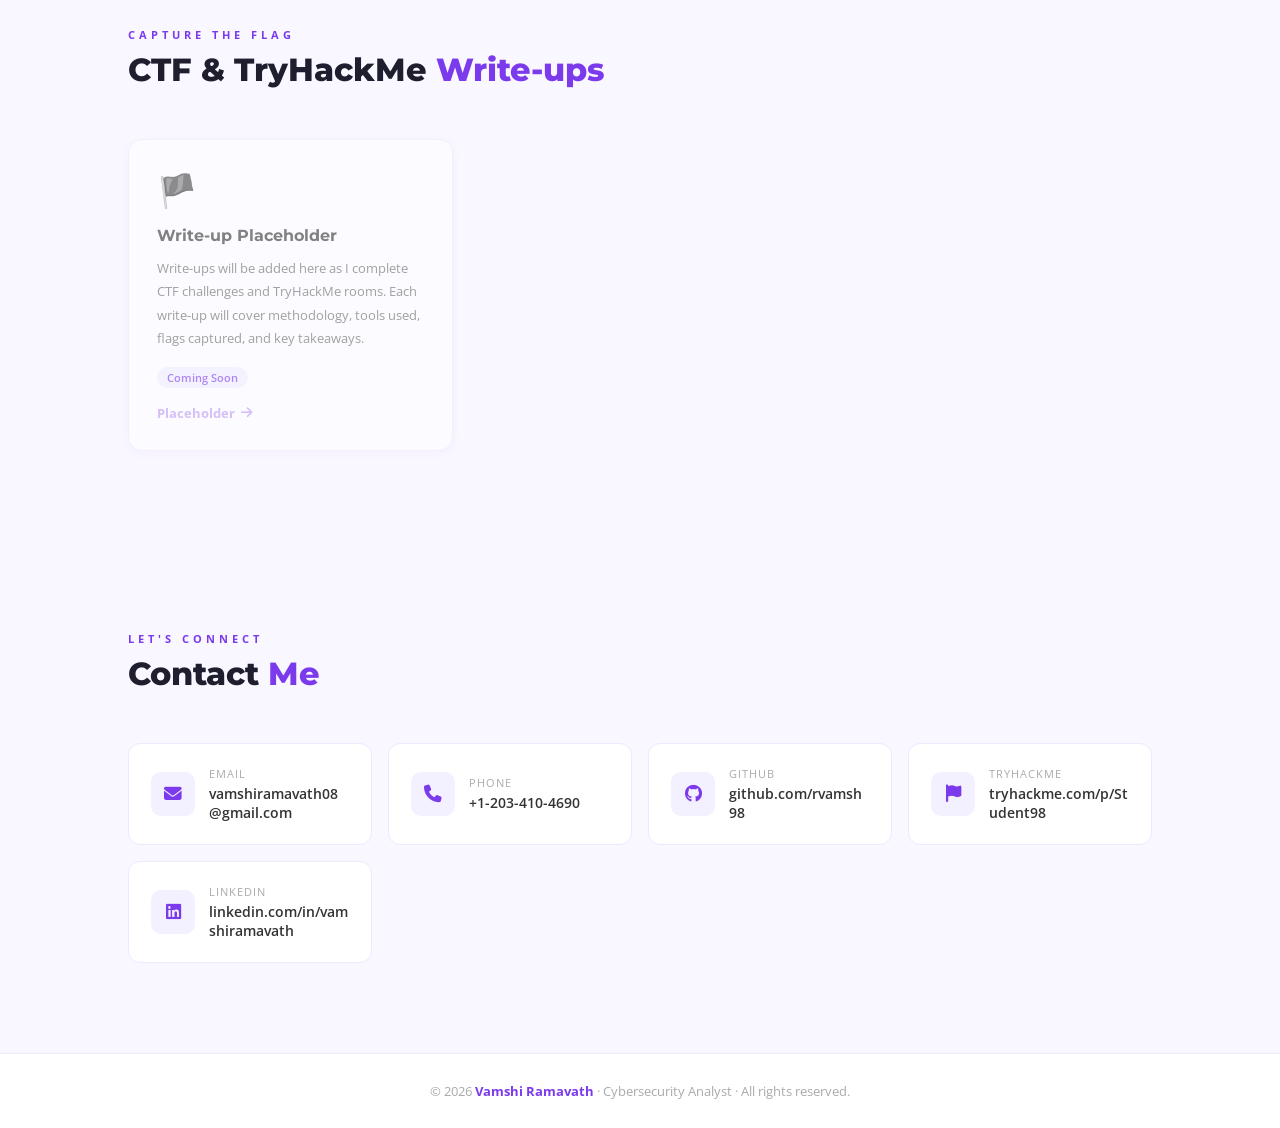
==== commit 7fe3b94e: "update-experience" ====
--- a/index.html
+++ b/index.html
@@ -3,7 +3,7 @@
 <head>
   <meta charset="UTF-8"/>
   <meta name="viewport" content="width=device-width, initial-scale=1.0"/>
-  <title>Vamshi Ramavath — Portfolio</title>
+  <title>Vamshi Ramavath - Portfolio</title>
   <link rel="icon" type="image/x-icon" href="favicon.ico">
   <link href="https://fonts.googleapis.com/css2?family=Montserrat:wght@300;400;600;700;900&family=Open+Sans:wght@300;400;600&display=swap" rel="stylesheet"/>
   <link rel="stylesheet" href="https://cdnjs.cloudflare.com/ajax/libs/font-awesome/6.5.0/css/all.min.css"/>
@@ -39,7 +39,7 @@
       display:flex;align-items:center;justify-content:flex-end;
       overflow:hidden;
     }
-    /* background layer — user photo or gradient */
+    /* background layer - user photo or gradient */
     .hero-bg{
       position:absolute;inset:0;
       background:linear-gradient(135deg,#1a0533 0%,#2d1b69 40%,#4c1d95 70%,#6d28d9 100%);
@@ -63,7 +63,7 @@
       position:absolute;inset:0;
       background:linear-gradient(to right, rgba(0,0,0,0.55) 0%, rgba(0,0,0,0.75) 100%);
     }
-    /* glass overlay — swap by adding .glass class to .hero-overlay */
+    /* glass overlay - swap by adding .glass class to .hero-overlay */
     .hero-overlay.glass{background:transparent;}
     .hero-glass-panel{
       position:absolute;right:0;top:0;bottom:0;width:55%;
@@ -374,8 +374,8 @@
   <h2 class="section-title">About <span>Me</span></h2>
   <div class="profile-grid">
     <div class="profile-text">
-      <p>I'm a Cybersecurity Analyst passionate about defending organizations against modern threats. With deep expertise in SIEM platforms like Splunk, Elastic Stack, and Microsoft Sentinel, I build detection logic that actually works, high fidelity, low noise.</p>
-      <p>My work spans threat hunting, incident response, DLP investigation, and blue-team security operations. I've investigated live phishing campaigns, reconstructed attack timelines, and built SOC monitoring environments processing 10,000+ daily security events.</p>
+      <p>I'm a Cybersecurity Analyst passionate about defending organizations against modern threats. Currently an IT Cybersecurity Analyst Intern at KGS Technology Group, where I triage EDR and Snort IDS alerts, perform root-cause analysis, and document incidents in ServiceNow.</p>
+      <p>Previously a Cybersecurity Analyst at SVS Enterprises, I monitored 24x7 SOC alerts across Splunk and Microsoft Sentinel, investigated phishing campaigns and malicious IOCs, and authored 26 custom Snort detection rules mapped to MITRE ATT&CK - cutting false positives by 40% while maintaining 85% true-positive accuracy.</p>
       <p>Graduated with my MS in Cybersecurity & Networks at the University of New Haven, authorized to work in the U.S. Open to on-site and hybrid SOC/security analyst roles.</p>
     </div>
     <div class="profile-info">
@@ -411,15 +411,15 @@
   <h2 class="section-title">My <span>Education</span></h2>
   <div class="timeline">
     <div class="tl-item reveal">
-      <div class="tl-date">Jan 2024 — May 2026</div>
+      <div class="tl-date">Jan 2024 - May 2026</div>
       <div class="tl-title">Master of Science in Cybersecurity & Networks</div>
       <div class="tl-org">University of New Haven</div>
-      <div class="tl-loc"><i class="fas fa-map-marker-alt" style="color:#7c3aed;margin-right:5px;font-size:0.7rem"></i>West Haven, CT — USA</div>
+      <div class="tl-loc"><i class="fas fa-map-marker-alt" style="color:#7c3aed;margin-right:5px;font-size:0.7rem"></i>West Haven, CT - USA</div>
       <div class="tl-desc">Advanced graduate program covering network security, threat intelligence, digital forensics, and security operations. Hands-on with enterprise SIEM platforms, IDS/IPS systems, cloud security tools, and real-world incident response scenarios.</div>
     </div>
     <div class="tl-item reveal reveal-d1">
-      <div class="tl-date">2019 — 2022</div>
-      <div class="tl-title">Bachelor of Technology — Civil Engineering</div>
+      <div class="tl-date">2019 - 2022</div>
+      <div class="tl-title">Bachelor of Technology - Civil Engineering</div>
       <div class="tl-org">Siddhartha Institution of Technology</div>
       <div class="tl-loc"><i class="fas fa-map-marker-alt" style="color:#7c3aed;margin-right:5px;font-size:0.7rem"></i>Telangana, India</div>
       <div class="tl-desc">Three-year undergraduate program with foundational training in engineering principles, project management, and analytical problem-solving.</div>
@@ -497,22 +497,30 @@
   <h2 class="section-title">My <span>Experience</span></h2>
   <div class="timeline">
     <div class="tl-item reveal reveal-d1">
-      <div class="tl-date">Jun 2025 — Jun 2026</div>
-      <div class="tl-title">Student Worker</div>
-      <div class="tl-org">Sodexo / University of New Haven</div>
-      <div class="tl-loc"><i class="fas fa-map-marker-alt" style="color:#7c3aed;margin-right:5px;font-size:0.7rem"></i>West Haven, CT — USA</div>
-      <div class="tl-desc">Managed daily operational tasks, inventory tracking, and customer service delivery in a high-volume campus dining facility.
-
-Enforced health, safety, and sanitation protocols while maintaining compliance with institutional operational standards.
-
-Collaborated effectively within a fast-paced team environment under strict time constraints.</div>
+      <div class="tl-date">Jan 2026 - Present</div>
+      <div class="tl-title">IT Cybersecurity Analyst Intern</div>
+      <div class="tl-org">KGS Technology Group</div>
+      <div class="tl-loc"><i class="fas fa-map-marker-alt" style="color:#7c3aed;margin-right:5px;font-size:0.7rem"></i>Remote - USA</div>
+      <div class="tl-desc">Monitor work queues and triage EDR and Snort IDS alerts across endpoint and network devices, assessing validity and scope before escalating confirmed threats per SOPs and SLA windows.
+
+Perform root-cause analysis on flagged activity, correlating log sources to confirm malicious behavior and determine appropriate escalation path.
+
+Document triage details, technical findings, and remediation actions in ServiceNow for audit-ready incident recordkeeping.
+
+Led peer training for new technicians on investigation, escalation, and documentation procedures, improving onboarding consistency.</div>
     </div>
     <div class="tl-item reveal reveal-d2">
-      <div class="tl-date">Nov 2022 — Aug 2023</div>
-      <div class="tl-title">Digital Forensics Investigator (Support Role)</div>
-      <div class="tl-org">Law Enforcement Agency</div>
+      <div class="tl-date">Aug 2022 - Dec 2023</div>
+      <div class="tl-title">Cybersecurity Analyst</div>
+      <div class="tl-org">SVS Enterprises</div>
       <div class="tl-loc"><i class="fas fa-map-marker-alt" style="color:#7c3aed;margin-right:5px;font-size:0.7rem"></i>India, Telangana</div>
-      <div class="tl-desc">Supported 25+ digital forensic investigations — reconstructed attack timelines via Windows registry, event log, and file system analysis. Produced evidence-backed reports with IOCs and remediation actions used in active case investigations.</div>
+      <div class="tl-desc">Monitored and investigated security alerts across endpoint, firewall, IDS/IPS, and email gateway sources in a 24x7 SOC using Splunk and Microsoft Sentinel, correlating data to distinguish true positives from false positives under SLA-driven timelines.
+
+Investigated phishing emails and malicious domains/URLs/IPs using OSINT and sandbox analysis tools, documenting findings and remediation recommendations in clear incident reports.
+
+Authored 26 custom Snort IDS detection rules mapped to MITRE ATT&CK, reducing false-positive alerts by 40% while maintaining 85% true-positive accuracy through iterative tuning.
+
+Owned alert triage from detection through resolution for lower-severity incidents while collaborating with senior/Tier 2 analysts on high-severity investigations, tracking event status and business impact.</div>
     </div>
   </div>
 </section>
@@ -593,7 +601,7 @@
     <div class="proj-card">
       <div class="proj-icon">🛡️</div>
       <div class="proj-title">Threat-Informed SOC Monitoring & Detection Dashboard</div>
-      <div class="proj-desc">Deployed a 3-tier security monitoring environment (Kali → Windows/Sysmon → Ubuntu SIEM) ingesting 10,000+ daily events. Engineered 26 custom Snort rules mapped to MITRE ATT&CK — achieving 85% true-positive accuracy and 40% false-positive reduction. Produced 25+ incident reports with IOCs and escalation decisions.</div>
+      <div class="proj-desc">Deployed a 3-tier security monitoring environment (Kali → Windows/Sysmon → Ubuntu SIEM) ingesting 10,000+ daily events. Engineered 26 custom Snort rules mapped to MITRE ATT&CK - achieving 85% true-positive accuracy and 40% false-positive reduction. Produced 25+ incident reports with IOCs and escalation decisions.</div>
       <div class="proj-tags">
         <span class="proj-tag">Splunk</span><span class="proj-tag">Snort IDS</span><span class="proj-tag">Sysmon</span><span class="proj-tag">Wireshark</span><span class="proj-tag">MITRE ATT&CK</span><span class="proj-tag">Nessus</span>
       </div>
@@ -612,7 +620,7 @@
 
     <div class="proj-card">
       <div class="proj-icon">🤖</div>
-      <div class="proj-title">AI Security Practice — LLM Threat Detection</div>
+      <div class="proj-title">AI Security Practice - LLM Threat Detection</div>
       <div class="proj-desc">Practiced LLM prompt injection, adversarial ML, and insecure output handling mapped to OWASP LLM Top 10. Built detection logic for AI-specific threats extending MITRE ATT&CK to ML attack surfaces. Aligned to CIS Controls v8 for emerging threat detection.</div>
       <div class="proj-tags">
         <span class="proj-tag">OWASP LLM Top 10</span><span class="proj-tag">TryHackMe</span><span class="proj-tag">MITRE ATT&CK</span><span class="proj-tag">CIS Controls v8</span>
@@ -622,7 +630,7 @@
 
     <div class="proj-card">
       <div class="proj-icon">☁️</div>
-      <div class="proj-title">Defending Azure — Cloud Security Lab</div>
+      <div class="proj-title">Defending Azure - Cloud Security Lab</div>
       <div class="proj-desc">Hands-on Microsoft Sentinel KQL detection, Defender for Endpoint EDR investigation, and Entra ID identity threat analysis in a cloud-native environment. Real-world cloud SOC workflows via TryHackMe Defending Azure path.</div>
       <div class="proj-tags">
         <span class="proj-tag">Microsoft Sentinel</span><span class="proj-tag">Defender for Endpoint</span><span class="proj-tag">Entra ID</span><span class="proj-tag">KQL</span><span class="proj-tag">Azure</span>
@@ -656,9 +664,9 @@
     <div class="thm-stat"><span class="num">54</span><span class="lbl">Rooms</span></div>
     <div class="thm-stat"><span class="num">13</span><span class="lbl">Badges</span></div>
     <div class="thm-paths">
-      <div class="thm-path"><i class="fas fa-check-circle"></i> SOC Level 1 Path — Completed</div>
-      <div class="thm-path"><i class="fas fa-check-circle"></i> AI Security Path — Completed</div>
-      <div class="thm-path"><i class="fas fa-check-circle"></i> Defending Azure Path — Completed</div>
+      <div class="thm-path"><i class="fas fa-check-circle"></i> SOC Level 1 Path - Completed</div>
+      <div class="thm-path"><i class="fas fa-check-circle"></i> AI Security Path - Completed</div>
+      <div class="thm-path"><i class="fas fa-check-circle"></i> Defending Azure Path - Completed</div>
     </div>
     <a href="https://tryhackme.com/p/Student98" target="_blank" class="thm-btn">View Profile</a>
   </div>
@@ -671,7 +679,7 @@
   <div class="projects-grid">
     <div class="proj-card">
       <div class="proj-icon">📧</div>
-      <div class="proj-title">Phishing Email Analysis — GitHub Credential Harvesting</div>
+      <div class="proj-title">Phishing Email Analysis - GitHub Credential Harvesting</div>
       <div class="proj-desc">Analyzed a spear-phishing campaign targeting GitHub credentials. Performed email header forensics (SPF/DKIM/DMARC), URL reputation analysis via URLScan.io, and mapped TTPs to MITRE ATT&CK. Documented IOCs and recommended email security controls.</div>
       <div class="proj-tags">
         <span class="proj-tag">Email Forensics</span><span class="proj-tag">URLScan.io</span><span class="proj-tag">MITRE ATT&CK</span>        <span class="proj-tag">Phishing</span>
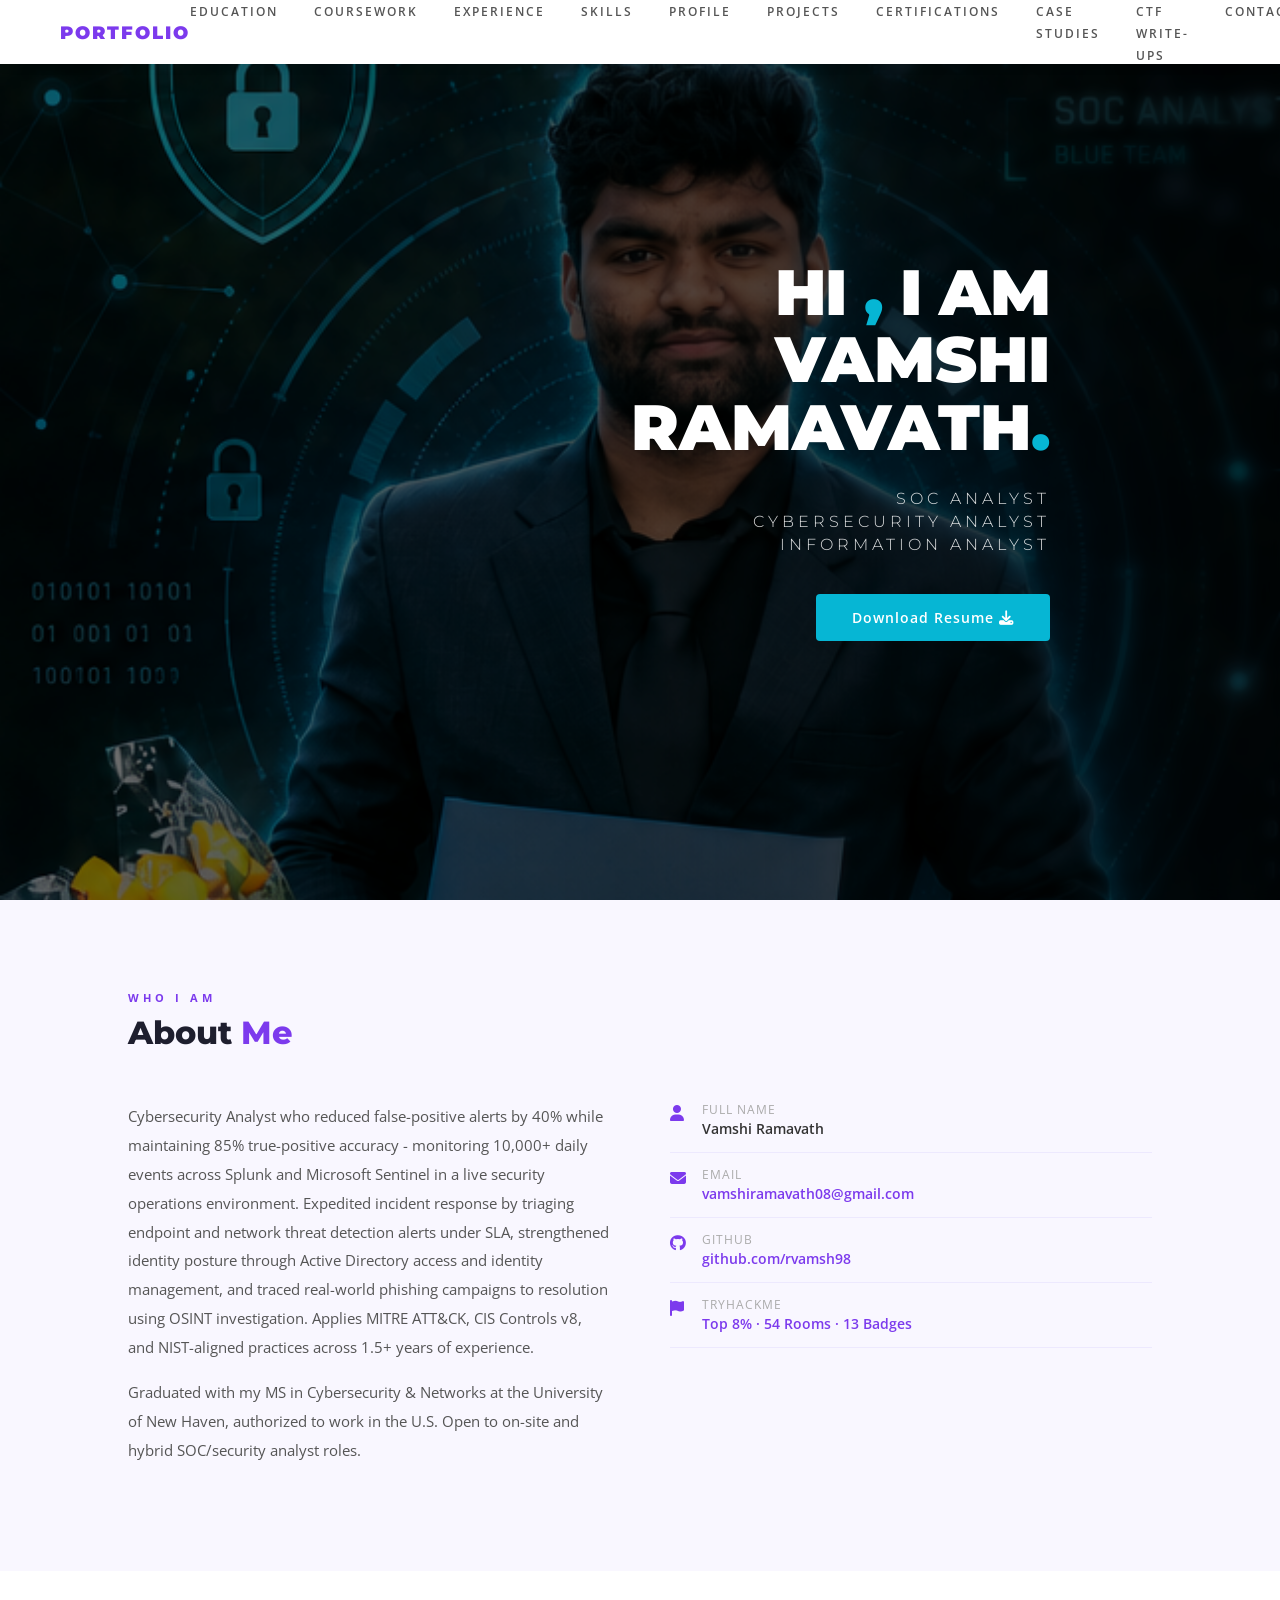
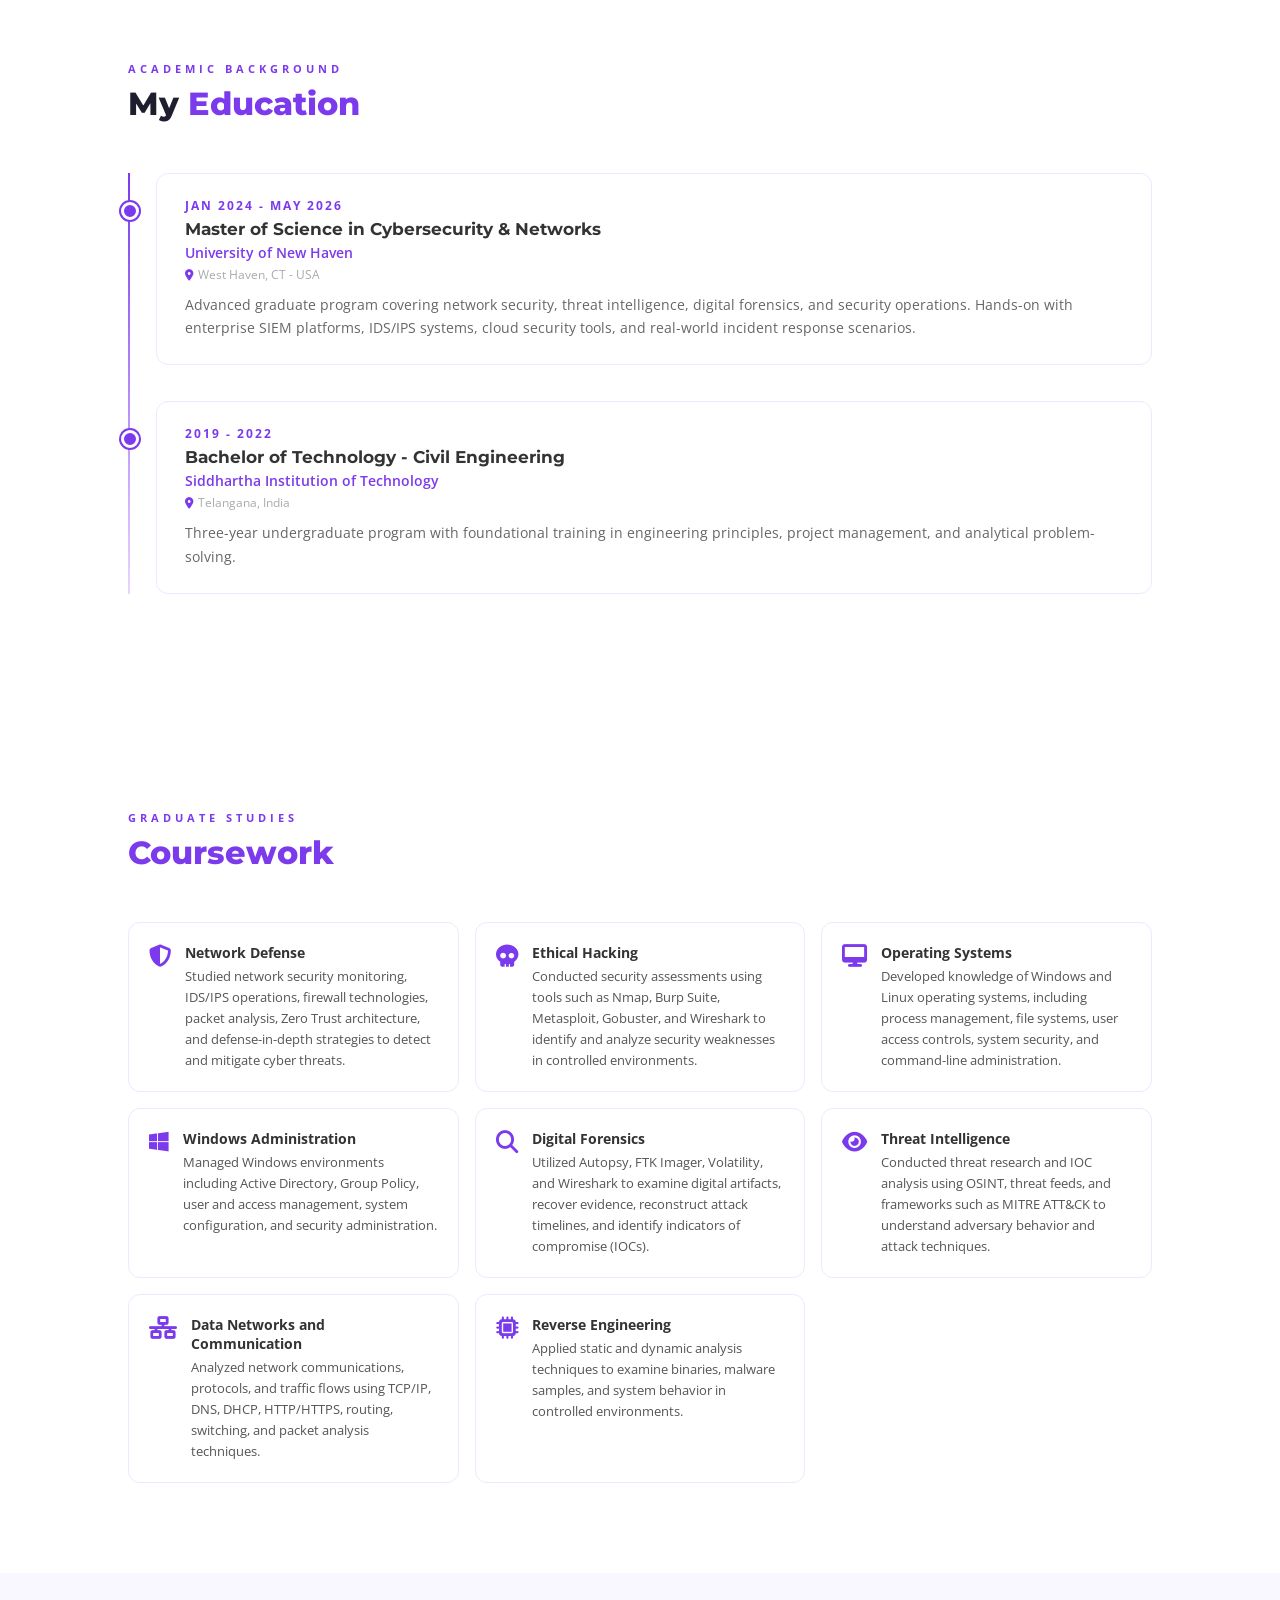
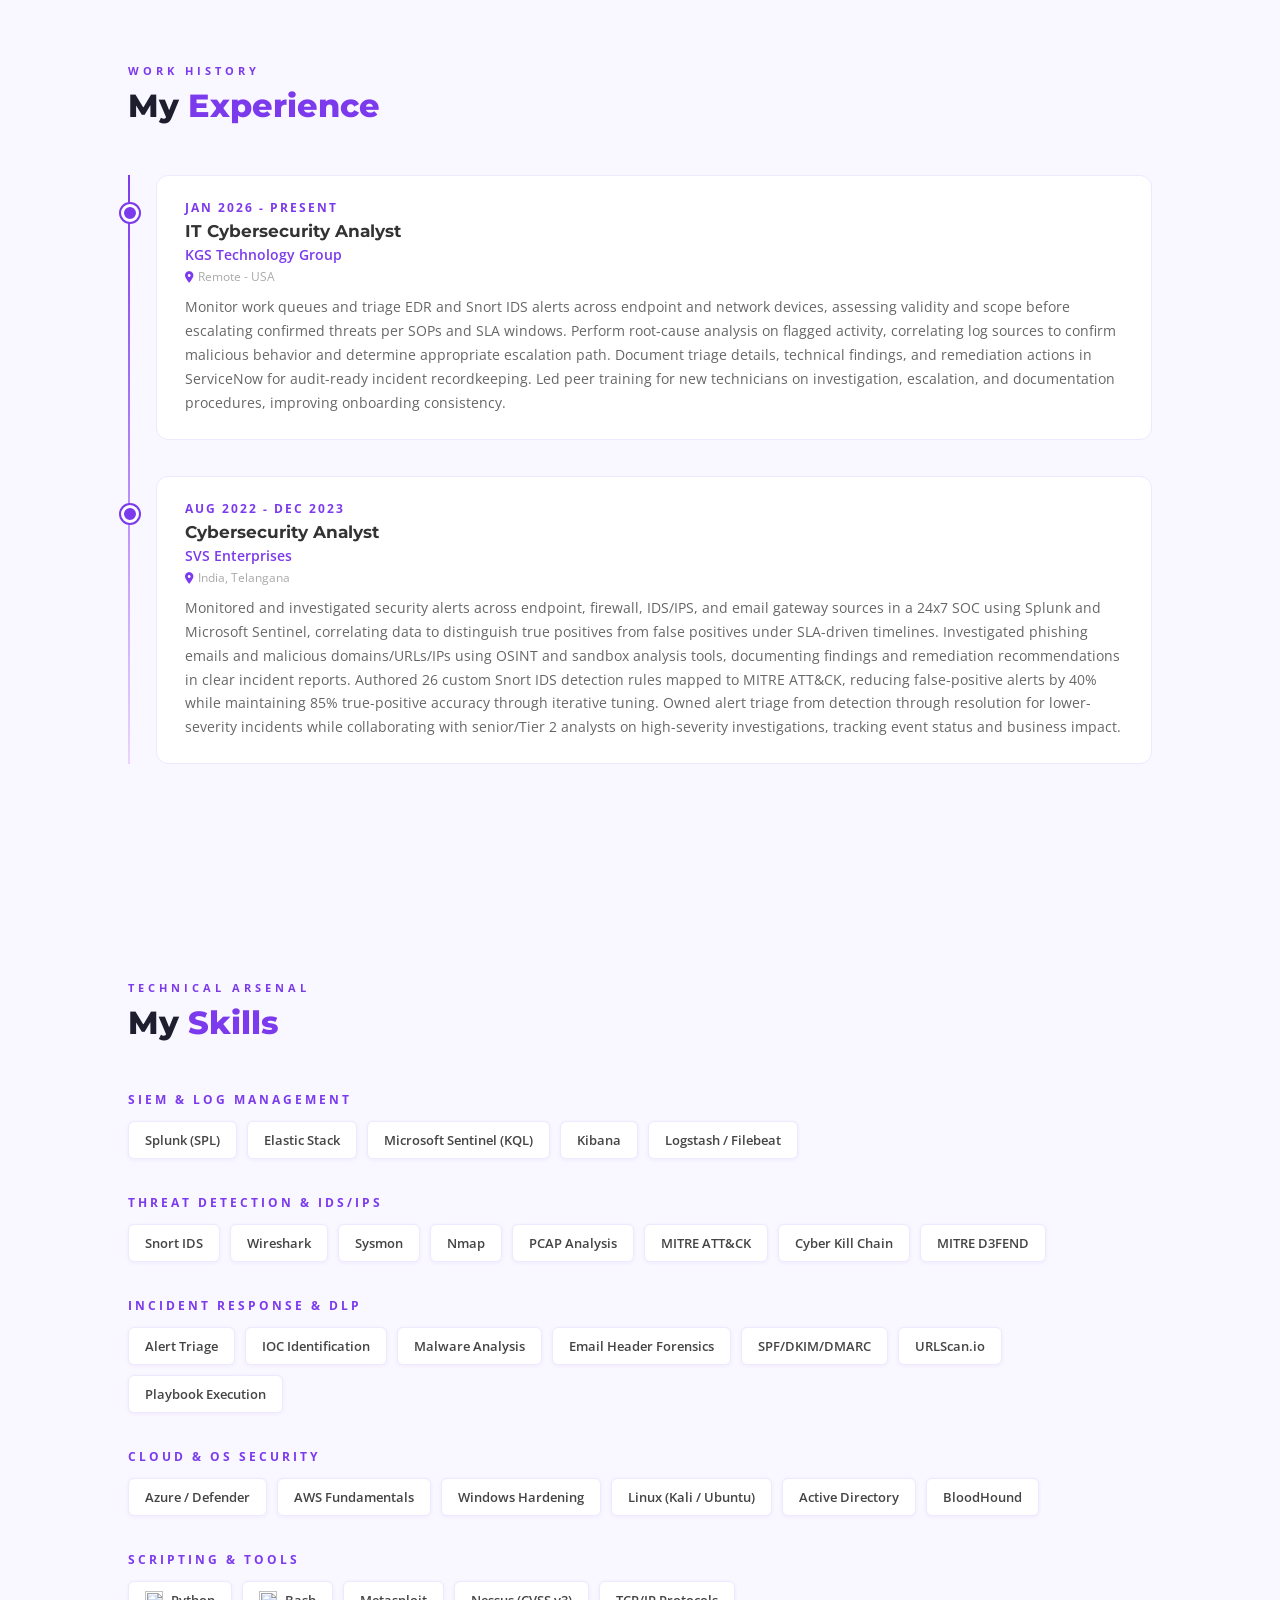
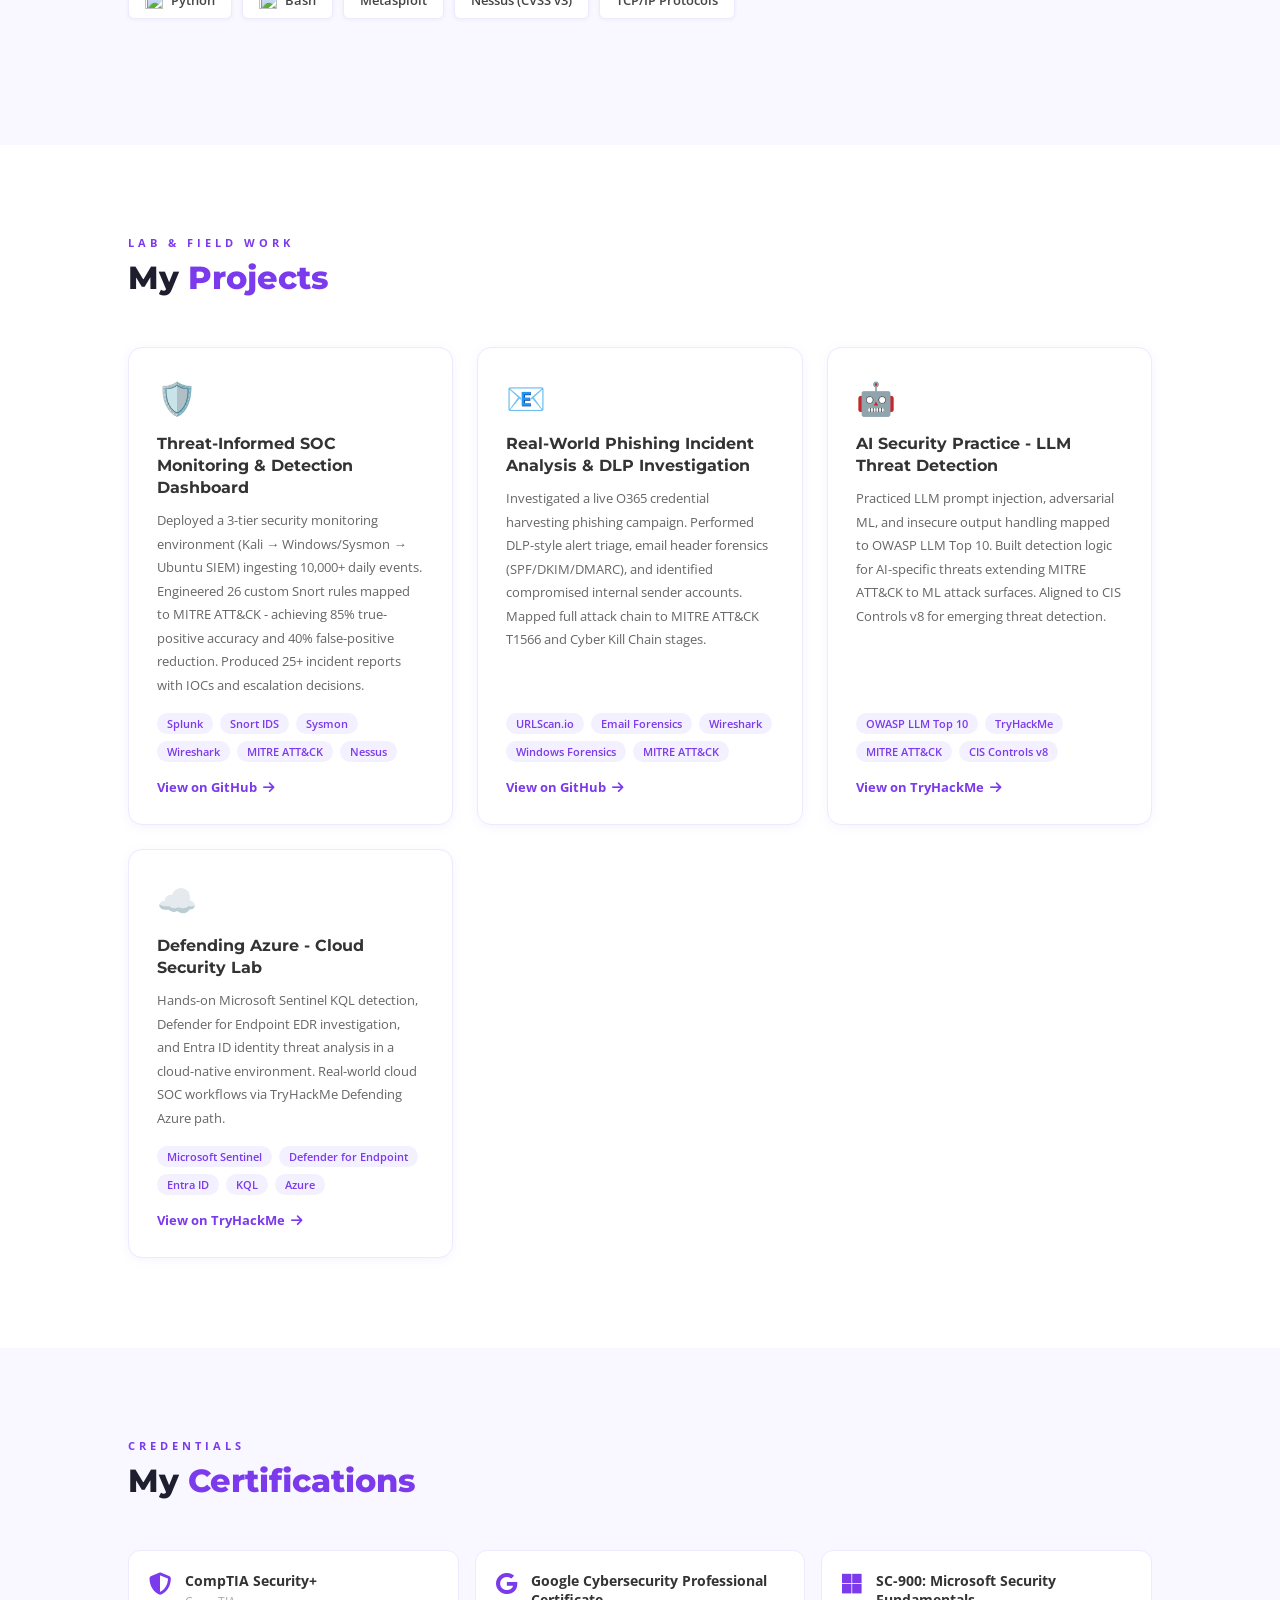
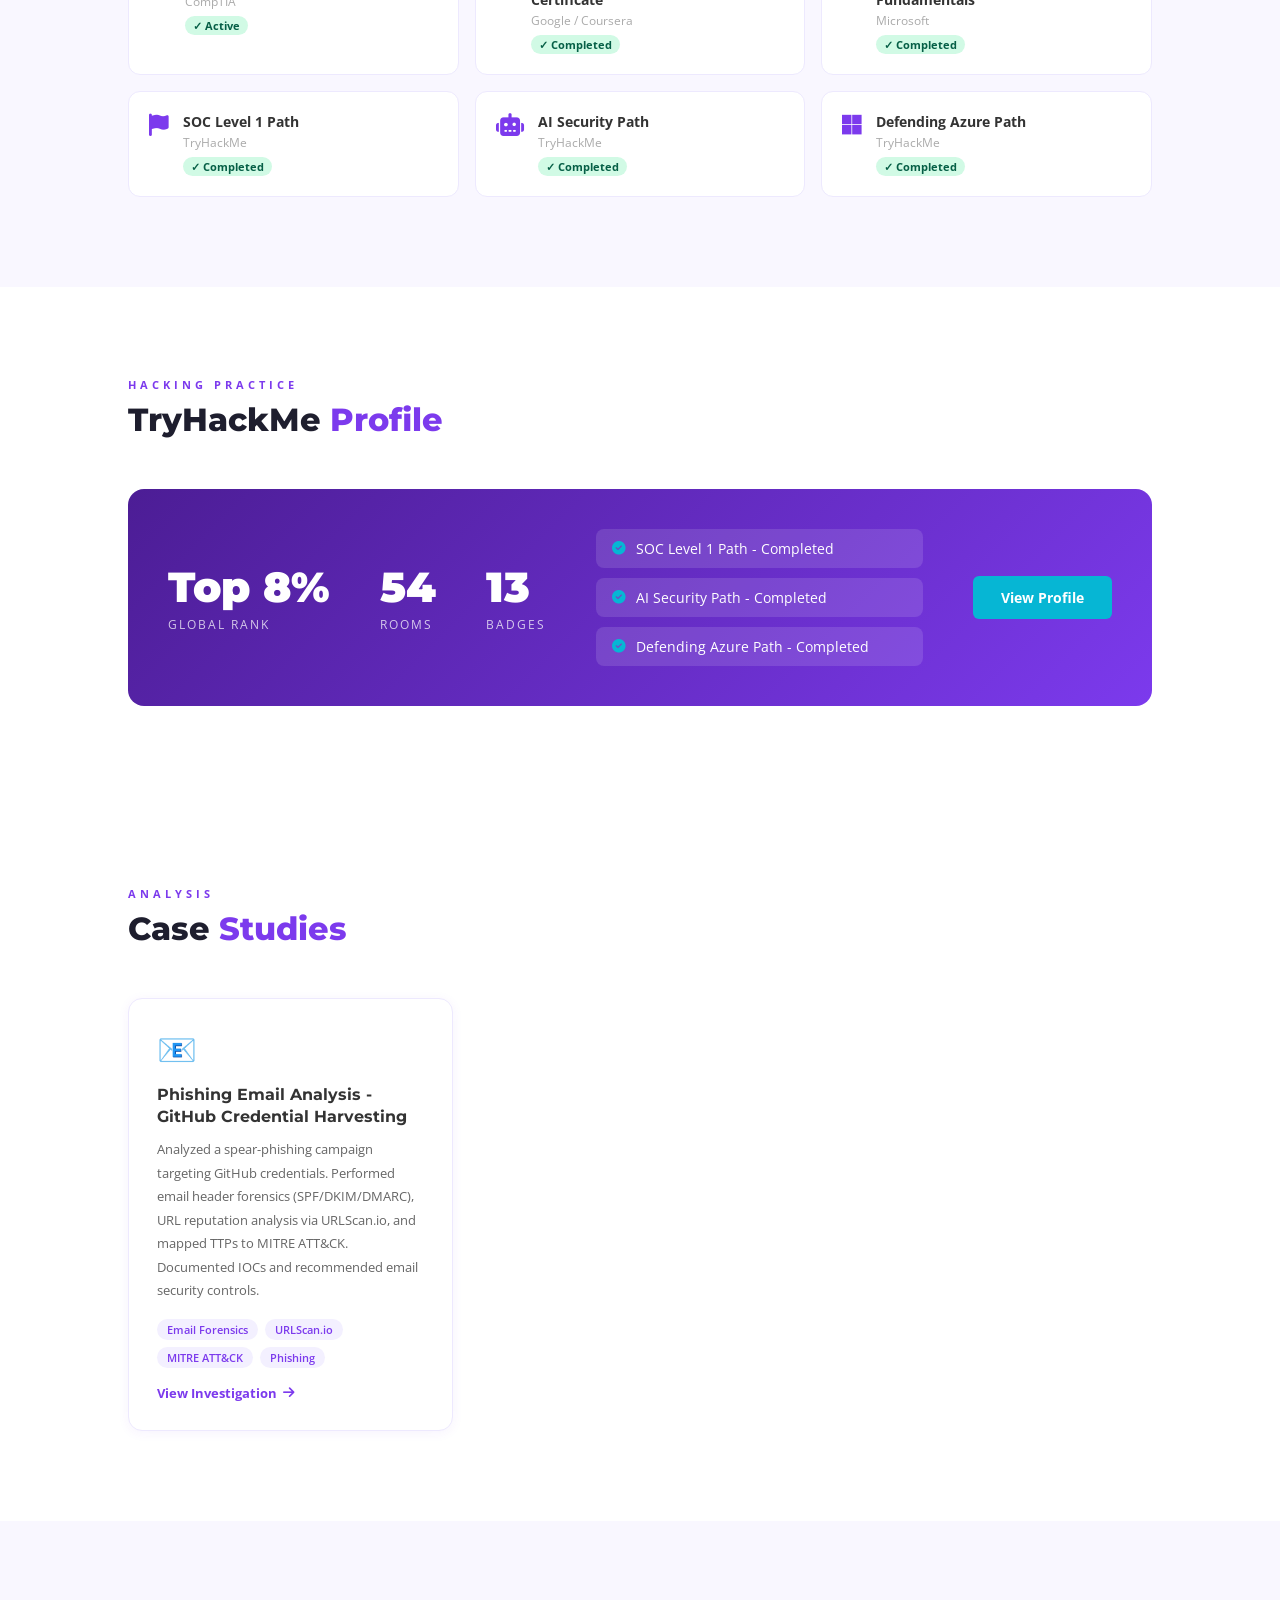
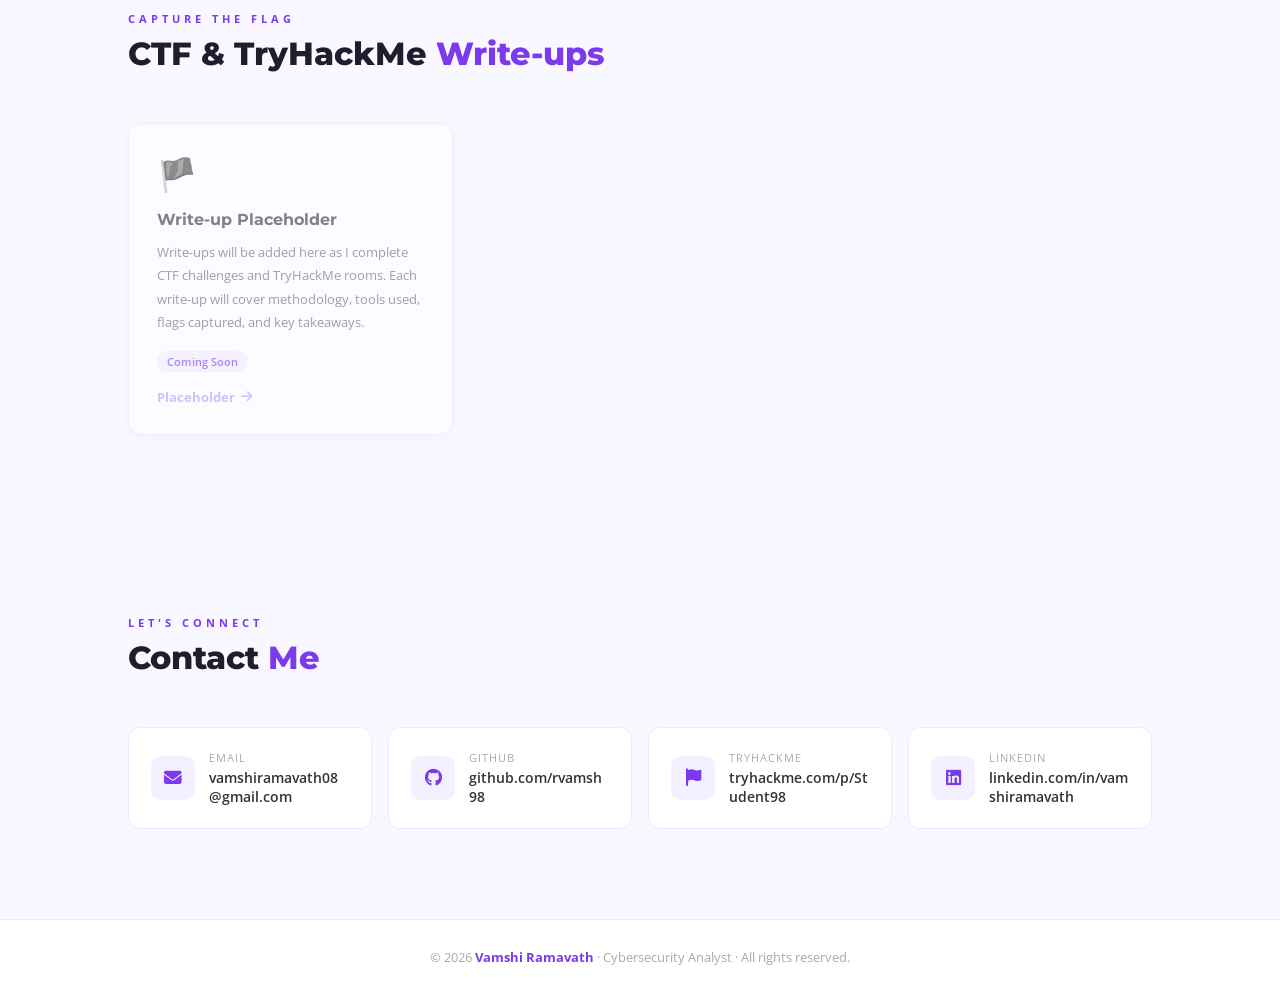
==== commit 09201929: "fix: resume & para errors" ====
--- a/index.html
+++ b/index.html
@@ -374,8 +374,7 @@
   <h2 class="section-title">About <span>Me</span></h2>
   <div class="profile-grid">
     <div class="profile-text">
-      <p>I'm a Cybersecurity Analyst passionate about defending organizations against modern threats. Currently an IT Cybersecurity Analyst Intern at KGS Technology Group, where I triage EDR and Snort IDS alerts, perform root-cause analysis, and document incidents in ServiceNow.</p>
-      <p>Previously a Cybersecurity Analyst at SVS Enterprises, I monitored 24x7 SOC alerts across Splunk and Microsoft Sentinel, investigated phishing campaigns and malicious IOCs, and authored 26 custom Snort detection rules mapped to MITRE ATT&CK - cutting false positives by 40% while maintaining 85% true-positive accuracy.</p>
+      <p>Cybersecurity Analyst who reduced false-positive alerts by 40% while maintaining 85% true-positive accuracy - monitoring 10,000+ daily events across Splunk and Microsoft Sentinel in a live security operations environment. Expedited incident response by triaging endpoint and network threat detection alerts under SLA, strengthened identity posture through Active Directory access and identity management, and traced real-world phishing campaigns to resolution using OSINT investigation. Applies MITRE ATT&CK, CIS Controls v8, and NIST-aligned practices across 1.5+ years of experience.</p>
       <p>Graduated with my MS in Cybersecurity & Networks at the University of New Haven, authorized to work in the U.S. Open to on-site and hybrid SOC/security analyst roles.</p>
     </div>
     <div class="profile-info">
@@ -387,11 +386,6 @@
         <i class="fas fa-envelope"></i>
         <div><div class="lbl">Email</div><div class="val"><a href="mailto:vamshiramavath08@gmail.com">vamshiramavath08@gmail.com</a></div></div>
       </div>
-      <div class="info-row">
-        <i class="fas fa-phone"></i>
-        <div><div class="lbl">Phone</div><div class="val">+1-203-410-4690</div></div>
-      </div>
-
       <div class="info-row">
         <i class="fab fa-github"></i>
         <div><div class="lbl">GitHub</div><div class="val"><a href="https://github.com/rvamsh98/" target="_blank">github.com/rvamsh98</a></div></div>
@@ -498,7 +492,7 @@
   <div class="timeline">
     <div class="tl-item reveal reveal-d1">
       <div class="tl-date">Jan 2026 - Present</div>
-      <div class="tl-title">IT Cybersecurity Analyst Intern</div>
+      <div class="tl-title">IT Cybersecurity Analyst</div>
       <div class="tl-org">KGS Technology Group</div>
       <div class="tl-loc"><i class="fas fa-map-marker-alt" style="color:#7c3aed;margin-right:5px;font-size:0.7rem"></i>Remote - USA</div>
       <div class="tl-desc">Monitor work queues and triage EDR and Snort IDS alerts across endpoint and network devices, assessing validity and scope before escalating confirmed threats per SOPs and SLA windows.
@@ -714,10 +708,6 @@
     <a href="mailto:vamshiramavath08@gmail.com" class="contact-card">
       <div class="contact-icon"><i class="fas fa-envelope"></i></div>
       <div><div class="contact-lbl">Email</div><div class="contact-val">vamshiramavath08@gmail.com</div></div>
-    </a>
-    <a href="tel:+12034104690" class="contact-card">
-      <div class="contact-icon"><i class="fas fa-phone"></i></div>
-      <div><div class="contact-lbl">Phone</div><div class="contact-val">+1-203-410-4690</div></div>
     </a>
     <a href="https://github.com/rvamsh98/" target="_blank" class="contact-card">
       <div class="contact-icon"><i class="fab fa-github"></i></div>
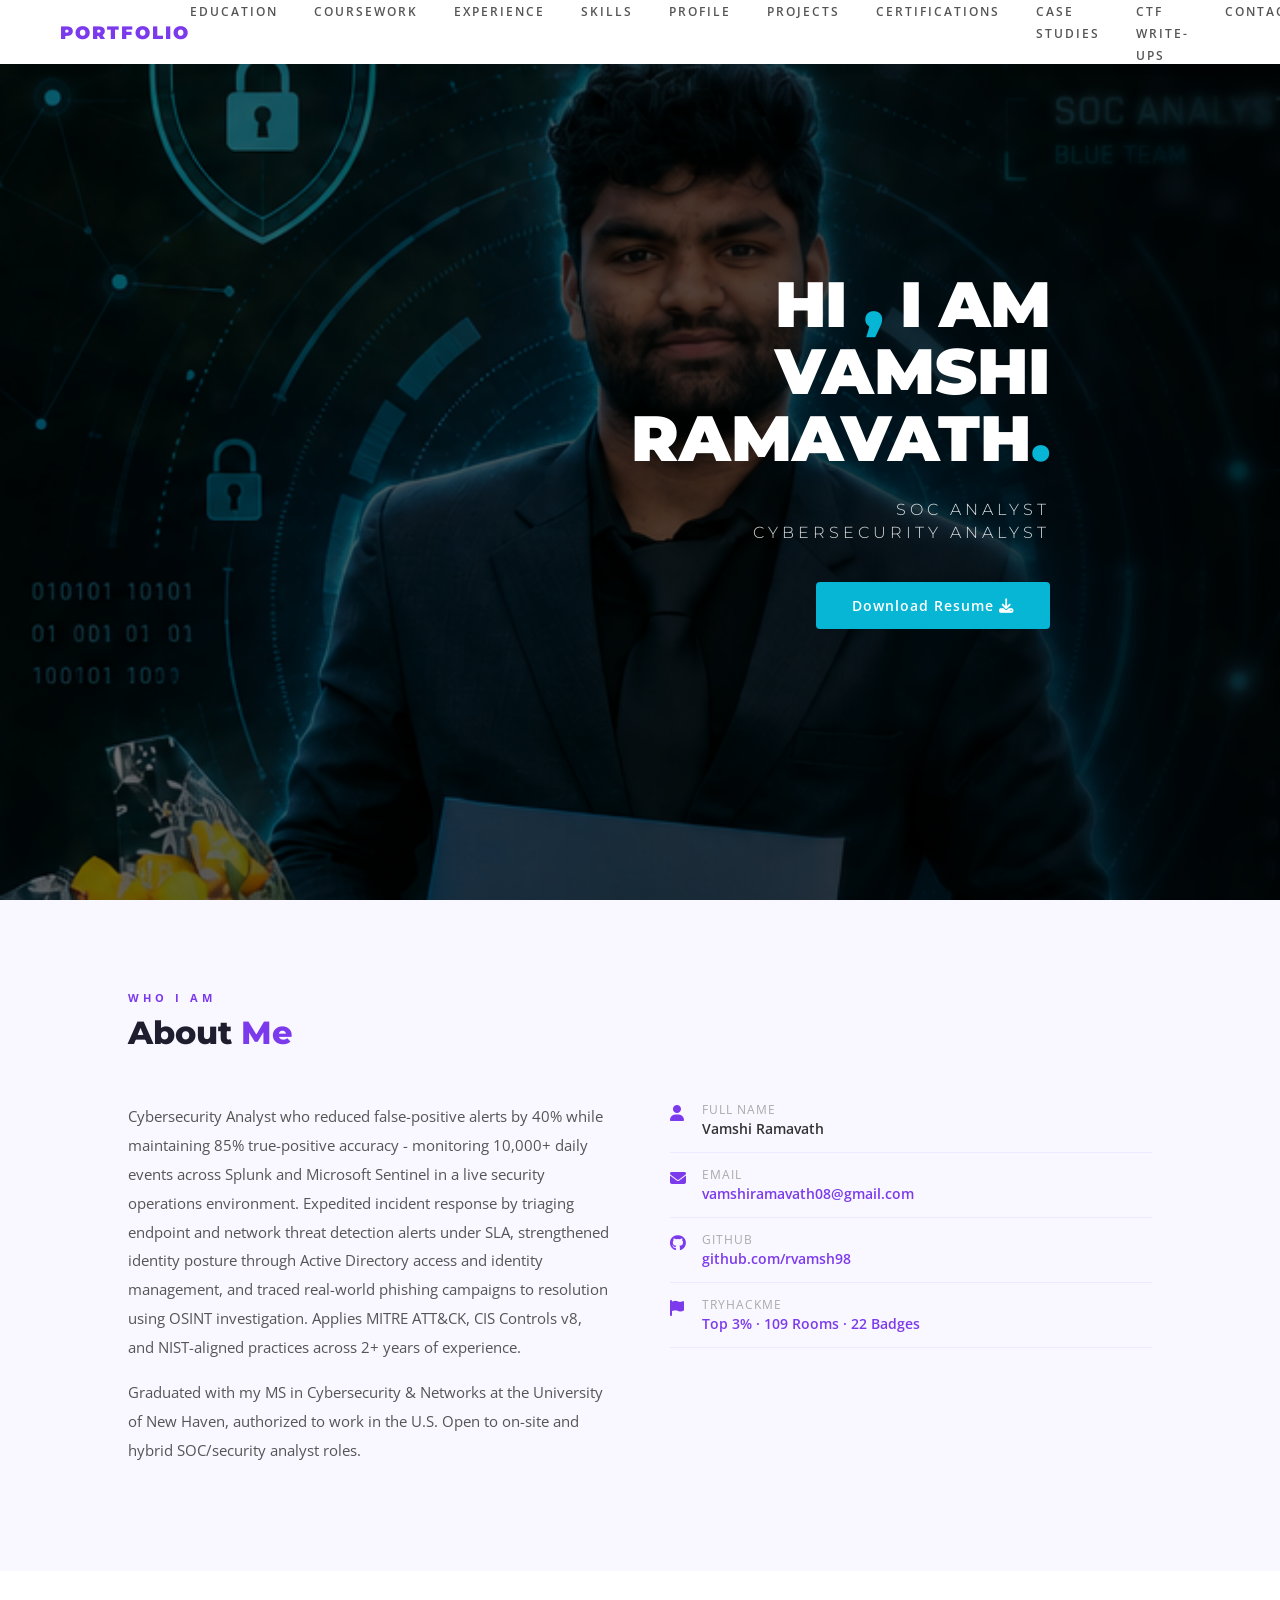
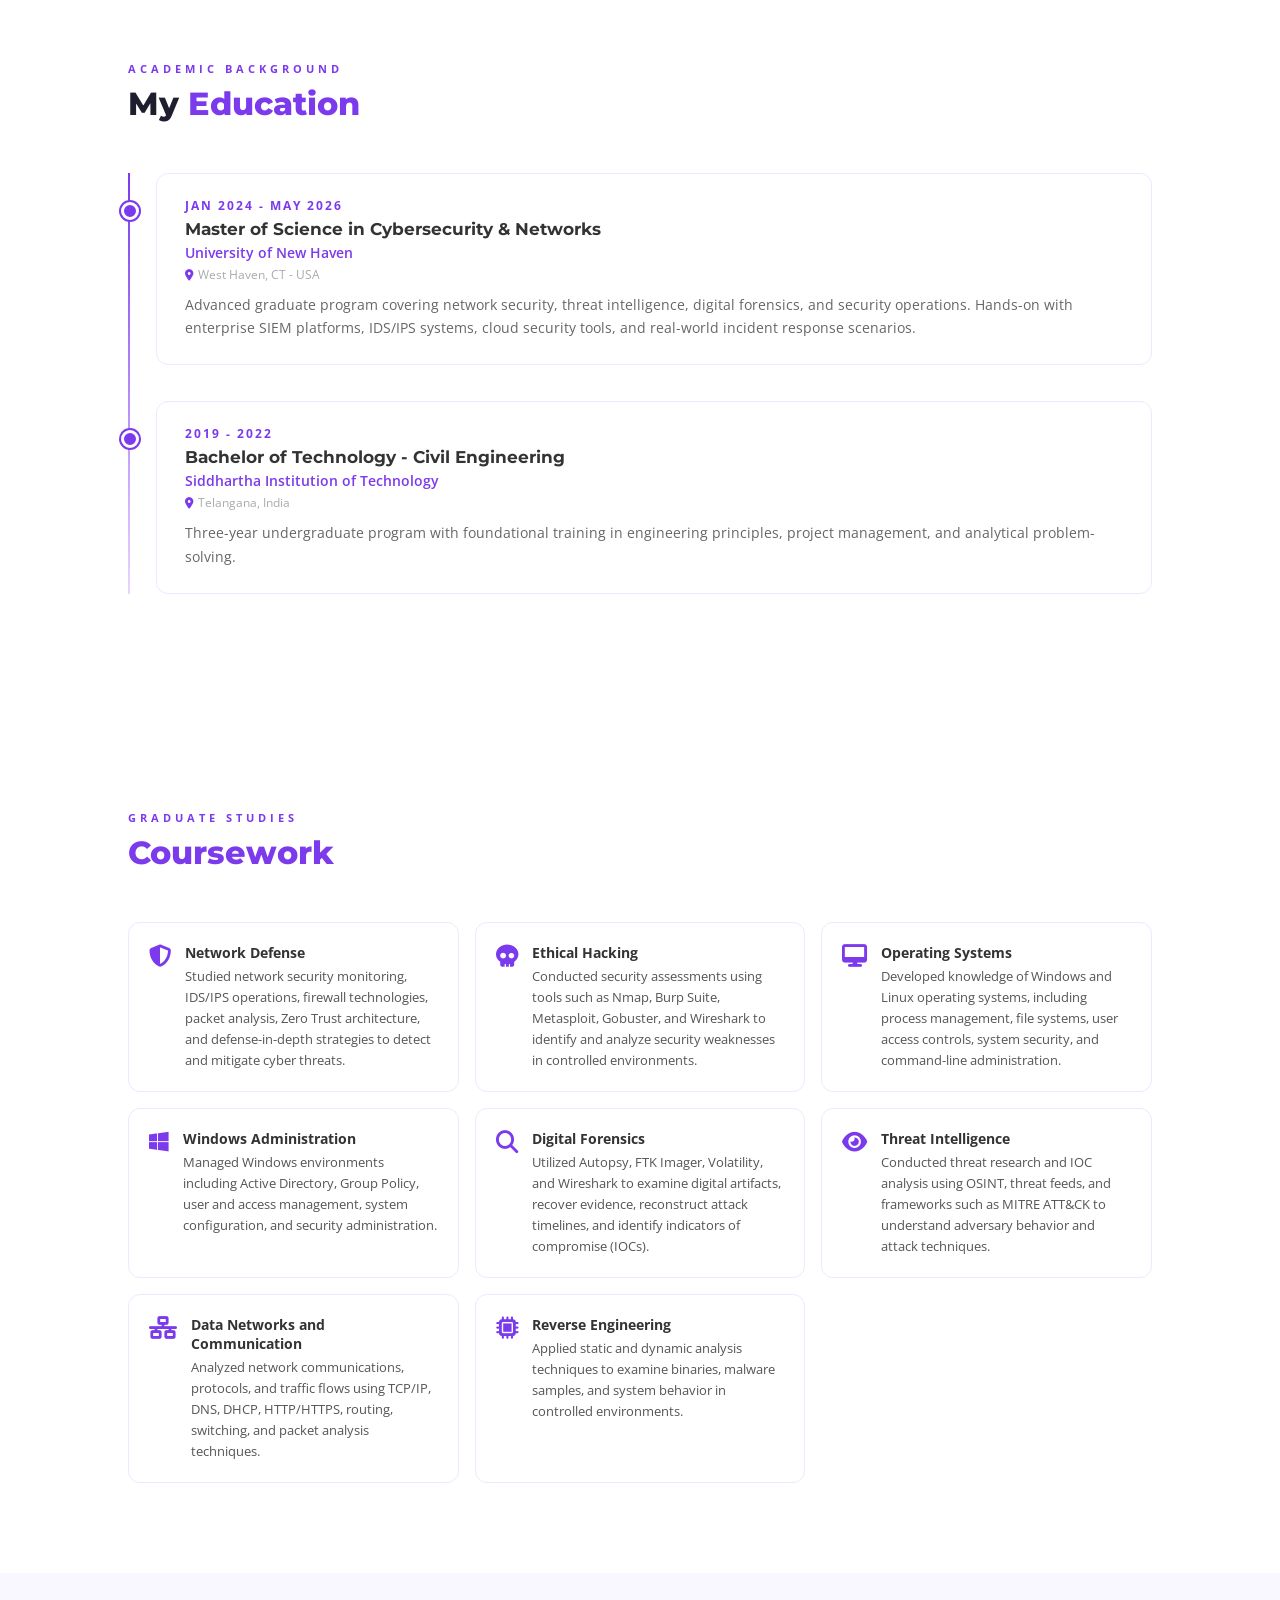
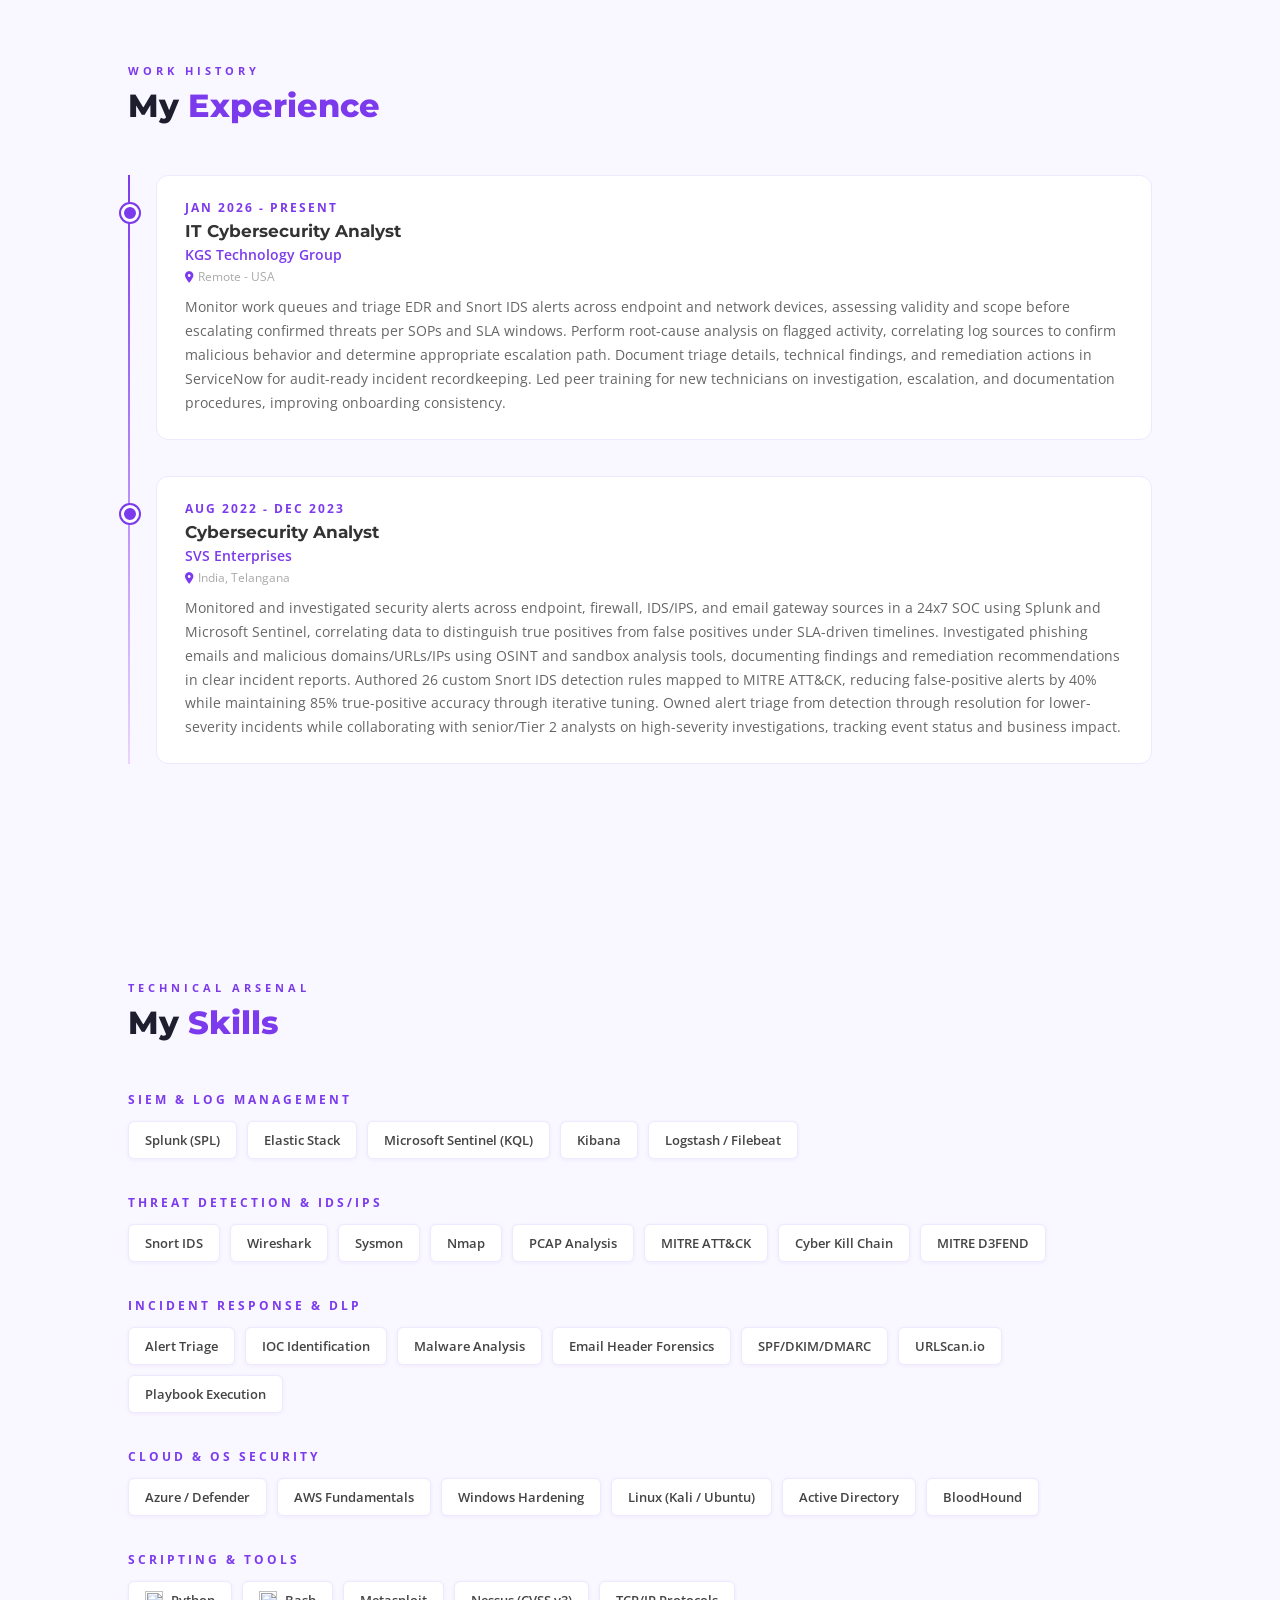
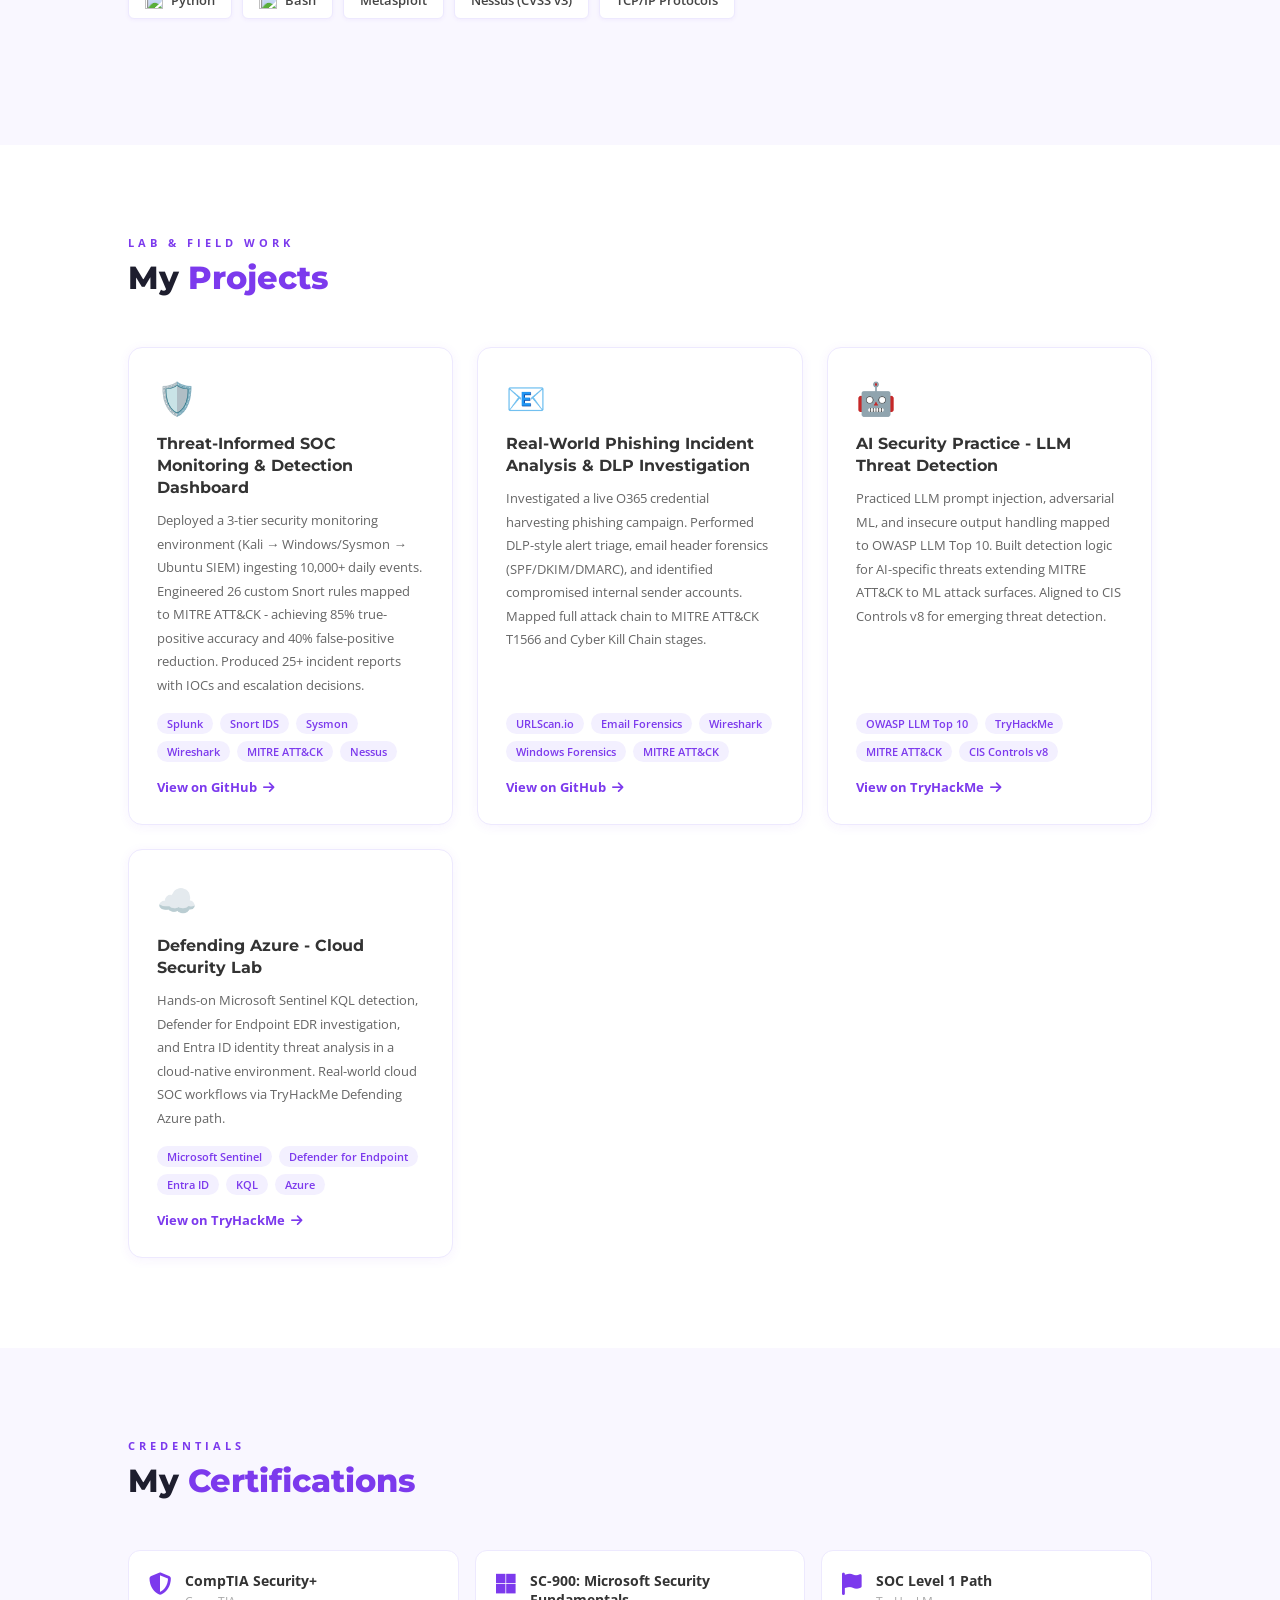
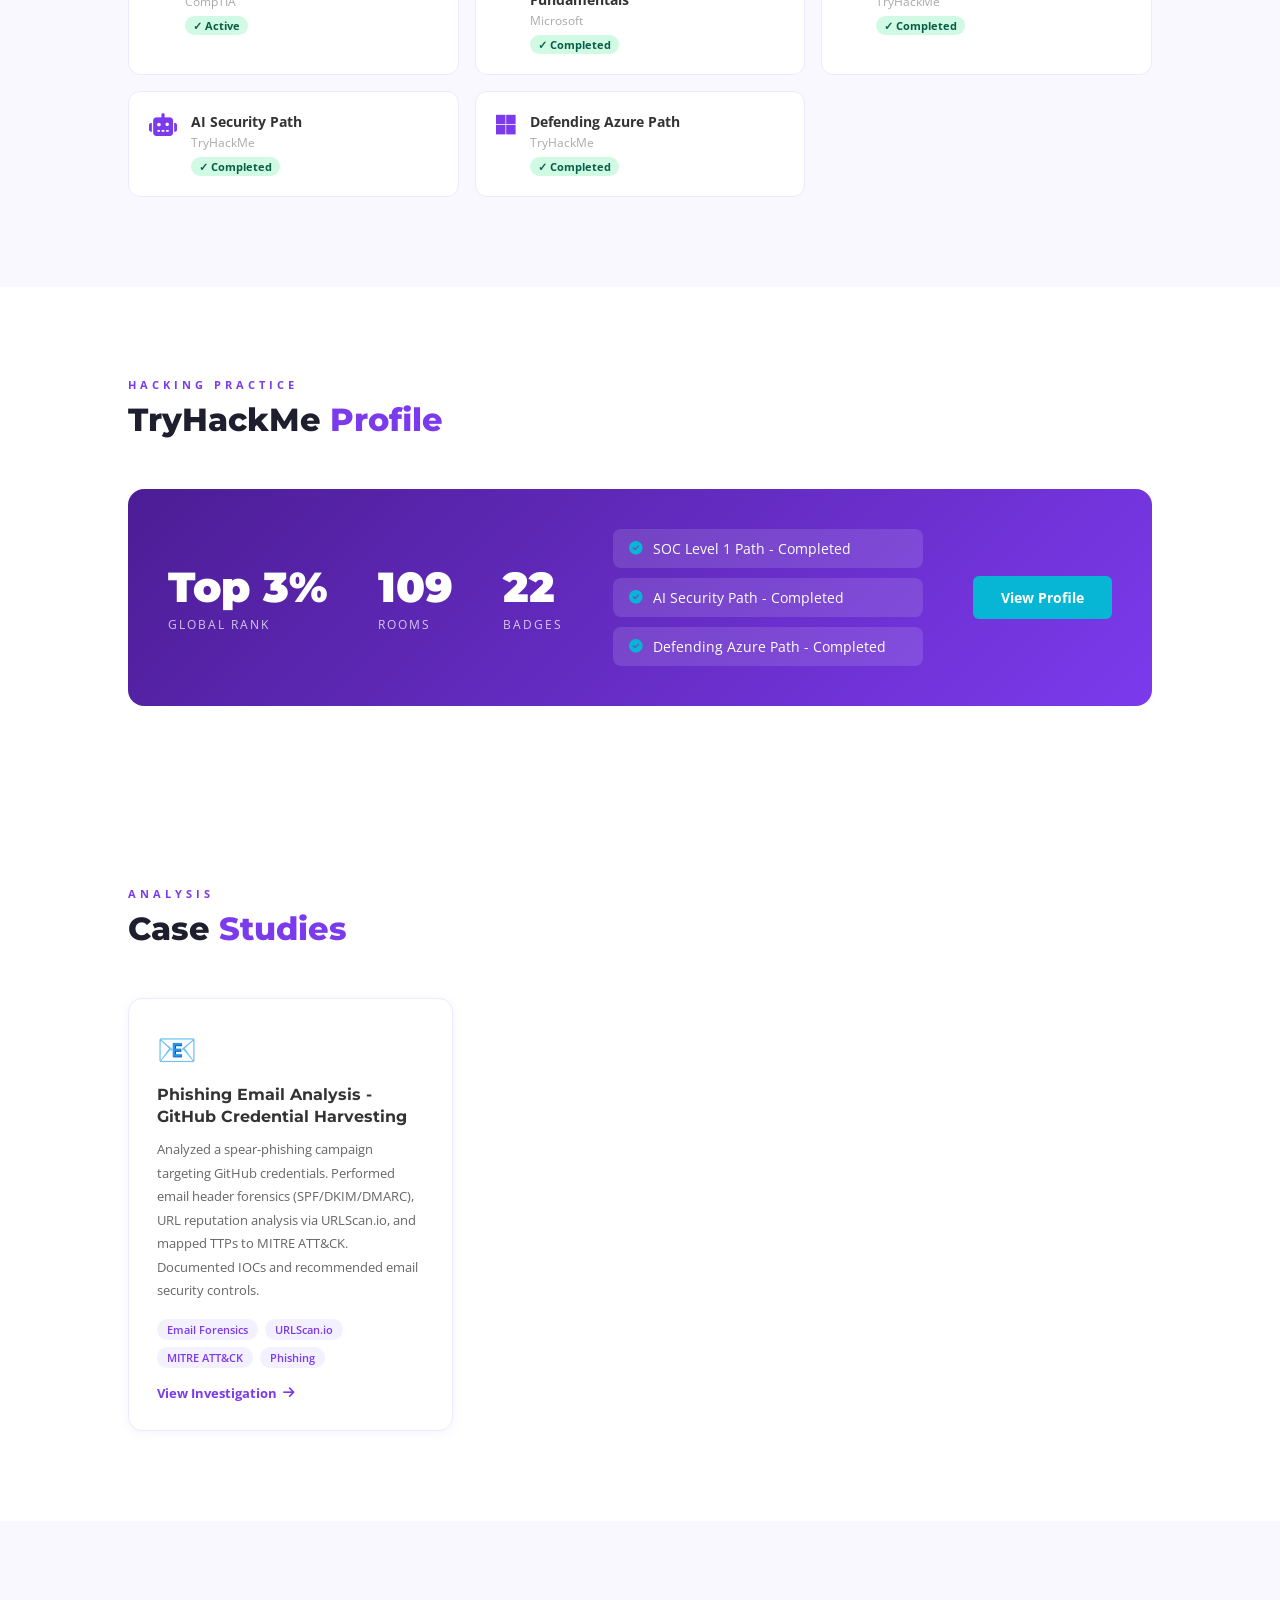
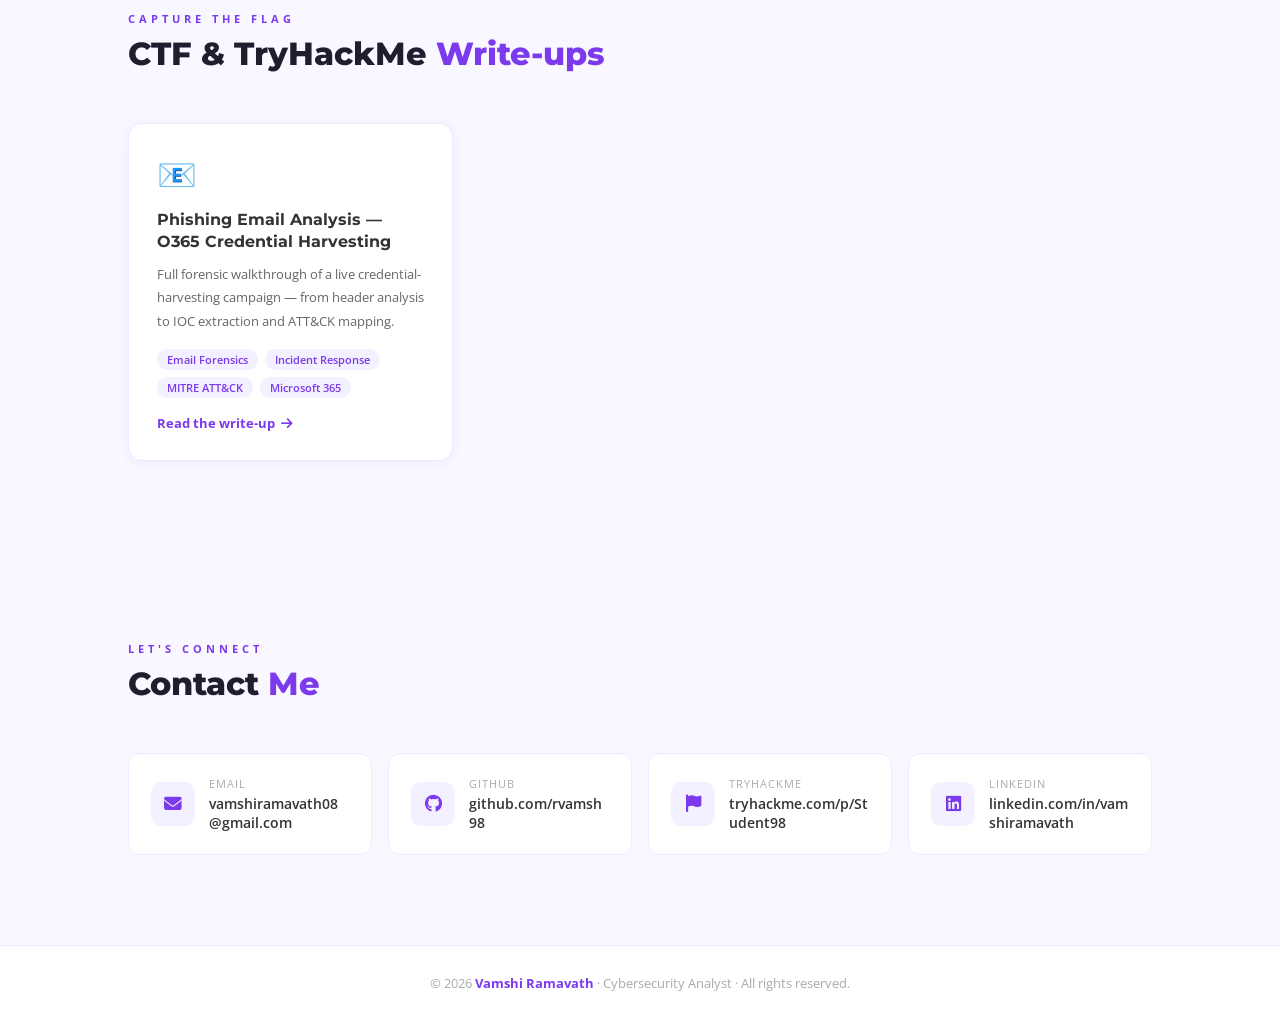
==== commit 37be9380: "Portfolio content refresh" ====
--- a/index.html
+++ b/index.html
@@ -362,7 +362,6 @@
     <div class="hero-roles">
       <span>SOC ANALYST</span>
       <span>CYBERSECURITY ANALYST</span>
-      <span>INFORMATION ANALYST</span>
     </div>
     <a href="Vamshi_Ramavath_Cybersecurity_Analyst_.pdf" class="hero-btn" download>Download Resume <i class="fas fa-download"></i></a>
   </div>
@@ -374,7 +373,7 @@
   <h2 class="section-title">About <span>Me</span></h2>
   <div class="profile-grid">
     <div class="profile-text">
-      <p>Cybersecurity Analyst who reduced false-positive alerts by 40% while maintaining 85% true-positive accuracy - monitoring 10,000+ daily events across Splunk and Microsoft Sentinel in a live security operations environment. Expedited incident response by triaging endpoint and network threat detection alerts under SLA, strengthened identity posture through Active Directory access and identity management, and traced real-world phishing campaigns to resolution using OSINT investigation. Applies MITRE ATT&CK, CIS Controls v8, and NIST-aligned practices across 1.5+ years of experience.</p>
+      <p>Cybersecurity Analyst who reduced false-positive alerts by 40% while maintaining 85% true-positive accuracy - monitoring 10,000+ daily events across Splunk and Microsoft Sentinel in a live security operations environment. Expedited incident response by triaging endpoint and network threat detection alerts under SLA, strengthened identity posture through Active Directory access and identity management, and traced real-world phishing campaigns to resolution using OSINT investigation. Applies MITRE ATT&CK, CIS Controls v8, and NIST-aligned practices across 2+ years of experience.</p>
       <p>Graduated with my MS in Cybersecurity & Networks at the University of New Haven, authorized to work in the U.S. Open to on-site and hybrid SOC/security analyst roles.</p>
     </div>
     <div class="profile-info">
@@ -392,7 +391,7 @@
       </div>
       <div class="info-row">
         <i class="fas fa-flag"></i>
-        <div><div class="lbl">TryHackMe</div><div class="val"><a href="https://tryhackme.com/p/Student98" target="_blank">Top 8% · 54 Rooms · 13 Badges</a></div></div>
+        <div><div class="lbl">TryHackMe</div><div class="val"><a href="https://tryhackme.com/p/Student98" target="_blank">Top 3% · 109 Rooms · 22 Badges</a></div></div>
       </div>
 
     </div>
@@ -641,7 +640,6 @@
   <h2 class="section-title">My <span>Certifications</span></h2>
   <div class="certs-grid">
     <div class="cert-card"><i class="fas fa-shield-halved"></i><div><div class="cert-name">CompTIA Security+</div><div class="cert-issuer">CompTIA</div><span class="cert-status s-active">✓ Active</span></div></div>
-    <div class="cert-card"><i class="fab fa-google"></i><div><div class="cert-name">Google Cybersecurity Professional Certificate</div><div class="cert-issuer">Google / Coursera</div><span class="cert-status s-active">✓ Completed</span></div></div>
     <div class="cert-card"><i class="fab fa-microsoft"></i><div><div class="cert-name">SC-900: Microsoft Security Fundamentals</div><div class="cert-issuer">Microsoft</div><span class="cert-status s-active">✓ Completed</span></div></div>
     <div class="cert-card"><i class="fas fa-flag"></i><div><div class="cert-name">SOC Level 1 Path</div><div class="cert-issuer">TryHackMe</div><span class="cert-status s-active">✓ Completed</span></div></div>
     <div class="cert-card"><i class="fas fa-robot"></i><div><div class="cert-name">AI Security Path</div><div class="cert-issuer">TryHackMe</div><span class="cert-status s-active">✓ Completed</span></div></div>
@@ -654,9 +652,9 @@
   <p class="section-label">Hacking Practice</p>
   <h2 class="section-title">TryHackMe <span>Profile</span></h2>
   <div class="thm-wrapper">
-    <div class="thm-stat"><span class="num">Top 8%</span><span class="lbl">Global Rank</span></div>
-    <div class="thm-stat"><span class="num">54</span><span class="lbl">Rooms</span></div>
-    <div class="thm-stat"><span class="num">13</span><span class="lbl">Badges</span></div>
+    <div class="thm-stat"><span class="num">Top 3%</span><span class="lbl">Global Rank</span></div>
+    <div class="thm-stat"><span class="num">109</span><span class="lbl">Rooms</span></div>
+    <div class="thm-stat"><span class="num">22</span><span class="lbl">Badges</span></div>
     <div class="thm-paths">
       <div class="thm-path"><i class="fas fa-check-circle"></i> SOC Level 1 Path - Completed</div>
       <div class="thm-path"><i class="fas fa-check-circle"></i> AI Security Path - Completed</div>
@@ -688,14 +686,14 @@
   <p class="section-label">Capture The Flag</p>
   <h2 class="section-title">CTF & TryHackMe <span>Write-ups</span></h2>
   <div class="projects-grid">
-    <div class="proj-card" style="opacity:0.6;">
-      <div class="proj-icon">🏴</div>
-      <div class="proj-title">Write-up Placeholder</div>
-      <div class="proj-desc">Write-ups will be added here as I complete CTF challenges and TryHackMe rooms. Each write-up will cover methodology, tools used, flags captured, and key takeaways.</div>
+    <div class="proj-card">
+      <div class="proj-icon">📧</div>
+      <div class="proj-title">Phishing Email Analysis — O365 Credential Harvesting</div>
+      <div class="proj-desc">Full forensic walkthrough of a live credential-harvesting campaign — from header analysis to IOC extraction and ATT&CK mapping.</div>
       <div class="proj-tags">
-        <span class="proj-tag">Coming Soon</span>
-      </div>
-      <a href="#" class="proj-link" style="opacity:0.5;pointer-events:none;">Placeholder <i class="fas fa-arrow-right"></i></a>
+        <span class="proj-tag">Email Forensics</span><span class="proj-tag">Incident Response</span><span class="proj-tag">MITRE ATT&CK</span><span class="proj-tag">Microsoft 365</span>
+      </div>
+      <a href="phishing-writeup.html" class="proj-link">Read the write-up <i class="fas fa-arrow-right"></i></a>
     </div>
   </div>
 </section>
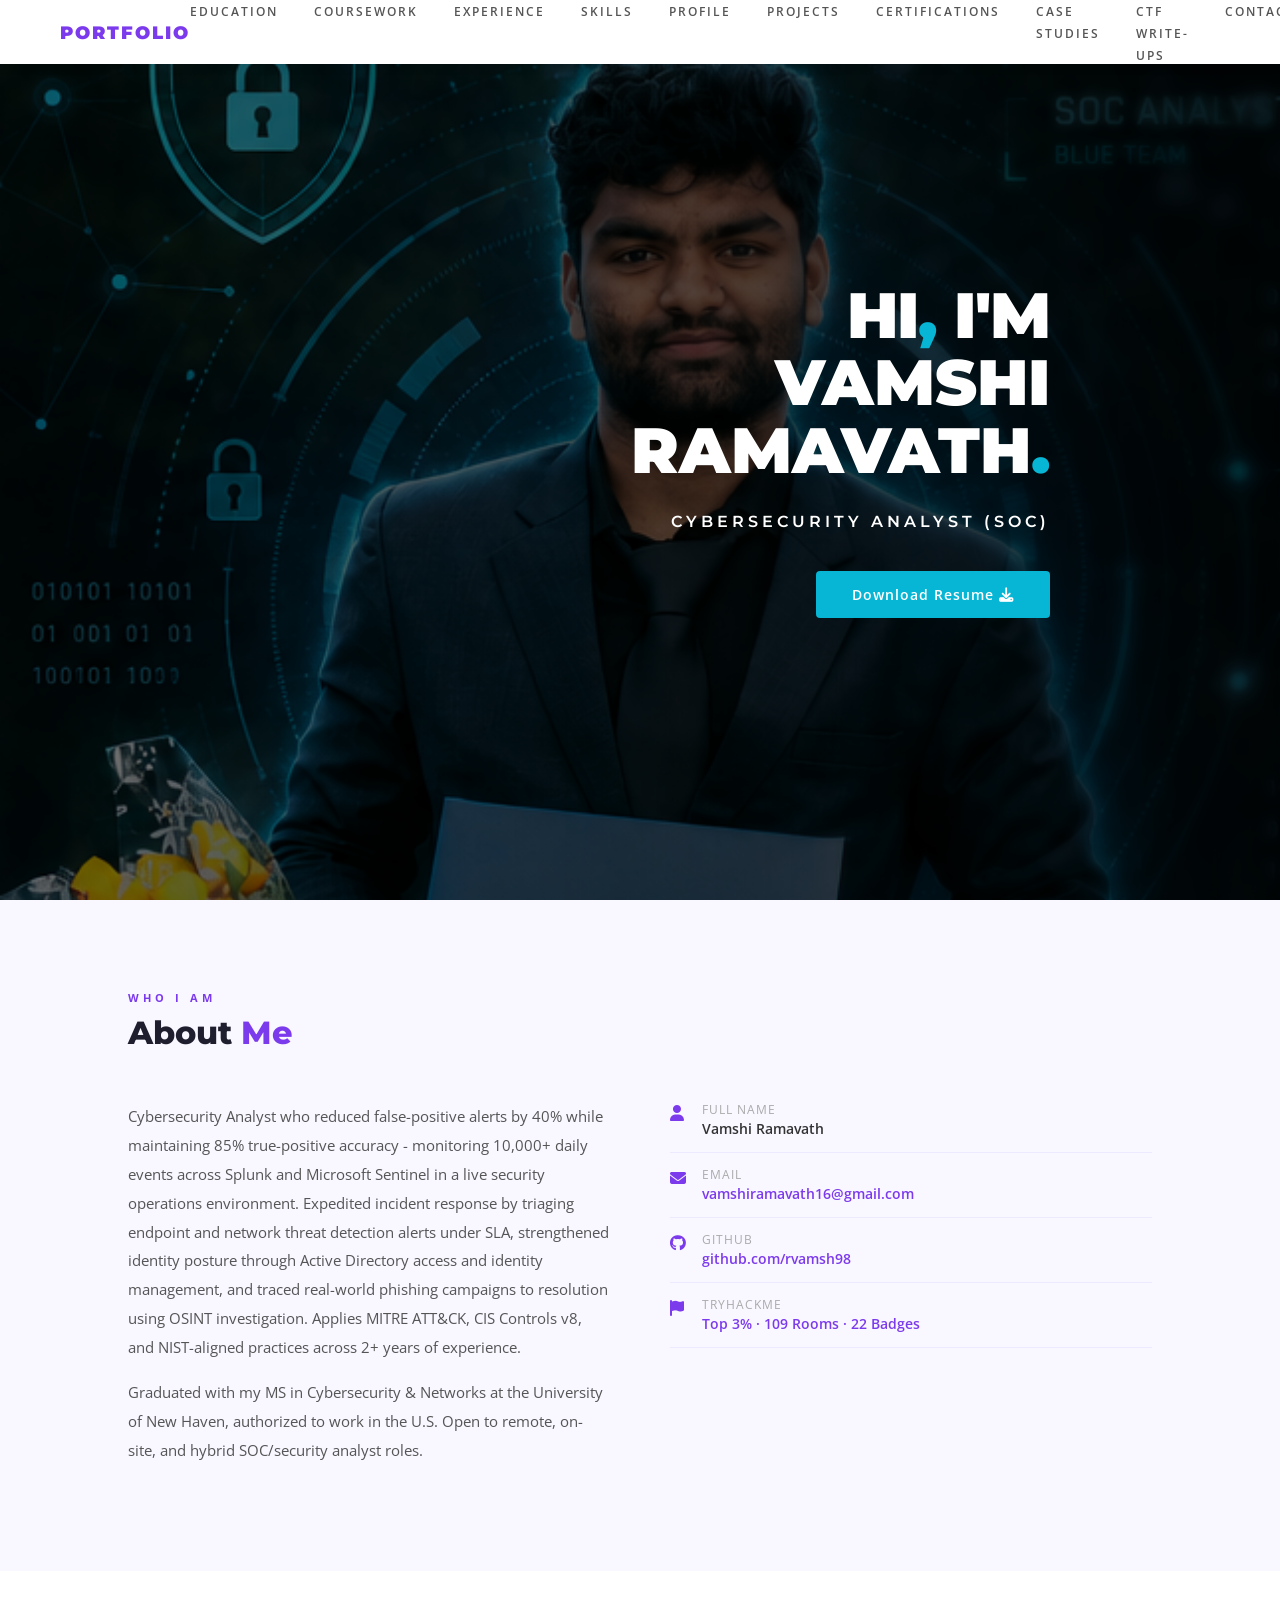
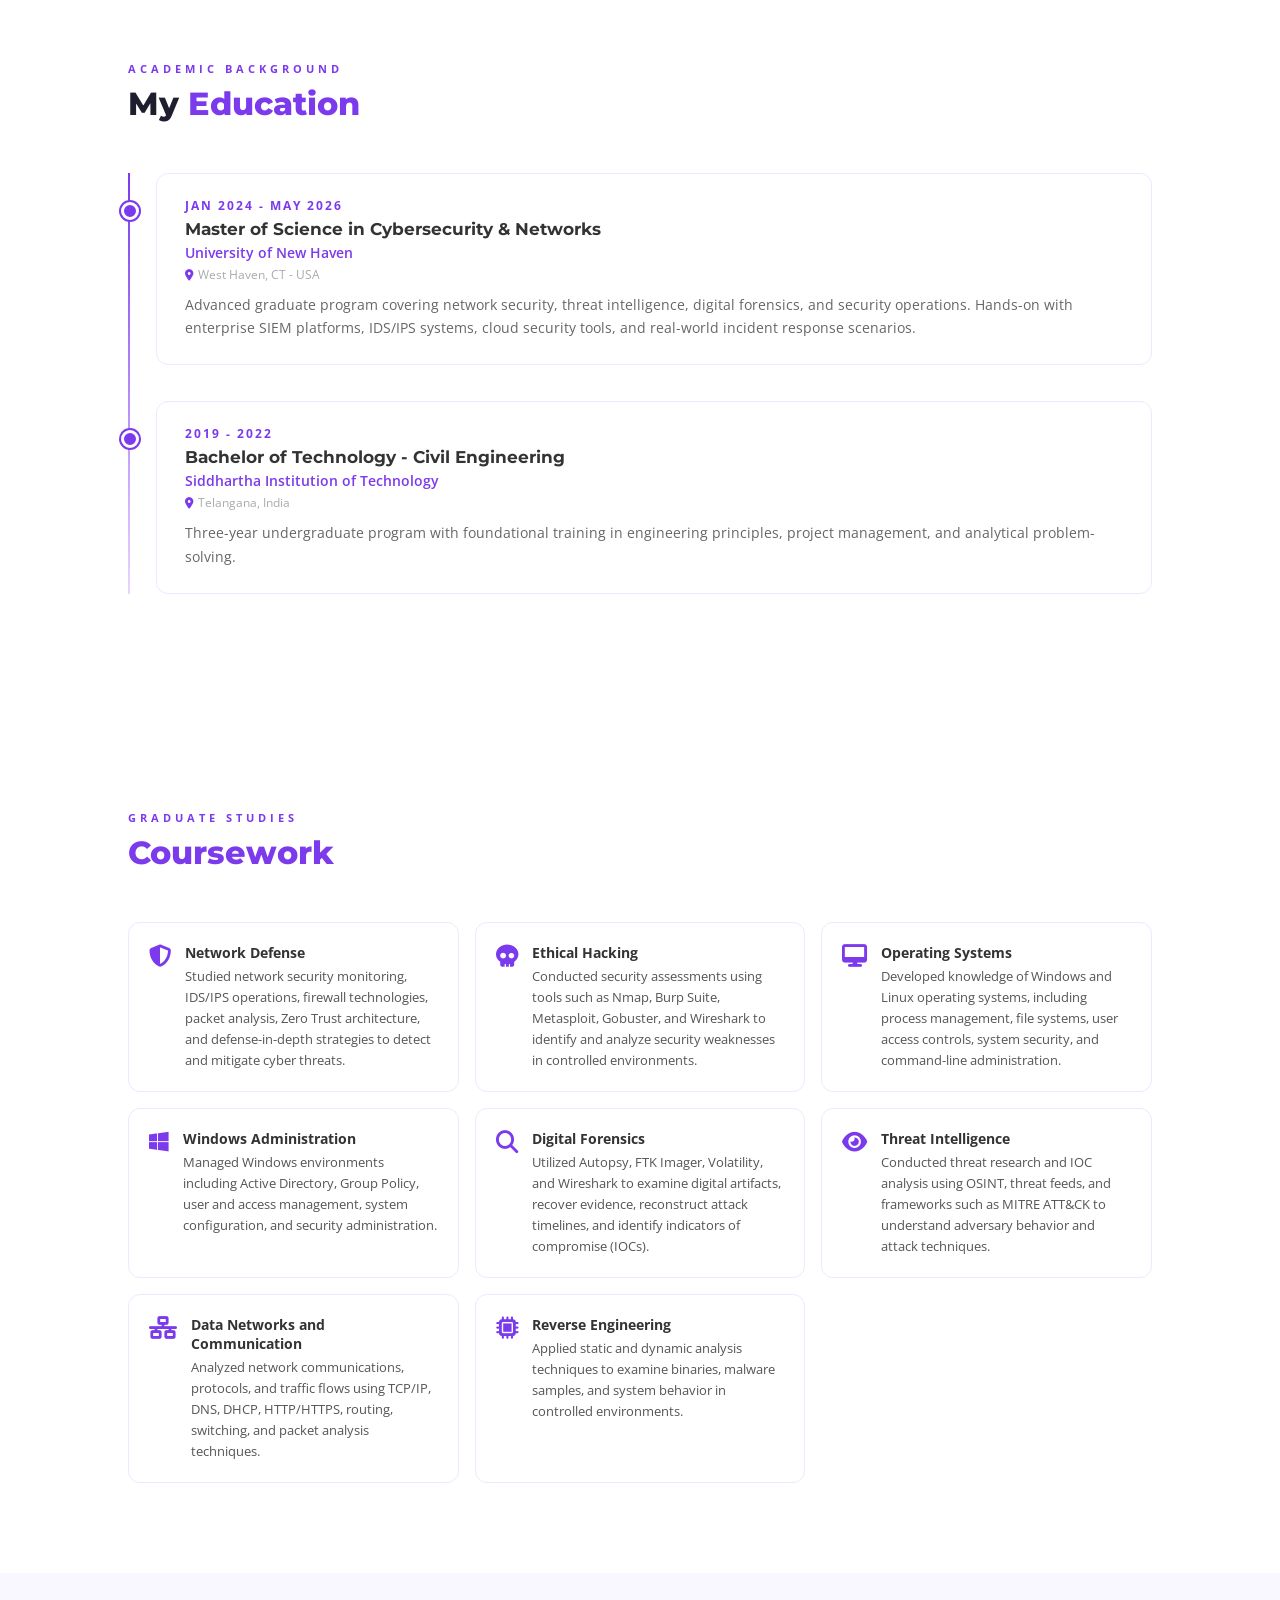
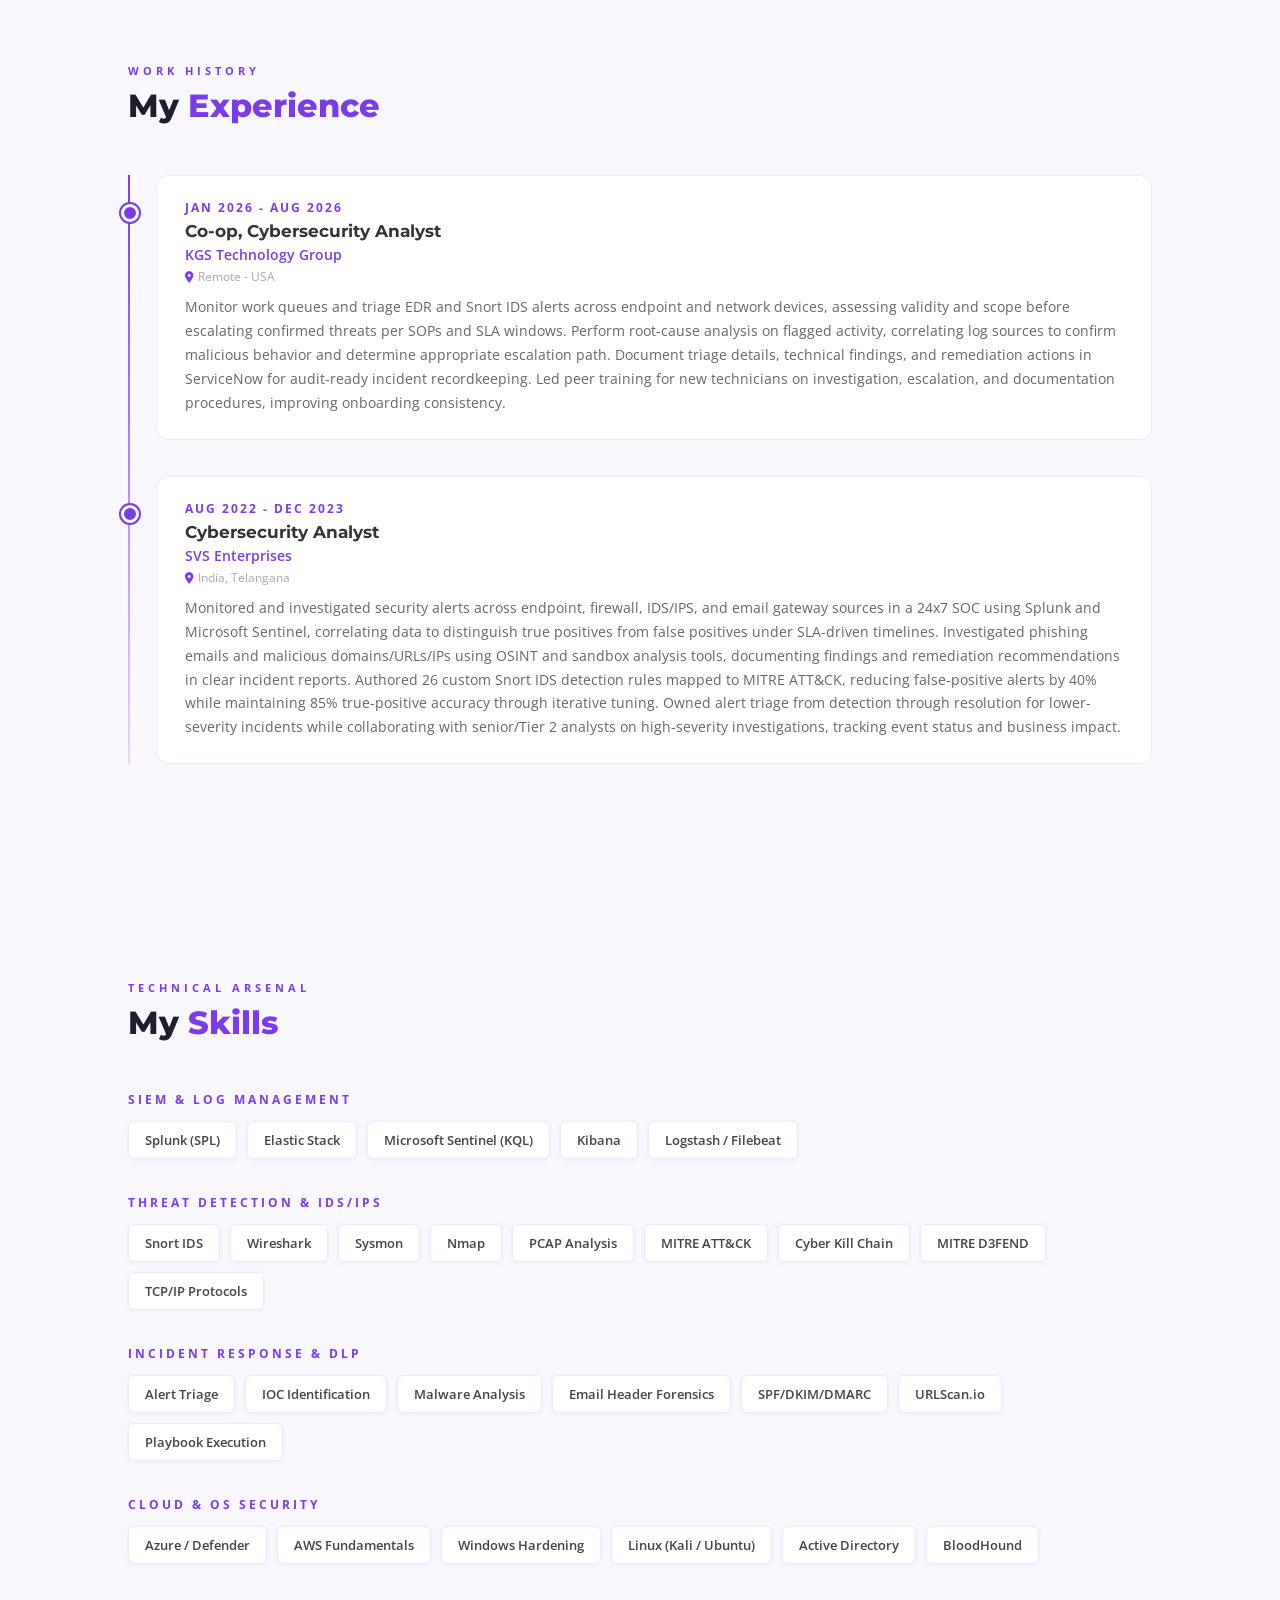
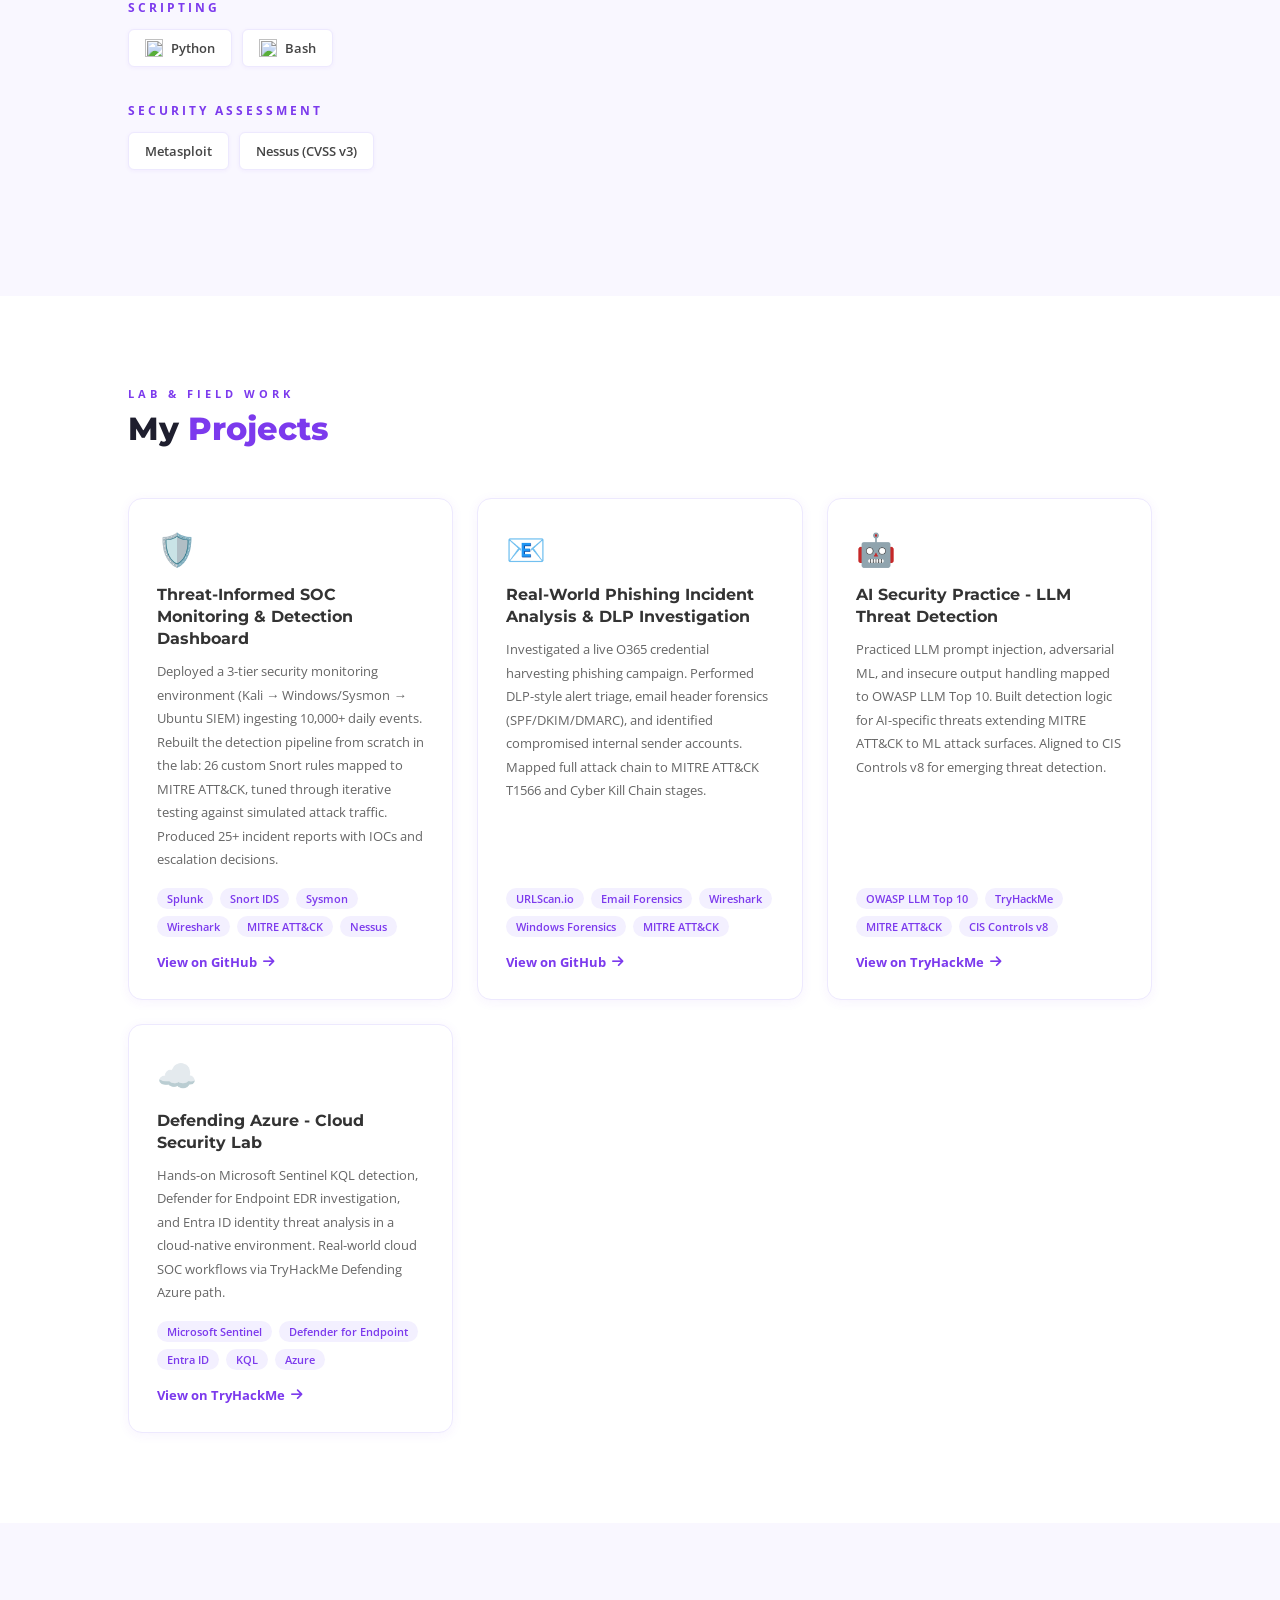
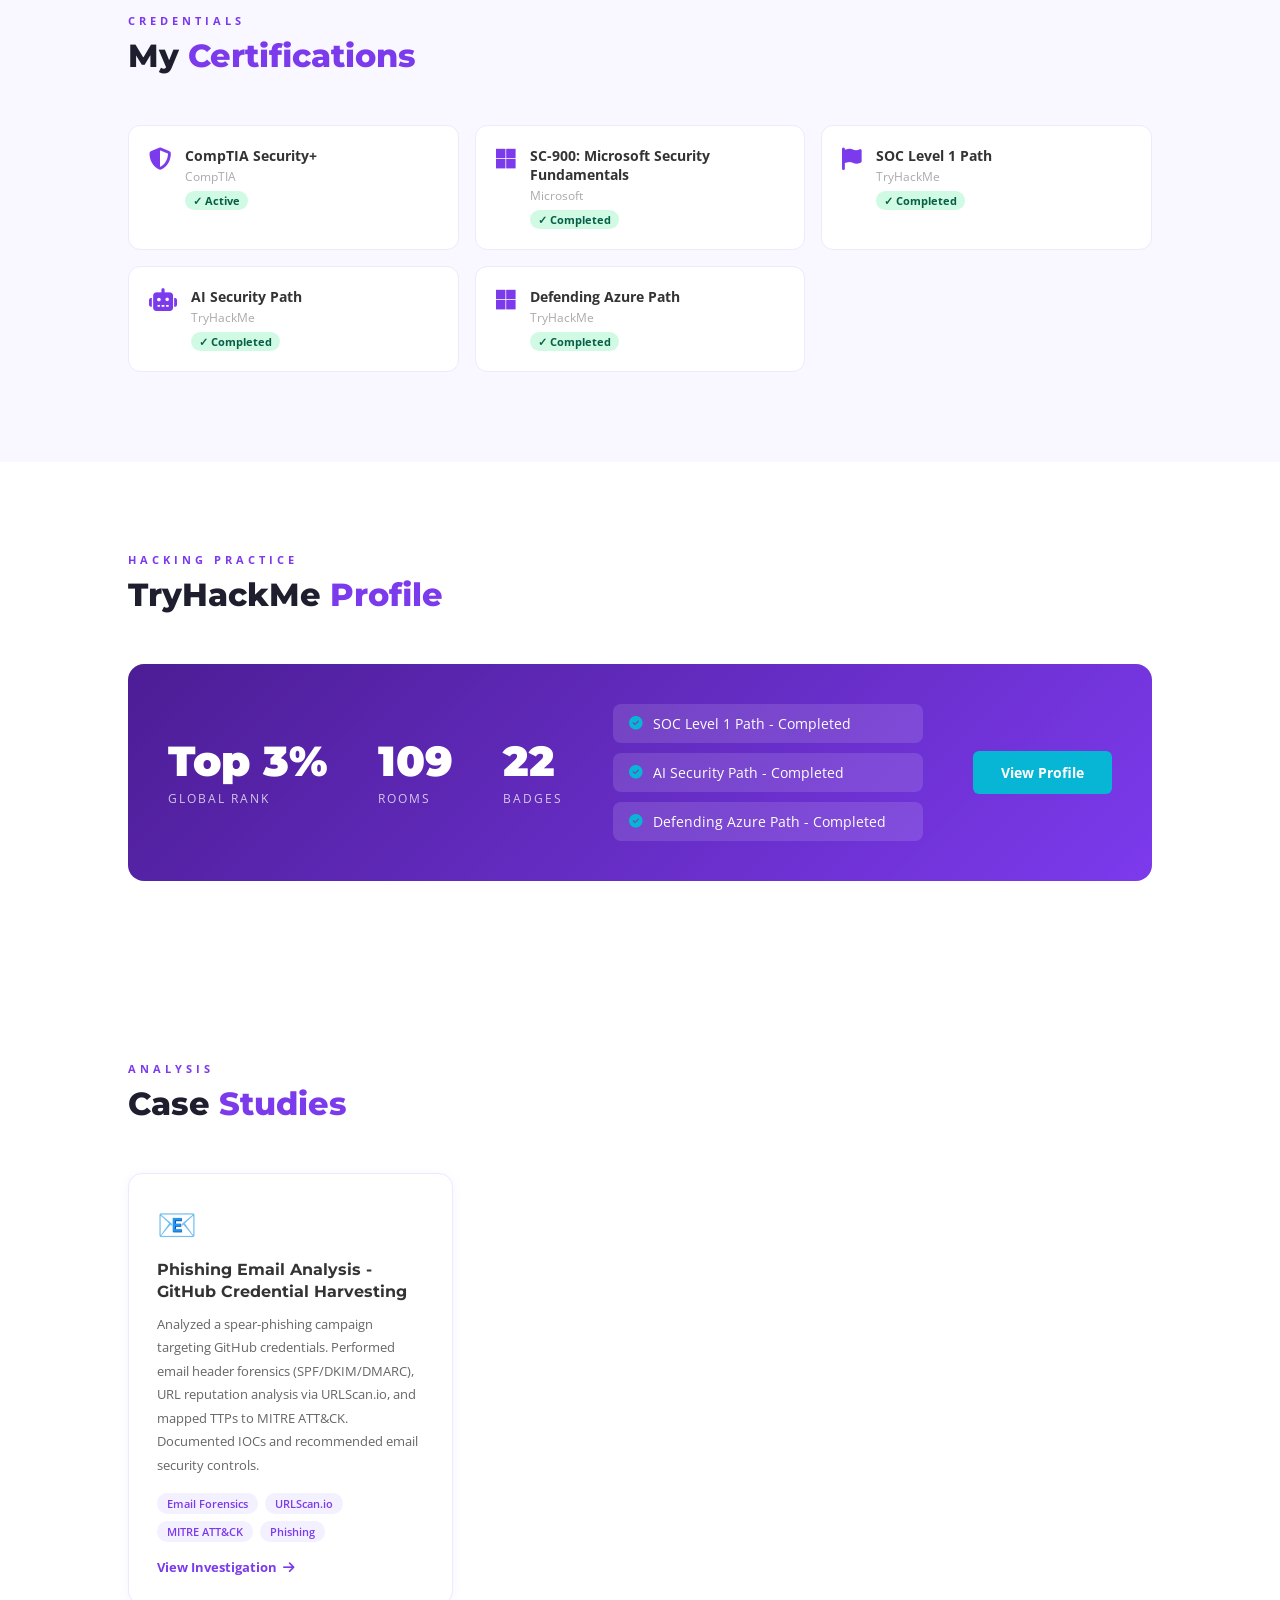
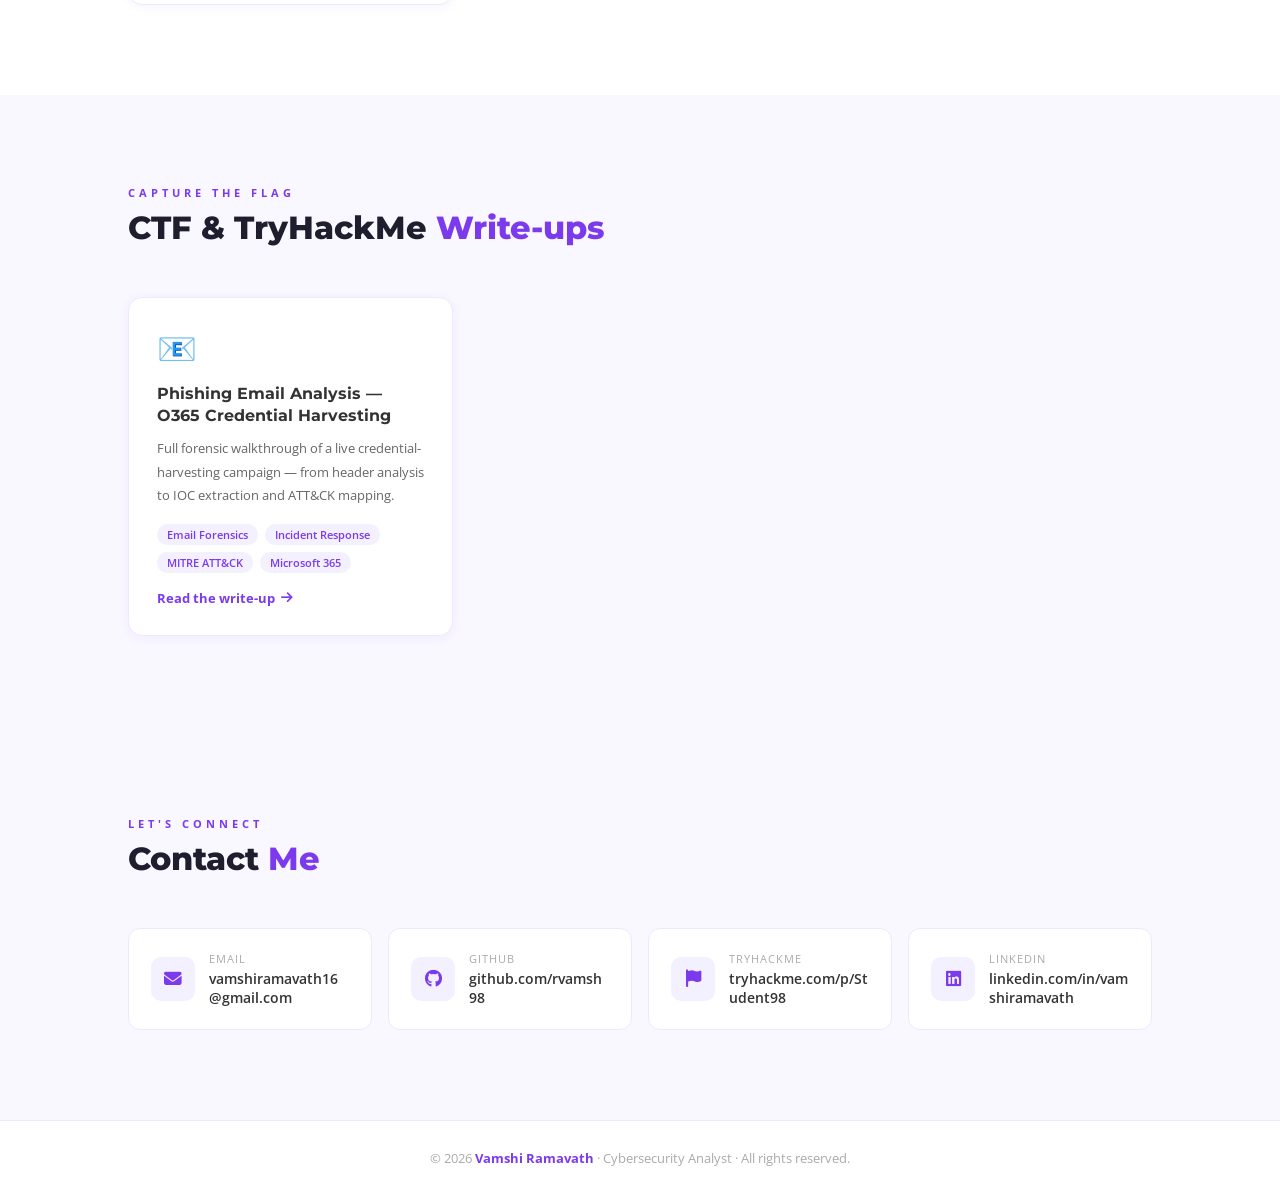
==== commit 0c013df2: "Portfolio fixes: hero headline, contact email, KGS dates, skills regroup, project copy" ====
--- a/index.html
+++ b/index.html
@@ -356,14 +356,13 @@
   </div>
 
   <div class="hero-content">
-    <div class="hero-hi">HI <span>,</span> I AM</div>
+    <div class="hero-hi">HI<span>,</span> I'M</div>
     <div class="hero-name">VAMSHI</div>
     <div class="hero-name">RAMAVATH<span class="hero-dot">.</span></div>
     <div class="hero-roles">
-      <span>SOC ANALYST</span>
-      <span>CYBERSECURITY ANALYST</span>
-    </div>
-    <a href="Vamshi_Ramavath_Cybersecurity_Analyst_.pdf" class="hero-btn" download>Download Resume <i class="fas fa-download"></i></a>
+      <span class="active-role">CYBERSECURITY ANALYST (SOC)</span>
+    </div>
+    <a href="Vamshi_Ramavath_Cybersecurity_Analyst.pdf" class="hero-btn" download>Download Resume <i class="fas fa-download"></i></a>
   </div>
 </section>
 
@@ -374,7 +373,7 @@
   <div class="profile-grid">
     <div class="profile-text">
       <p>Cybersecurity Analyst who reduced false-positive alerts by 40% while maintaining 85% true-positive accuracy - monitoring 10,000+ daily events across Splunk and Microsoft Sentinel in a live security operations environment. Expedited incident response by triaging endpoint and network threat detection alerts under SLA, strengthened identity posture through Active Directory access and identity management, and traced real-world phishing campaigns to resolution using OSINT investigation. Applies MITRE ATT&CK, CIS Controls v8, and NIST-aligned practices across 2+ years of experience.</p>
-      <p>Graduated with my MS in Cybersecurity & Networks at the University of New Haven, authorized to work in the U.S. Open to on-site and hybrid SOC/security analyst roles.</p>
+      <p>Graduated with my MS in Cybersecurity & Networks at the University of New Haven, authorized to work in the U.S. Open to remote, on-site, and hybrid SOC/security analyst roles.</p>
     </div>
     <div class="profile-info">
       <div class="info-row">
@@ -383,7 +382,7 @@
       </div>
       <div class="info-row">
         <i class="fas fa-envelope"></i>
-        <div><div class="lbl">Email</div><div class="val"><a href="mailto:vamshiramavath08@gmail.com">vamshiramavath08@gmail.com</a></div></div>
+        <div><div class="lbl">Email</div><div class="val"><a href="mailto:vamshiramavath16@gmail.com">vamshiramavath16@gmail.com</a></div></div>
       </div>
       <div class="info-row">
         <i class="fab fa-github"></i>
@@ -490,8 +489,8 @@
   <h2 class="section-title">My <span>Experience</span></h2>
   <div class="timeline">
     <div class="tl-item reveal reveal-d1">
-      <div class="tl-date">Jan 2026 - Present</div>
-      <div class="tl-title">IT Cybersecurity Analyst</div>
+      <div class="tl-date">Jan 2026 - Aug 2026</div>
+      <div class="tl-title">Co-op, Cybersecurity Analyst</div>
       <div class="tl-org">KGS Technology Group</div>
       <div class="tl-loc"><i class="fas fa-map-marker-alt" style="color:#7c3aed;margin-right:5px;font-size:0.7rem"></i>Remote - USA</div>
       <div class="tl-desc">Monitor work queues and triage EDR and Snort IDS alerts across endpoint and network devices, assessing validity and scope before escalating confirmed threats per SOPs and SLA windows.
@@ -545,6 +544,7 @@
       <div class="skill-pill">MITRE ATT&CK</div>
       <div class="skill-pill">Cyber Kill Chain</div>
       <div class="skill-pill">MITRE D3FEND</div>
+      <div class="skill-pill">TCP/IP Protocols</div>
     </div>
   </div>
 
@@ -574,13 +574,18 @@
   </div>
 
   <div class="skills-block">
-    <div class="skills-cat">Scripting & Tools</div>
+    <div class="skills-cat">Scripting</div>
     <div class="skills-row">
       <div class="skill-pill"><img src="https://cdn.jsdelivr.net/gh/devicons/devicon@latest/icons/python/python-original.svg" alt="">Python</div>
       <div class="skill-pill"><img src="https://cdn.jsdelivr.net/gh/devicons/devicon@latest/icons/bash/bash-original.svg" alt="">Bash</div>
+    </div>
+  </div>
+
+  <div class="skills-block">
+    <div class="skills-cat">Security Assessment</div>
+    <div class="skills-row">
       <div class="skill-pill">Metasploit</div>
       <div class="skill-pill">Nessus (CVSS v3)</div>
-      <div class="skill-pill">TCP/IP Protocols</div>
     </div>
   </div>
 </section>
@@ -594,7 +599,7 @@
     <div class="proj-card">
       <div class="proj-icon">🛡️</div>
       <div class="proj-title">Threat-Informed SOC Monitoring & Detection Dashboard</div>
-      <div class="proj-desc">Deployed a 3-tier security monitoring environment (Kali → Windows/Sysmon → Ubuntu SIEM) ingesting 10,000+ daily events. Engineered 26 custom Snort rules mapped to MITRE ATT&CK - achieving 85% true-positive accuracy and 40% false-positive reduction. Produced 25+ incident reports with IOCs and escalation decisions.</div>
+      <div class="proj-desc">Deployed a 3-tier security monitoring environment (Kali → Windows/Sysmon → Ubuntu SIEM) ingesting 10,000+ daily events. Rebuilt the detection pipeline from scratch in the lab: 26 custom Snort rules mapped to MITRE ATT&CK, tuned through iterative testing against simulated attack traffic. Produced 25+ incident reports with IOCs and escalation decisions.</div>
       <div class="proj-tags">
         <span class="proj-tag">Splunk</span><span class="proj-tag">Snort IDS</span><span class="proj-tag">Sysmon</span><span class="proj-tag">Wireshark</span><span class="proj-tag">MITRE ATT&CK</span><span class="proj-tag">Nessus</span>
       </div>
@@ -703,9 +708,9 @@
   <p class="section-label">Let's Connect</p>
   <h2 class="section-title">Contact <span>Me</span></h2>
   <div class="contact-grid">
-    <a href="mailto:vamshiramavath08@gmail.com" class="contact-card">
+    <a href="mailto:vamshiramavath16@gmail.com" class="contact-card">
       <div class="contact-icon"><i class="fas fa-envelope"></i></div>
-      <div><div class="contact-lbl">Email</div><div class="contact-val">vamshiramavath08@gmail.com</div></div>
+      <div><div class="contact-lbl">Email</div><div class="contact-val">vamshiramavath16@gmail.com</div></div>
     </a>
     <a href="https://github.com/rvamsh98/" target="_blank" class="contact-card">
       <div class="contact-icon"><i class="fab fa-github"></i></div>
